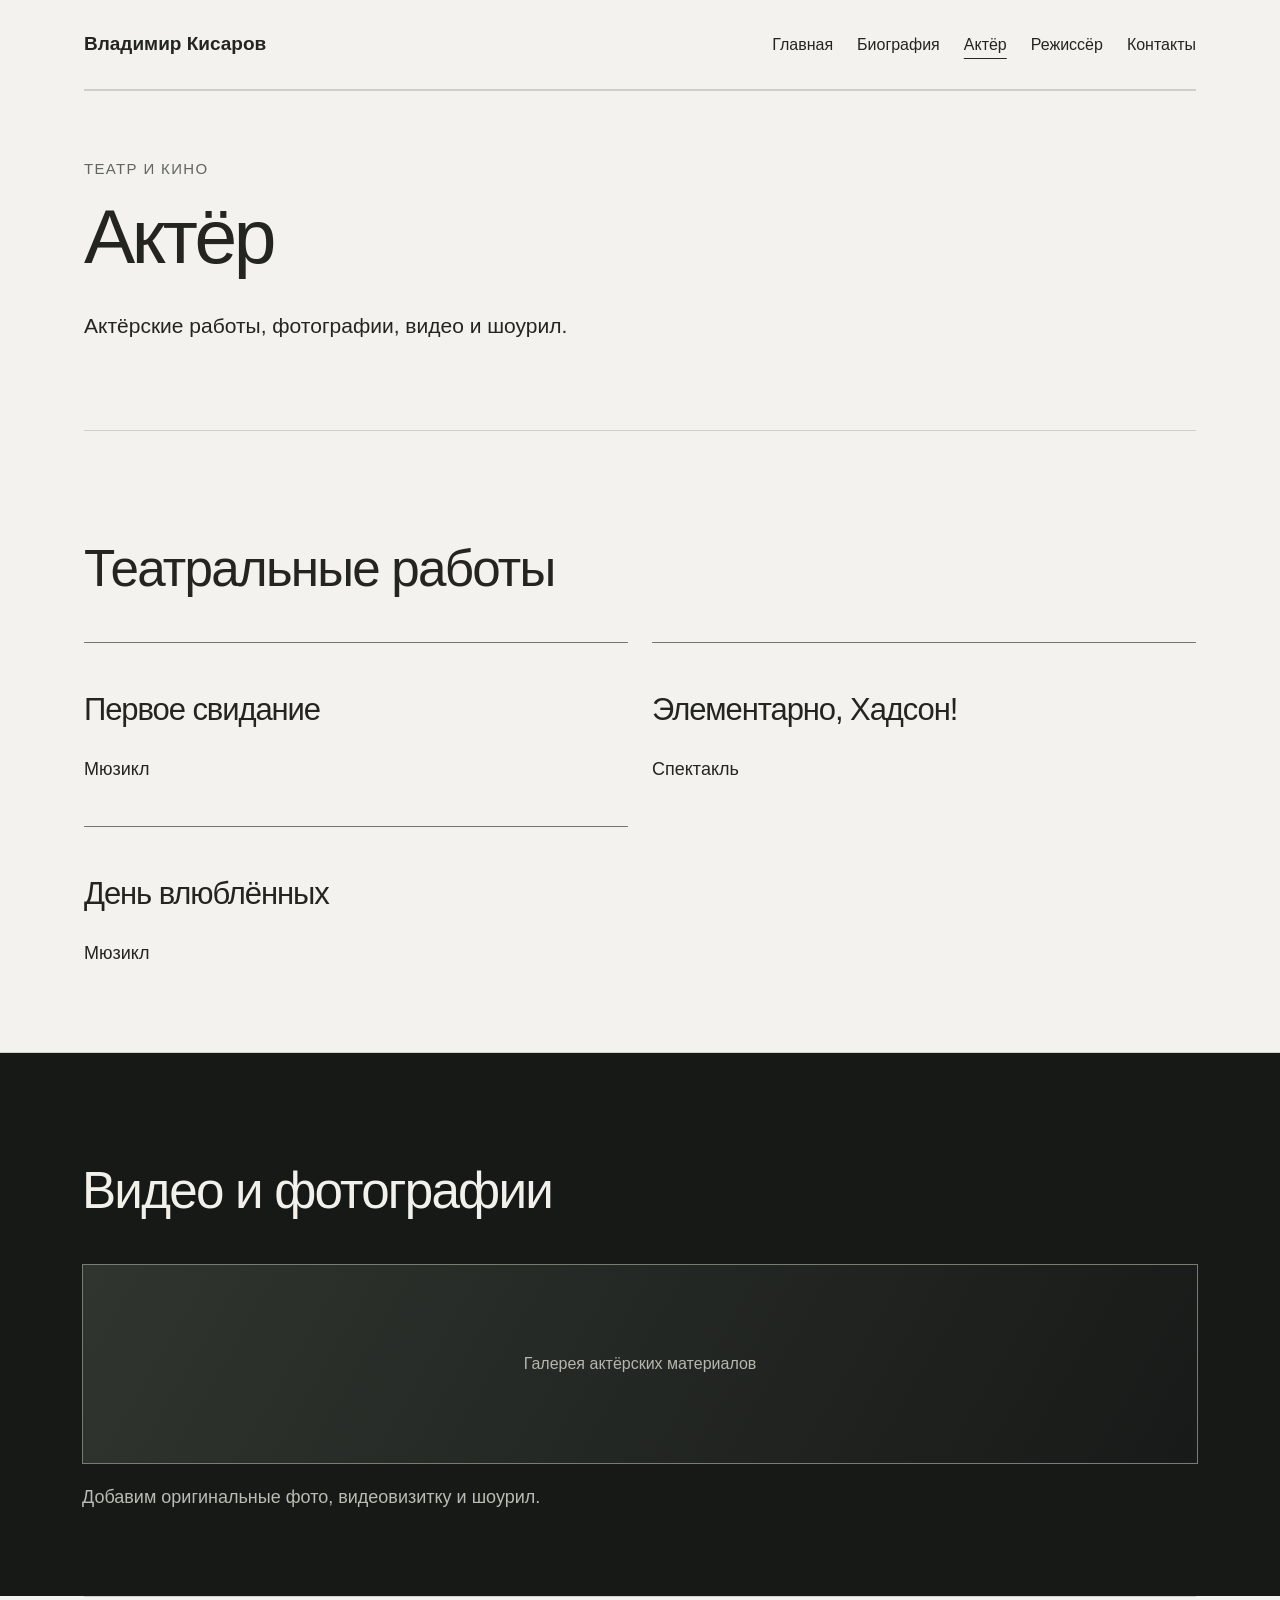
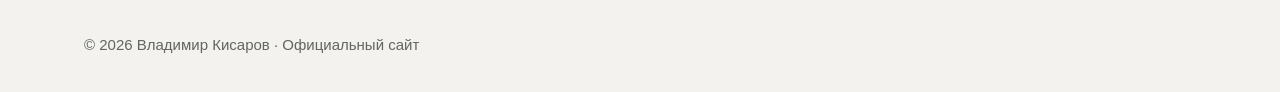
==== actor.html @ 6f6526f9 "Add actor.html portfolio page" ====
<!doctype html><html lang="ru"><head><meta charset="UTF-8"><meta name="viewport" content="width=device-width, initial-scale=1"><meta name="description" content="Владимир Кисаров — актёр, режиссёр, сценарист. Актёр."><title>Актёр | Владимир Кисаров</title><style>:root{--paper:#f3f2ee;--ink:#242521;--muted:#62665f;--dark:#171916}*{box-sizing:border-box}html{scroll-behavior:smooth}body{margin:0;background:var(--paper);color:var(--ink);font:18px/1.7 Arial,sans-serif}a{color:inherit;text-decoration:none}a:hover{text-decoration:underline}.wrap{max-width:1240px;margin:auto;padding:0 5%}header{display:flex;justify-content:space-between;align-items:center;gap:24px;min-height:90px;border-bottom:1px solid #cbcfc7}.logo{font-size:19px;font-weight:700}.nav{display:flex;gap:24px;flex-wrap:wrap}.nav a{font-size:16px}.nav a[aria-current=page]{text-decoration:underline;text-underline-offset:8px}h1{font-size:clamp(52px,6vw,85px);font-weight:400;letter-spacing:-.045em;line-height:1.1;margin:12px 0 30px}h2{font-size:clamp(34px,4vw,52px);font-weight:400;letter-spacing:-.035em;line-height:1.2}.eyebrow{font-size:15px;text-transform:uppercase;letter-spacing:.09em;color:var(--muted)}.hero{display:grid;grid-template-columns:1fr 1fr;gap:6%;align-items:center;padding:60px 0 75px}.portrait{min-height:520px;background:#42463d url('https://90f1661d-2ff4-4f29-b07c-0e47453ca691.selstorage.ru/site778767/6f8d5abe-eb7f-4a89-b956-8c31d4e5184a/6f8d5abe-eb7f-4a89-b956-8c31d4e5184a-15685845.jpeg') center 25%/cover no-repeat;filter:grayscale(80%)}p{max-width:760px}section{padding:65px 0;border-top:1px solid #cfd1c9}.intro{font-size:21px;max-width:720px}.cards{display:grid;grid-template-columns:repeat(2,1fr);gap:22px}.card{padding:35px;border:1px solid #c8cac2;min-height:190px}.card h2{margin:0 0 15px}.card p{color:var(--muted);margin:0}.film{background:var(--dark);color:#f1f0eb;padding:65px 5%;margin:0 calc(50% - 50vw)}.film-inner{max-width:1116px;margin:auto}.film p{color:#b8bcb3}.items{display:grid;grid-template-columns:repeat(2,1fr);gap:24px}.item{border-top:1px solid #74776e;padding-top:22px}.item h2{font-size:31px}.placeholder{height:200px;border:1px solid #777d70;background:linear-gradient(120deg,#30352f,#171a18);display:grid;place-items:center;color:#b5b6ae;font-size:16px}.action{display:inline-block;margin-top:25px;border-bottom:1px solid;padding-bottom:6px}.note{font-size:16px;color:var(--muted)}.socials{display:grid;gap:0;max-width:730px}.socials a{display:flex;justify-content:space-between;align-items:center;padding:19px 0;border-bottom:1px solid #bfc2b9;font-size:21px}footer{padding:35px 0;border-top:1px solid #cfd1c9;color:var(--muted);font-size:15px}a:focus-visible{outline:2px solid;outline-offset:4px}@media(max-width:800px){header{align-items:flex-start;flex-direction:column;padding:20px 0;gap:15px}.nav{gap:10px 18px}.nav a{font-size:15px}.hero{grid-template-columns:1fr;padding:38px 0}.portrait{min-height:350px;order:-1}.cards,.items{grid-template-columns:1fr}.card{min-height:0}.film{padding:50px 5%}section{padding:45px 0}}@media(prefers-reduced-motion:reduce){html{scroll-behavior:auto}}</style></head><body><div class="wrap"><header><a class="logo" href="index.html">Владимир Кисаров</a><nav class="nav" aria-label="Основное меню"><a href="index.html">Главная</a><a href="biography.html">Биография</a><a href="actor.html" aria-current="page">Актёр</a><a href="director.html">Режиссёр</a><a href="contacts.html">Контакты</a></nav></header><main><section><div class="eyebrow">Театр и кино</div><h1>Актёр</h1><p class="intro">Актёрские работы, фотографии, видео и шоурил.</p></section><section><h2>Театральные работы</h2><div class="items"><article class="item"><h2>Первое свидание</h2><p>Мюзикл</p></article><article class="item"><h2>Элементарно, Хадсон!</h2><p>Спектакль</p></article><article class="item"><h2>День влюблённых</h2><p>Мюзикл</p></article></div></section><section class="film"><div class="film-inner"><h2>Видео и фотографии</h2><div class="placeholder">Галерея актёрских материалов</div><p>Добавим оригинальные фото, видеовизитку и шоурил.</p></div></section></main><footer>© 2026 Владимир Кисаров · Официальный сайт</footer></div></body></html>
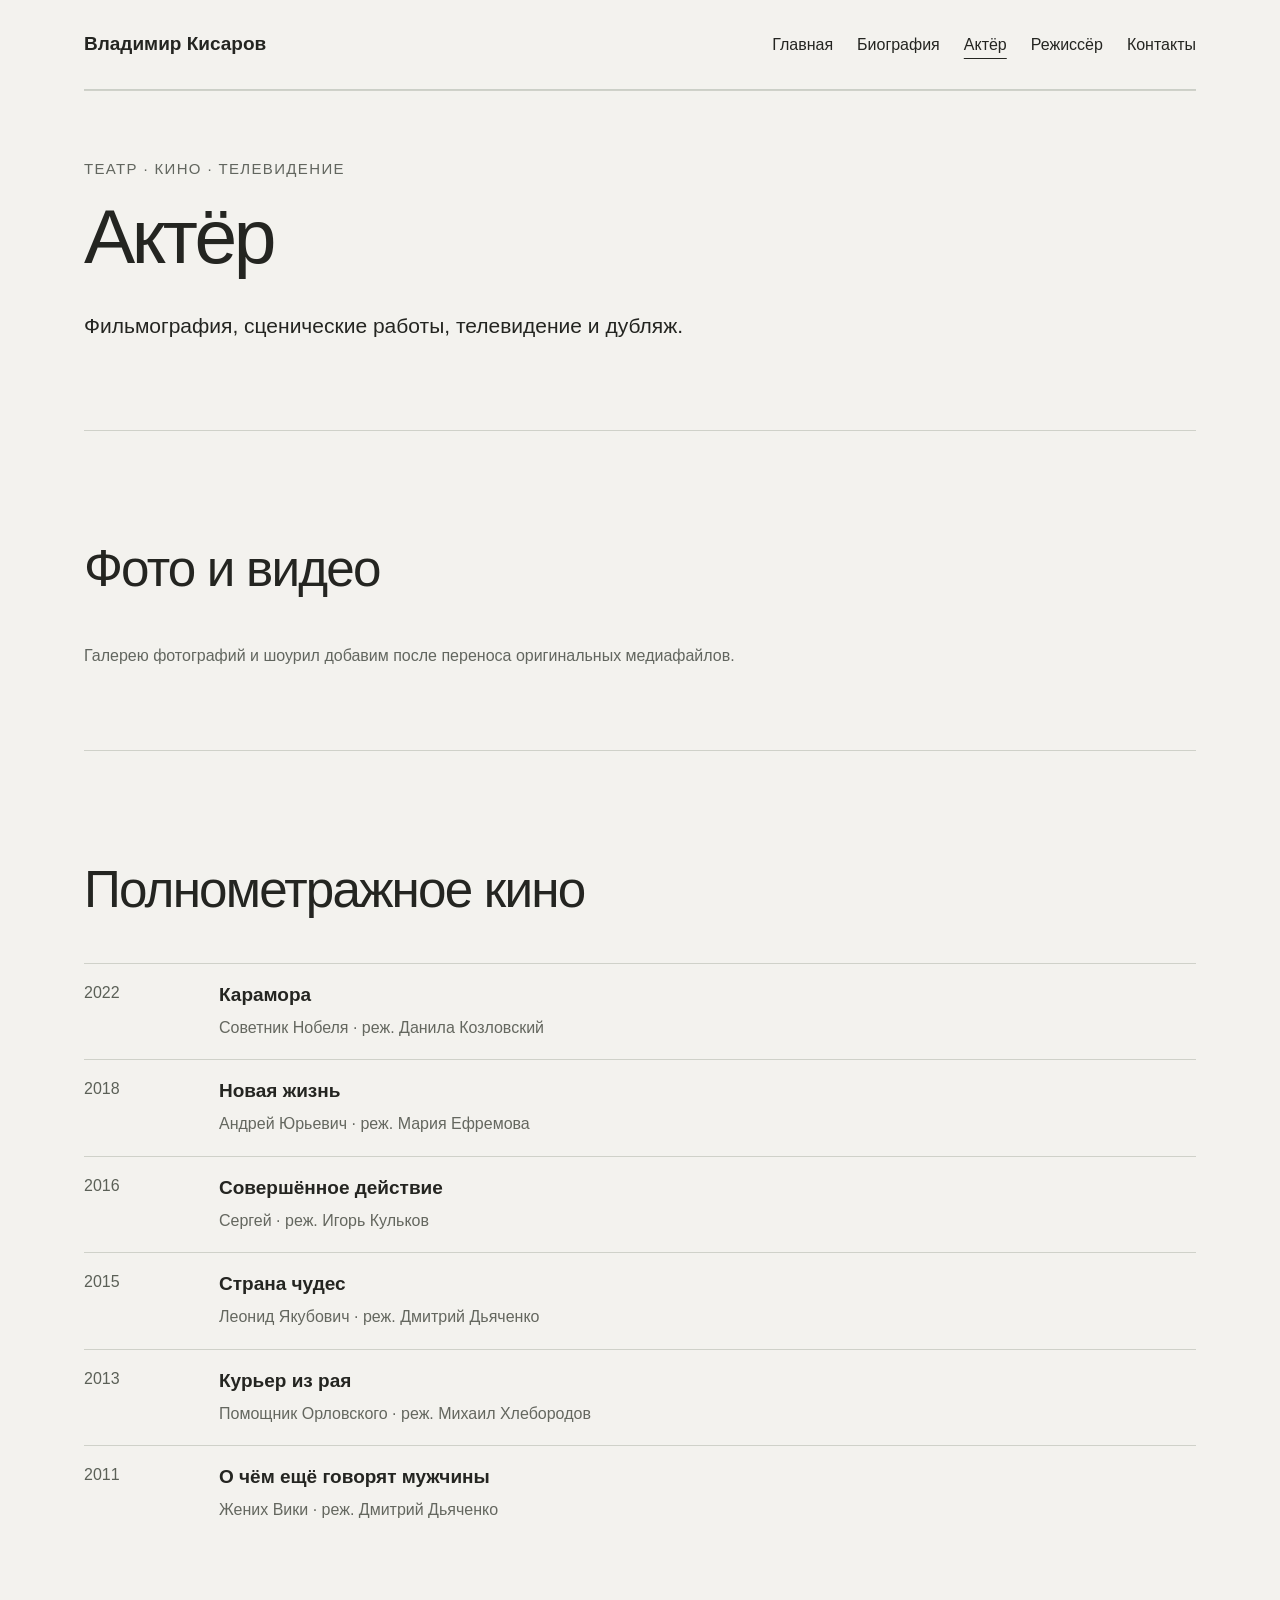
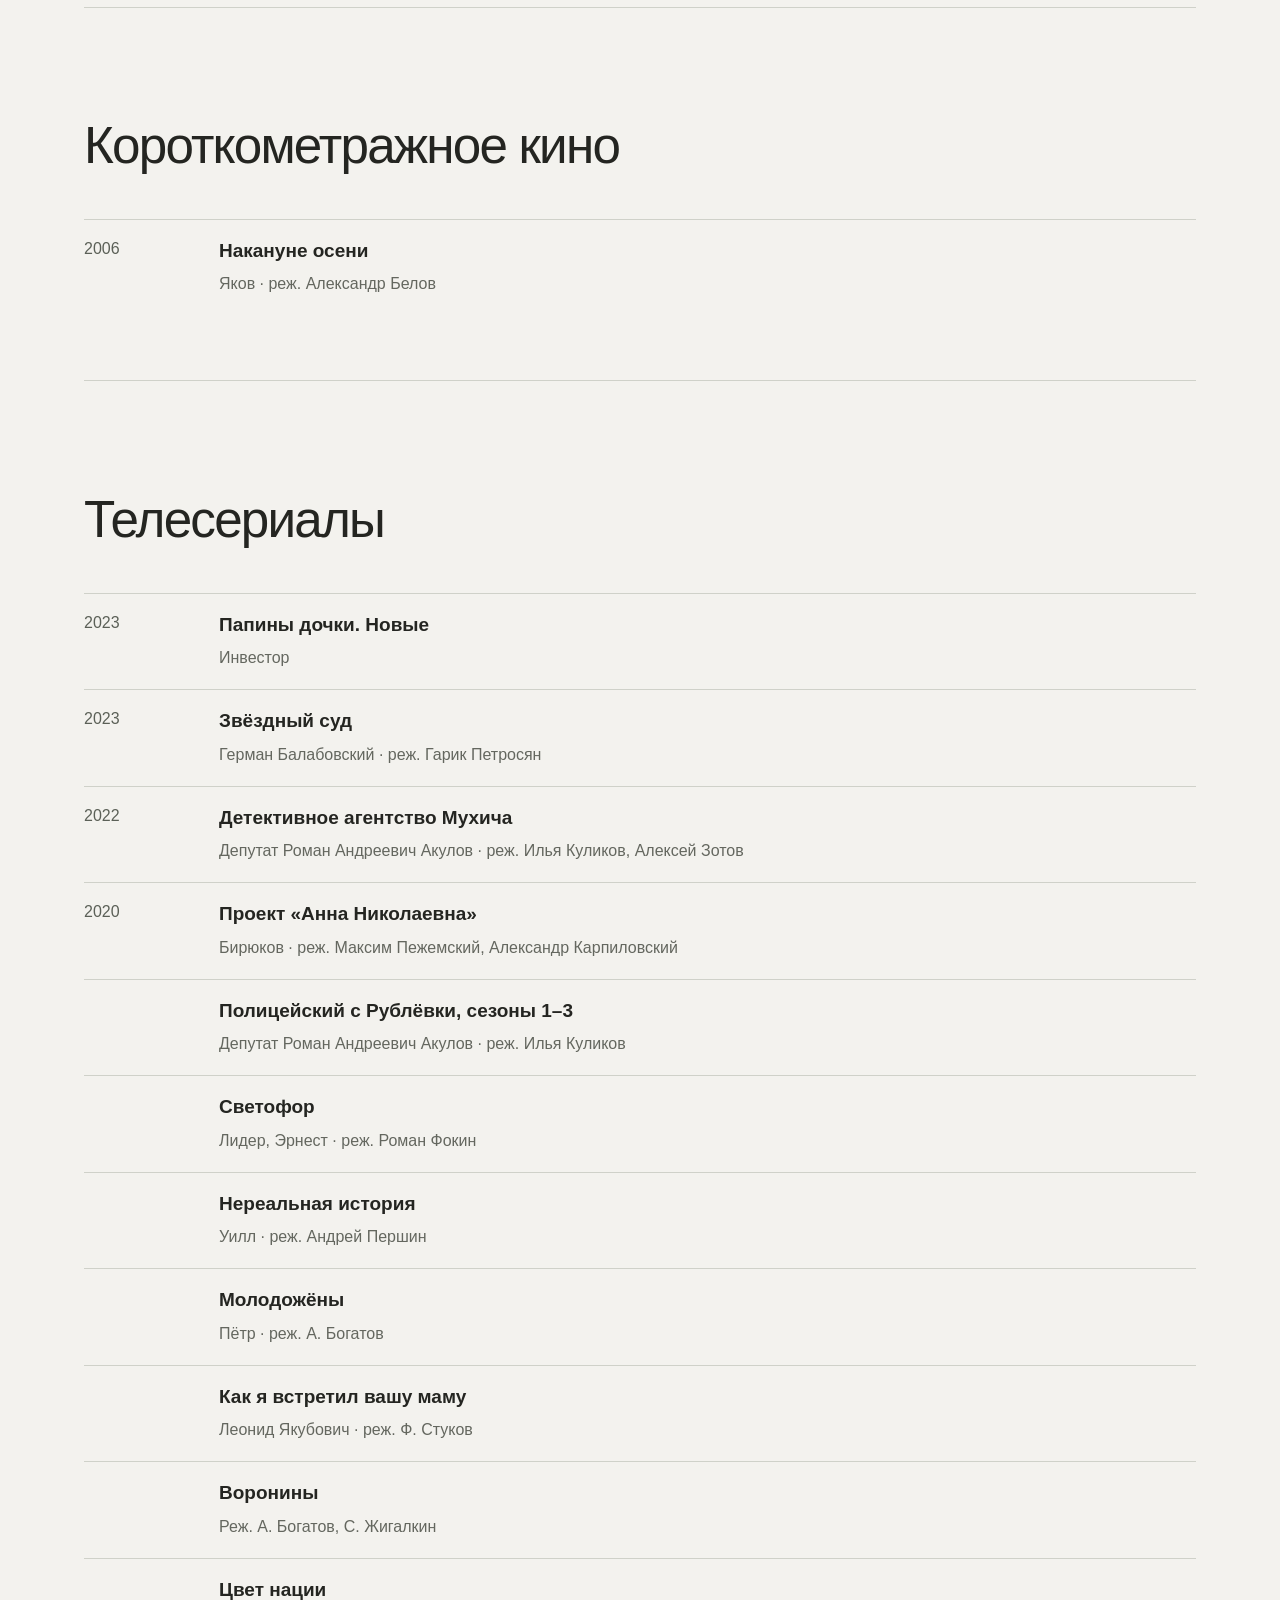
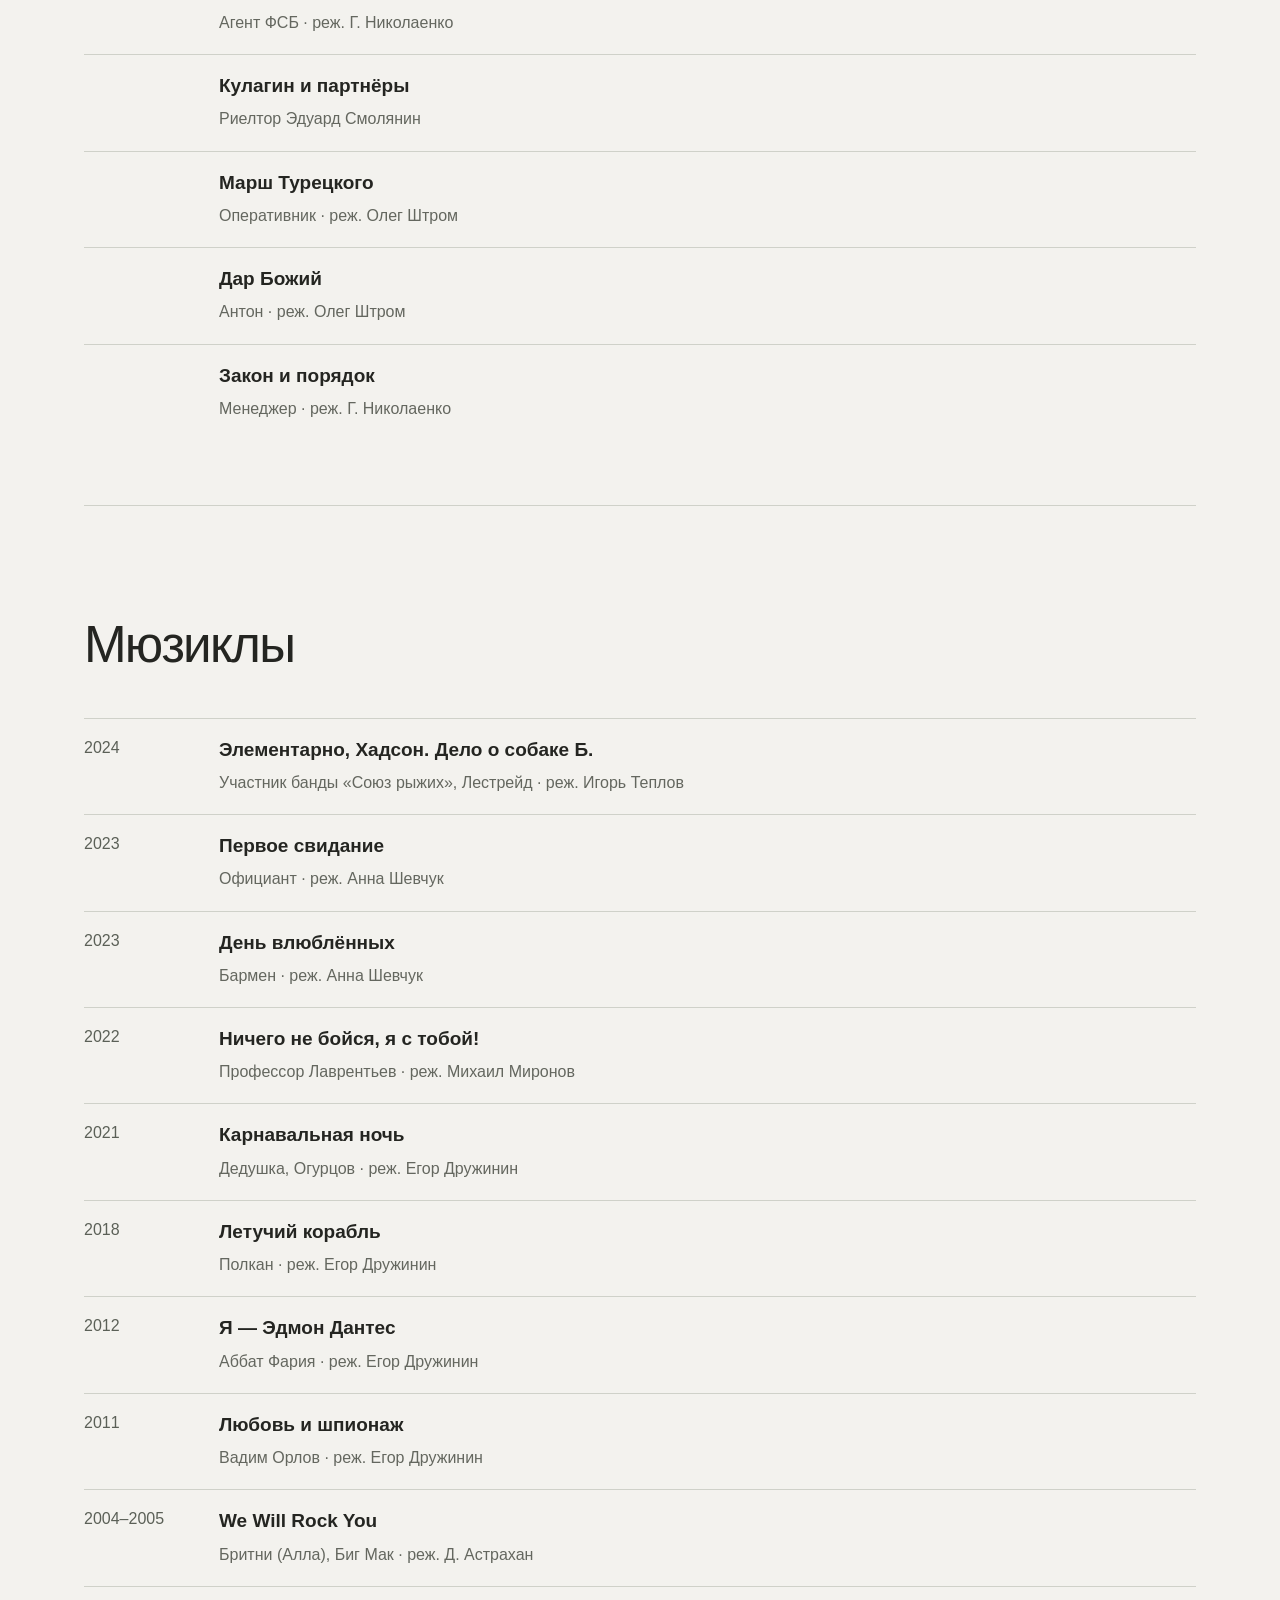
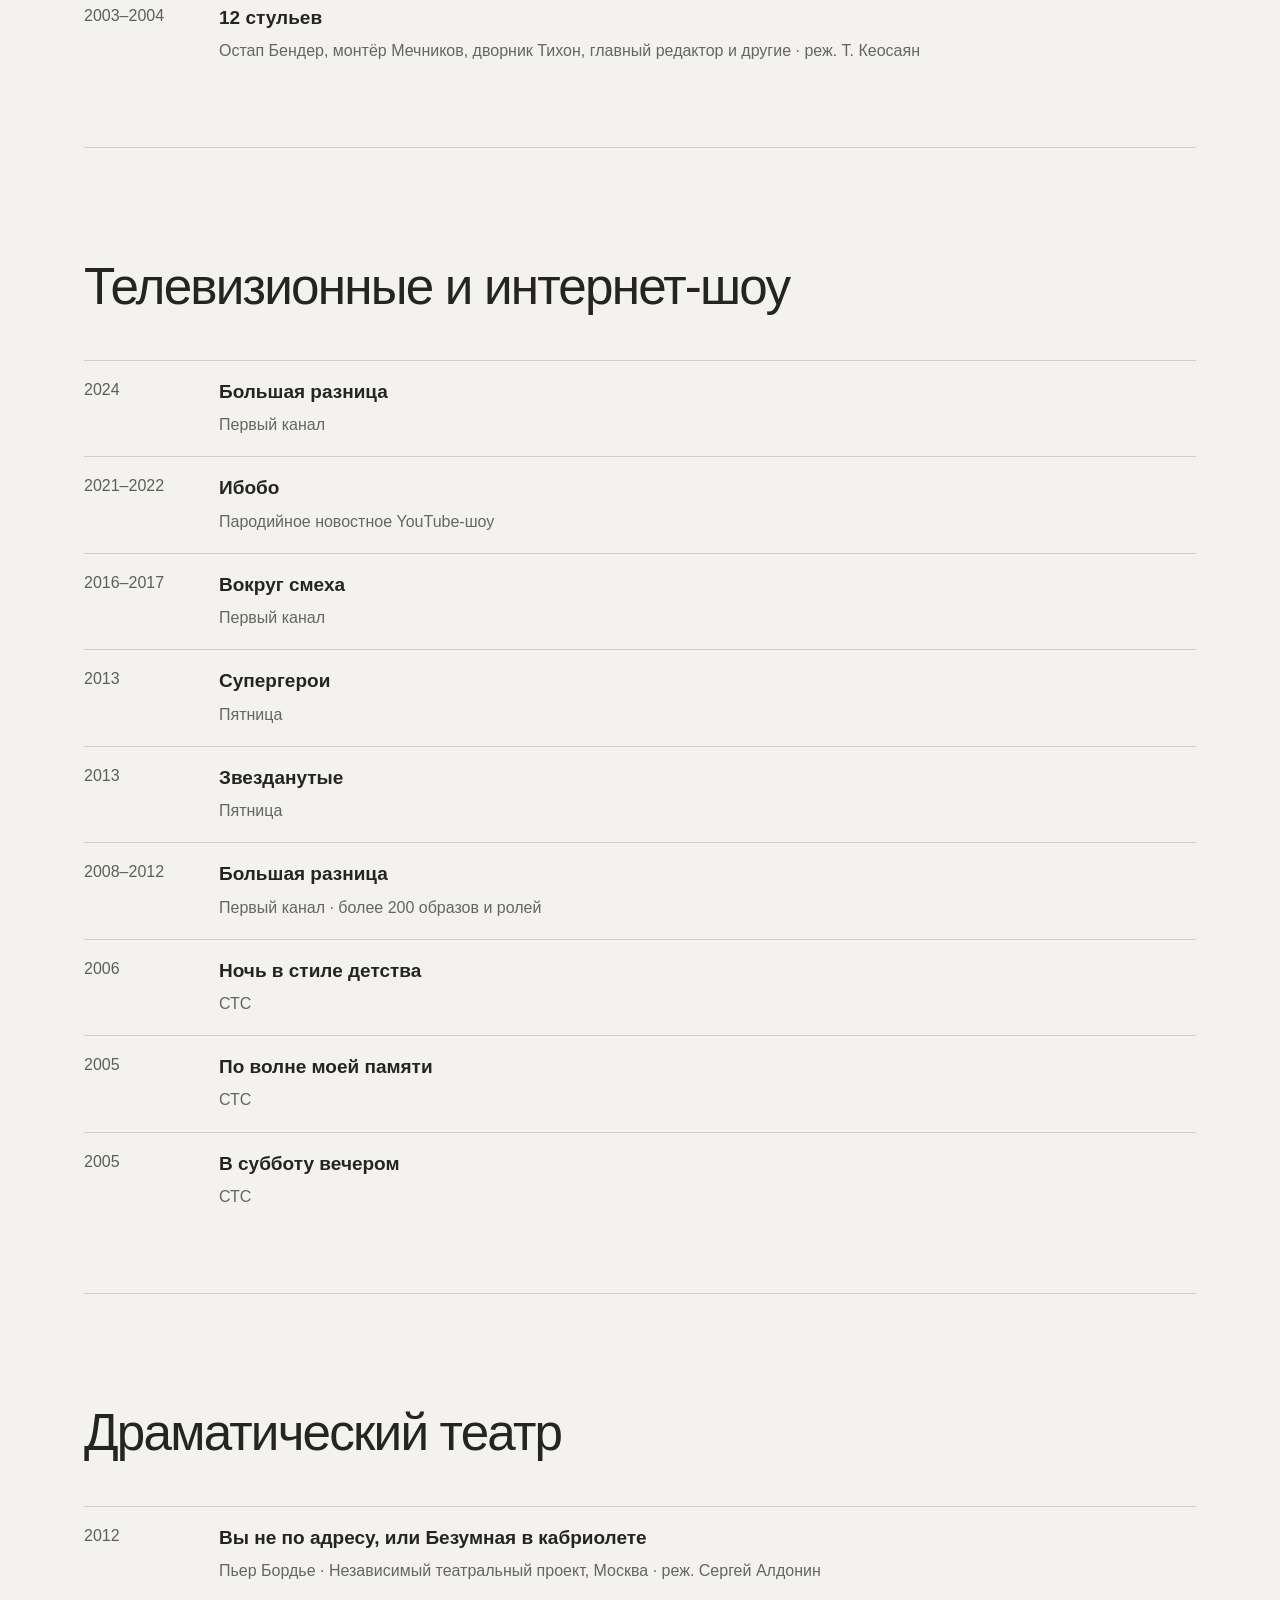
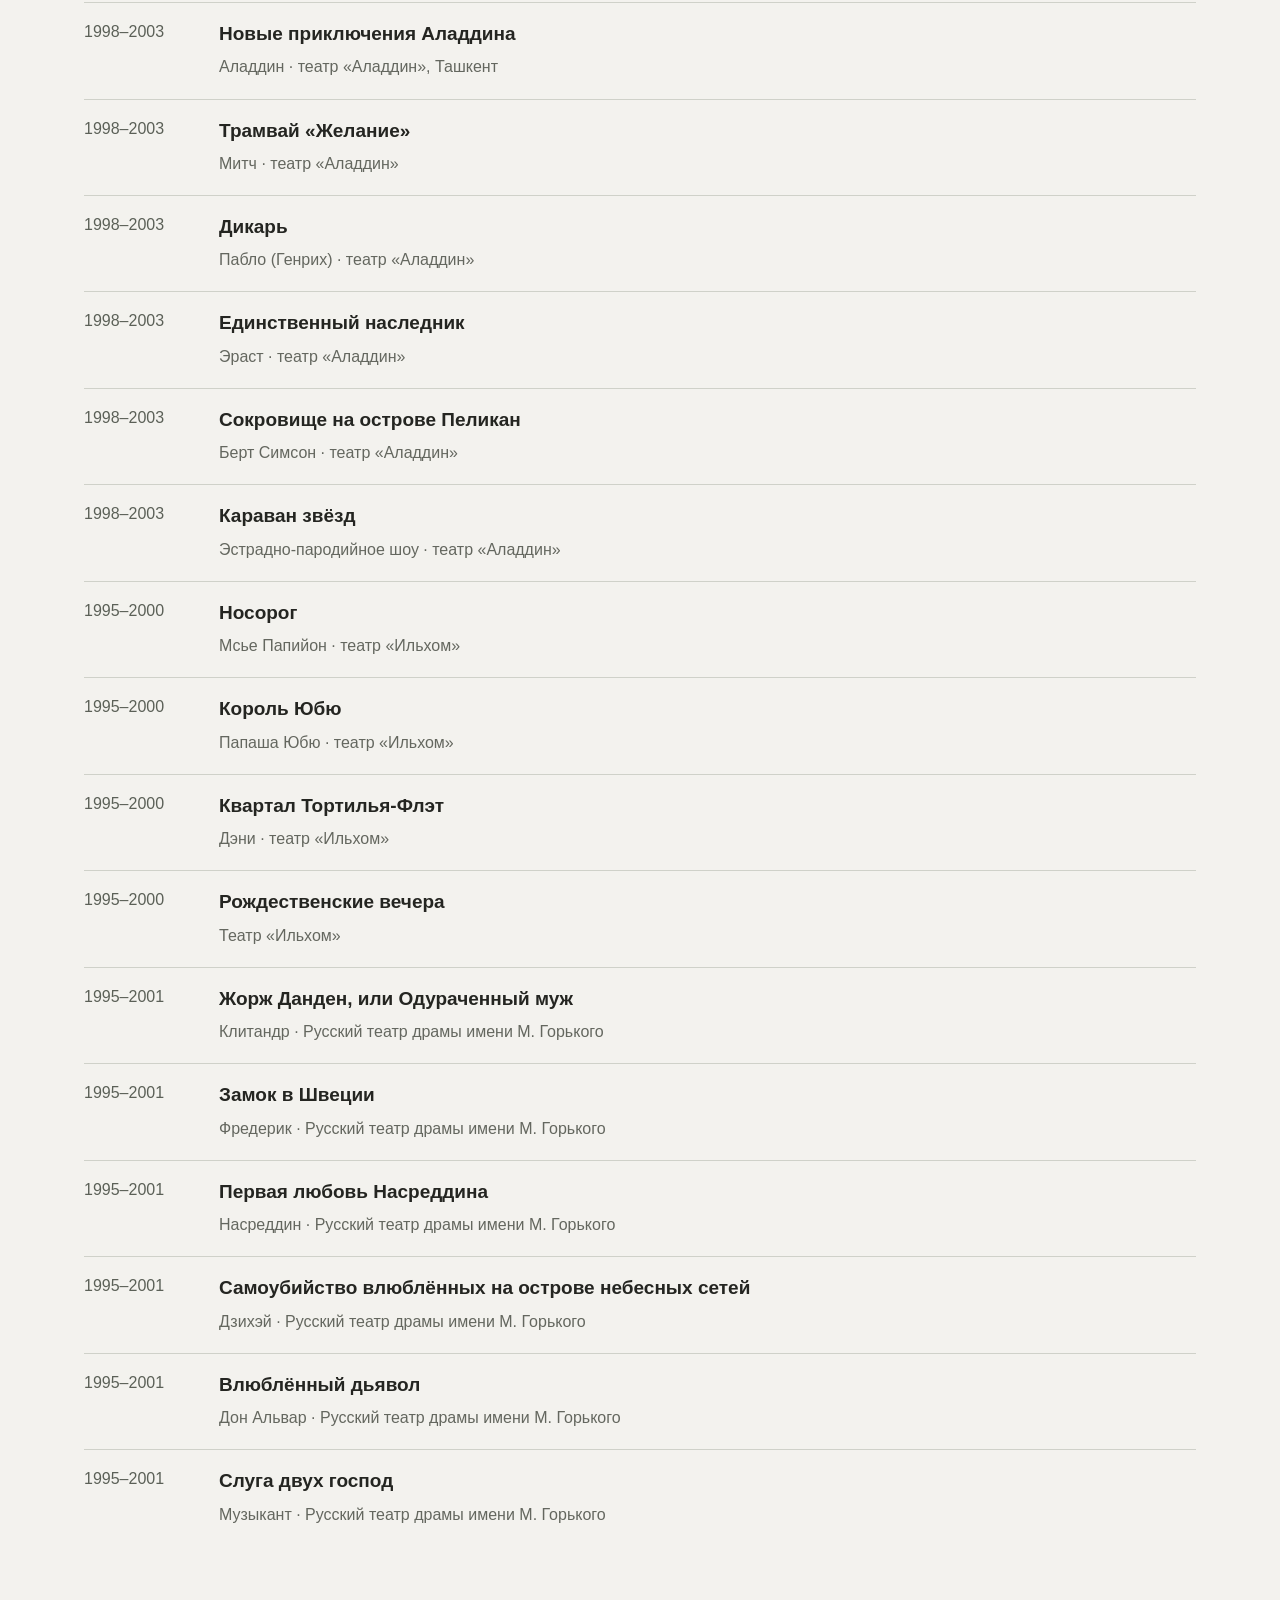
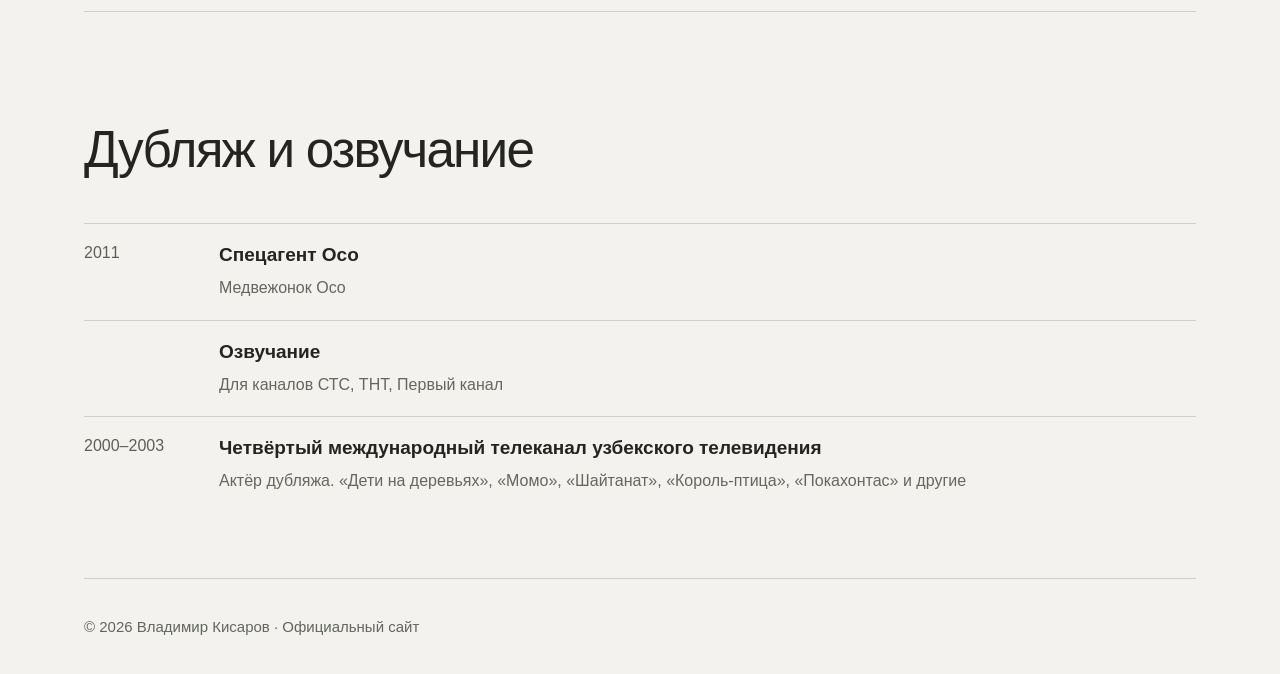
==== commit 82447dba: "Populate actor.html with supplied professional biography and credits" ====
--- a/actor.html
+++ b/actor.html
@@ -1 +1 @@
-<!doctype html><html lang="ru"><head><meta charset="UTF-8"><meta name="viewport" content="width=device-width, initial-scale=1"><meta name="description" content="Владимир Кисаров — актёр, режиссёр, сценарист. Актёр."><title>Актёр | Владимир Кисаров</title><style>:root{--paper:#f3f2ee;--ink:#242521;--muted:#62665f;--dark:#171916}*{box-sizing:border-box}html{scroll-behavior:smooth}body{margin:0;background:var(--paper);color:var(--ink);font:18px/1.7 Arial,sans-serif}a{color:inherit;text-decoration:none}a:hover{text-decoration:underline}.wrap{max-width:1240px;margin:auto;padding:0 5%}header{display:flex;justify-content:space-between;align-items:center;gap:24px;min-height:90px;border-bottom:1px solid #cbcfc7}.logo{font-size:19px;font-weight:700}.nav{display:flex;gap:24px;flex-wrap:wrap}.nav a{font-size:16px}.nav a[aria-current=page]{text-decoration:underline;text-underline-offset:8px}h1{font-size:clamp(52px,6vw,85px);font-weight:400;letter-spacing:-.045em;line-height:1.1;margin:12px 0 30px}h2{font-size:clamp(34px,4vw,52px);font-weight:400;letter-spacing:-.035em;line-height:1.2}.eyebrow{font-size:15px;text-transform:uppercase;letter-spacing:.09em;color:var(--muted)}.hero{display:grid;grid-template-columns:1fr 1fr;gap:6%;align-items:center;padding:60px 0 75px}.portrait{min-height:520px;background:#42463d url('https://90f1661d-2ff4-4f29-b07c-0e47453ca691.selstorage.ru/site778767/6f8d5abe-eb7f-4a89-b956-8c31d4e5184a/6f8d5abe-eb7f-4a89-b956-8c31d4e5184a-15685845.jpeg') center 25%/cover no-repeat;filter:grayscale(80%)}p{max-width:760px}section{padding:65px 0;border-top:1px solid #cfd1c9}.intro{font-size:21px;max-width:720px}.cards{display:grid;grid-template-columns:repeat(2,1fr);gap:22px}.card{padding:35px;border:1px solid #c8cac2;min-height:190px}.card h2{margin:0 0 15px}.card p{color:var(--muted);margin:0}.film{background:var(--dark);color:#f1f0eb;padding:65px 5%;margin:0 calc(50% - 50vw)}.film-inner{max-width:1116px;margin:auto}.film p{color:#b8bcb3}.items{display:grid;grid-template-columns:repeat(2,1fr);gap:24px}.item{border-top:1px solid #74776e;padding-top:22px}.item h2{font-size:31px}.placeholder{height:200px;border:1px solid #777d70;background:linear-gradient(120deg,#30352f,#171a18);display:grid;place-items:center;color:#b5b6ae;font-size:16px}.action{display:inline-block;margin-top:25px;border-bottom:1px solid;padding-bottom:6px}.note{font-size:16px;color:var(--muted)}.socials{display:grid;gap:0;max-width:730px}.socials a{display:flex;justify-content:space-between;align-items:center;padding:19px 0;border-bottom:1px solid #bfc2b9;font-size:21px}footer{padding:35px 0;border-top:1px solid #cfd1c9;color:var(--muted);font-size:15px}a:focus-visible{outline:2px solid;outline-offset:4px}@media(max-width:800px){header{align-items:flex-start;flex-direction:column;padding:20px 0;gap:15px}.nav{gap:10px 18px}.nav a{font-size:15px}.hero{grid-template-columns:1fr;padding:38px 0}.portrait{min-height:350px;order:-1}.cards,.items{grid-template-columns:1fr}.card{min-height:0}.film{padding:50px 5%}section{padding:45px 0}}@media(prefers-reduced-motion:reduce){html{scroll-behavior:auto}}</style></head><body><div class="wrap"><header><a class="logo" href="index.html">Владимир Кисаров</a><nav class="nav" aria-label="Основное меню"><a href="index.html">Главная</a><a href="biography.html">Биография</a><a href="actor.html" aria-current="page">Актёр</a><a href="director.html">Режиссёр</a><a href="contacts.html">Контакты</a></nav></header><main><section><div class="eyebrow">Театр и кино</div><h1>Актёр</h1><p class="intro">Актёрские работы, фотографии, видео и шоурил.</p></section><section><h2>Театральные работы</h2><div class="items"><article class="item"><h2>Первое свидание</h2><p>Мюзикл</p></article><article class="item"><h2>Элементарно, Хадсон!</h2><p>Спектакль</p></article><article class="item"><h2>День влюблённых</h2><p>Мюзикл</p></article></div></section><section class="film"><div class="film-inner"><h2>Видео и фотографии</h2><div class="placeholder">Галерея актёрских материалов</div><p>Добавим оригинальные фото, видеовизитку и шоурил.</p></div></section></main><footer>© 2026 Владимир Кисаров · Официальный сайт</footer></div></body></html>+<!doctype html><html lang="ru"><head><meta charset="UTF-8"><meta name="viewport" content="width=device-width, initial-scale=1"><meta name="description" content="Владимир Кисаров — актёр, режиссёр, сценарист. Актёр."><title>Актёр | Владимир Кисаров</title><style>:root{--paper:#f3f2ee;--ink:#242521;--muted:#62665f;--dark:#171916}*{box-sizing:border-box}html{scroll-behavior:smooth}body{margin:0;background:var(--paper);color:var(--ink);font:18px/1.7 Arial,sans-serif}a{color:inherit;text-decoration:none}a:hover{text-decoration:underline}.wrap{max-width:1240px;margin:auto;padding:0 5%}header{display:flex;justify-content:space-between;align-items:center;gap:24px;min-height:90px;border-bottom:1px solid #cbcfc7}.logo{font-size:19px;font-weight:700}.nav{display:flex;gap:24px;flex-wrap:wrap}.nav a{font-size:16px}.nav a[aria-current=page]{text-decoration:underline;text-underline-offset:8px}h1{font-size:clamp(52px,6vw,85px);font-weight:400;letter-spacing:-.045em;line-height:1.1;margin:12px 0 30px}h2{font-size:clamp(34px,4vw,52px);font-weight:400;letter-spacing:-.035em;line-height:1.2}.eyebrow{font-size:15px;text-transform:uppercase;letter-spacing:.09em;color:var(--muted)}.hero{display:grid;grid-template-columns:1fr 1fr;gap:6%;align-items:center;padding:60px 0 75px}.portrait{min-height:520px;background:#42463d url('https://90f1661d-2ff4-4f29-b07c-0e47453ca691.selstorage.ru/site778767/6f8d5abe-eb7f-4a89-b956-8c31d4e5184a/6f8d5abe-eb7f-4a89-b956-8c31d4e5184a-15685845.jpeg') center 25%/cover no-repeat;filter:grayscale(80%)}p{max-width:760px}section{padding:65px 0;border-top:1px solid #cfd1c9}.intro{font-size:21px;max-width:720px}.cards{display:grid;grid-template-columns:repeat(2,1fr);gap:22px}.card{padding:35px;border:1px solid #c8cac2;min-height:190px}.card h2{margin:0 0 15px}.card p{color:var(--muted);margin:0}.film{background:var(--dark);color:#f1f0eb;padding:65px 5%;margin:0 calc(50% - 50vw)}.film-inner{max-width:1116px;margin:auto}.film p{color:#b8bcb3}.items{display:grid;grid-template-columns:repeat(2,1fr);gap:24px}.item{border-top:1px solid #74776e;padding-top:22px}.item h2{font-size:31px}.placeholder{height:200px;border:1px solid #777d70;background:linear-gradient(120deg,#30352f,#171a18);display:grid;place-items:center;color:#b5b6ae;font-size:16px}.action{display:inline-block;margin-top:25px;border-bottom:1px solid;padding-bottom:6px}.note{font-size:16px;color:var(--muted)}.socials{display:grid;gap:0;max-width:730px}.socials a{display:flex;justify-content:space-between;align-items:center;padding:19px 0;border-bottom:1px solid #bfc2b9;font-size:21px}footer{padding:35px 0;border-top:1px solid #cfd1c9;color:var(--muted);font-size:15px}a:focus-visible{outline:2px solid;outline-offset:4px}@media(max-width:800px){header{align-items:flex-start;flex-direction:column;padding:20px 0;gap:15px}.nav{gap:10px 18px}.nav a{font-size:15px}.hero{grid-template-columns:1fr;padding:38px 0}.portrait{min-height:350px;order:-1}.cards,.items{grid-template-columns:1fr}.card{min-height:0}.film{padding:50px 5%}section{padding:45px 0}}@media(prefers-reduced-motion:reduce){html{scroll-behavior:auto}}</style><style>.credits{margin-top:20px}.credit{display:grid;grid-template-columns:115px 1fr;gap:20px;border-top:1px solid #cfd1c9;padding:15px 0}.credit strong{font-weight:600;font-size:19px}.credit p{margin:3px 0;color:#64675f;font-size:16px}.year{color:#5b6057;font-size:16px}@media(max-width:600px){.credit{grid-template-columns:85px 1fr;gap:12px}.credit strong{font-size:17px}}</style></head><body><div class="wrap"><header><a class="logo" href="index.html">Владимир Кисаров</a><nav class="nav" aria-label="Основное меню"><a href="index.html">Главная</a><a href="biography.html">Биография</a><a href="actor.html" aria-current="page">Актёр</a><a href="director.html">Режиссёр</a><a href="contacts.html">Контакты</a></nav></header><main><section><div class="eyebrow">Театр · Кино · Телевидение</div><h1>Актёр</h1><p class="intro">Фильмография, сценические работы, телевидение и дубляж.</p></section><section><h2>Фото и видео</h2><p class="note">Галерею фотографий и шоурил добавим после переноса оригинальных медиафайлов.</p></section><section><h2>Полнометражное кино</h2><div class="credits"><div class="credit"><div class="year">2022</div><div><strong>Карамора</strong><p>Советник Нобеля · реж. Данила Козловский</p></div></div><div class="credit"><div class="year">2018</div><div><strong>Новая жизнь</strong><p>Андрей Юрьевич · реж. Мария Ефремова</p></div></div><div class="credit"><div class="year">2016</div><div><strong>Совершённое действие</strong><p>Сергей · реж. Игорь Кульков</p></div></div><div class="credit"><div class="year">2015</div><div><strong>Страна чудес</strong><p>Леонид Якубович · реж. Дмитрий Дьяченко</p></div></div><div class="credit"><div class="year">2013</div><div><strong>Курьер из рая</strong><p>Помощник Орловского · реж. Михаил Хлебородов</p></div></div><div class="credit"><div class="year">2011</div><div><strong>О чём ещё говорят мужчины</strong><p>Жених Вики · реж. Дмитрий Дьяченко</p></div></div></div></section><section><h2>Короткометражное кино</h2><div class="credits"><div class="credit"><div class="year">2006</div><div><strong>Накануне осени</strong><p>Яков · реж. Александр Белов</p></div></div></div></section><section><h2>Телесериалы</h2><div class="credits"><div class="credit"><div class="year">2023</div><div><strong>Папины дочки. Новые</strong><p>Инвестор</p></div></div><div class="credit"><div class="year">2023</div><div><strong>Звёздный суд</strong><p>Герман Балабовский · реж. Гарик Петросян</p></div></div><div class="credit"><div class="year">2022</div><div><strong>Детективное агентство Мухича</strong><p>Депутат Роман Андреевич Акулов · реж. Илья Куликов, Алексей Зотов</p></div></div><div class="credit"><div class="year">2020</div><div><strong>Проект «Анна Николаевна»</strong><p>Бирюков · реж. Максим Пежемский, Александр Карпиловский</p></div></div><div class="credit"><div class="year"></div><div><strong>Полицейский с Рублёвки, сезоны 1–3</strong><p>Депутат Роман Андреевич Акулов · реж. Илья Куликов</p></div></div><div class="credit"><div class="year"></div><div><strong>Светофор</strong><p>Лидер, Эрнест · реж. Роман Фокин</p></div></div><div class="credit"><div class="year"></div><div><strong>Нереальная история</strong><p>Уилл · реж. Андрей Першин</p></div></div><div class="credit"><div class="year"></div><div><strong>Молодожёны</strong><p>Пётр · реж. А. Богатов</p></div></div><div class="credit"><div class="year"></div><div><strong>Как я встретил вашу маму</strong><p>Леонид Якубович · реж. Ф. Стуков</p></div></div><div class="credit"><div class="year"></div><div><strong>Воронины</strong><p>Реж. А. Богатов, С. Жигалкин</p></div></div><div class="credit"><div class="year"></div><div><strong>Цвет нации</strong><p>Агент ФСБ · реж. Г. Николаенко</p></div></div><div class="credit"><div class="year"></div><div><strong>Кулагин и партнёры</strong><p>Риелтор Эдуард Смолянин</p></div></div><div class="credit"><div class="year"></div><div><strong>Марш Турецкого</strong><p>Оперативник · реж. Олег Штром</p></div></div><div class="credit"><div class="year"></div><div><strong>Дар Божий</strong><p>Антон · реж. Олег Штром</p></div></div><div class="credit"><div class="year"></div><div><strong>Закон и порядок</strong><p>Менеджер · реж. Г. Николаенко</p></div></div></div></section><section><h2>Мюзиклы</h2><div class="credits"><div class="credit"><div class="year">2024</div><div><strong>Элементарно, Хадсон. Дело о собаке Б.</strong><p>Участник банды «Союз рыжих», Лестрейд · реж. Игорь Теплов</p></div></div><div class="credit"><div class="year">2023</div><div><strong>Первое свидание</strong><p>Официант · реж. Анна Шевчук</p></div></div><div class="credit"><div class="year">2023</div><div><strong>День влюблённых</strong><p>Бармен · реж. Анна Шевчук</p></div></div><div class="credit"><div class="year">2022</div><div><strong>Ничего не бойся, я с тобой!</strong><p>Профессор Лаврентьев · реж. Михаил Миронов</p></div></div><div class="credit"><div class="year">2021</div><div><strong>Карнавальная ночь</strong><p>Дедушка, Огурцов · реж. Егор Дружинин</p></div></div><div class="credit"><div class="year">2018</div><div><strong>Летучий корабль</strong><p>Полкан · реж. Егор Дружинин</p></div></div><div class="credit"><div class="year">2012</div><div><strong>Я — Эдмон Дантес</strong><p>Аббат Фария · реж. Егор Дружинин</p></div></div><div class="credit"><div class="year">2011</div><div><strong>Любовь и шпионаж</strong><p>Вадим Орлов · реж. Егор Дружинин</p></div></div><div class="credit"><div class="year">2004–2005</div><div><strong>We Will Rock You</strong><p>Бритни (Алла), Биг Мак · реж. Д. Астрахан</p></div></div><div class="credit"><div class="year">2003–2004</div><div><strong>12 стульев</strong><p>Остап Бендер, монтёр Мечников, дворник Тихон, главный редактор и другие · реж. Т. Кеосаян</p></div></div></div></section><section><h2>Телевизионные и интернет-шоу</h2><div class="credits"><div class="credit"><div class="year">2024</div><div><strong>Большая разница</strong><p>Первый канал</p></div></div><div class="credit"><div class="year">2021–2022</div><div><strong>Ибобо</strong><p>Пародийное новостное YouTube-шоу</p></div></div><div class="credit"><div class="year">2016–2017</div><div><strong>Вокруг смеха</strong><p>Первый канал</p></div></div><div class="credit"><div class="year">2013</div><div><strong>Супергерои</strong><p>Пятница</p></div></div><div class="credit"><div class="year">2013</div><div><strong>Звезданутые</strong><p>Пятница</p></div></div><div class="credit"><div class="year">2008–2012</div><div><strong>Большая разница</strong><p>Первый канал · более 200 образов и ролей</p></div></div><div class="credit"><div class="year">2006</div><div><strong>Ночь в стиле детства</strong><p>СТС</p></div></div><div class="credit"><div class="year">2005</div><div><strong>По волне моей памяти</strong><p>СТС</p></div></div><div class="credit"><div class="year">2005</div><div><strong>В субботу вечером</strong><p>СТС</p></div></div></div></section><section><h2>Драматический театр</h2><div class="credits"><div class="credit"><div class="year">2012</div><div><strong>Вы не по адресу, или Безумная в кабриолете</strong><p>Пьер Бордье · Независимый театральный проект, Москва · реж. Сергей Алдонин</p></div></div><div class="credit"><div class="year">1998–2003</div><div><strong>Новые приключения Аладдина</strong><p>Аладдин · театр «Аладдин», Ташкент</p></div></div><div class="credit"><div class="year">1998–2003</div><div><strong>Трамвай «Желание»</strong><p>Митч · театр «Аладдин»</p></div></div><div class="credit"><div class="year">1998–2003</div><div><strong>Дикарь</strong><p>Пабло (Генрих) · театр «Аладдин»</p></div></div><div class="credit"><div class="year">1998–2003</div><div><strong>Единственный наследник</strong><p>Эраст · театр «Аладдин»</p></div></div><div class="credit"><div class="year">1998–2003</div><div><strong>Сокровище на острове Пеликан</strong><p>Берт Симсон · театр «Аладдин»</p></div></div><div class="credit"><div class="year">1998–2003</div><div><strong>Караван звёзд</strong><p>Эстрадно-пародийное шоу · театр «Аладдин»</p></div></div><div class="credit"><div class="year">1995–2000</div><div><strong>Носорог</strong><p>Мсье Папийон · театр «Ильхом»</p></div></div><div class="credit"><div class="year">1995–2000</div><div><strong>Король Юбю</strong><p>Папаша Юбю · театр «Ильхом»</p></div></div><div class="credit"><div class="year">1995–2000</div><div><strong>Квартал Тортилья-Флэт</strong><p>Дэни · театр «Ильхом»</p></div></div><div class="credit"><div class="year">1995–2000</div><div><strong>Рождественские вечера</strong><p>Театр «Ильхом»</p></div></div><div class="credit"><div class="year">1995–2001</div><div><strong>Жорж Данден, или Одураченный муж</strong><p>Клитандр · Русский театр драмы имени М. Горького</p></div></div><div class="credit"><div class="year">1995–2001</div><div><strong>Замок в Швеции</strong><p>Фредерик · Русский театр драмы имени М. Горького</p></div></div><div class="credit"><div class="year">1995–2001</div><div><strong>Первая любовь Насреддина</strong><p>Насреддин · Русский театр драмы имени М. Горького</p></div></div><div class="credit"><div class="year">1995–2001</div><div><strong>Самоубийство влюблённых на острове небесных сетей</strong><p>Дзихэй · Русский театр драмы имени М. Горького</p></div></div><div class="credit"><div class="year">1995–2001</div><div><strong>Влюблённый дьявол</strong><p>Дон Альвар · Русский театр драмы имени М. Горького</p></div></div><div class="credit"><div class="year">1995–2001</div><div><strong>Слуга двух господ</strong><p>Музыкант · Русский театр драмы имени М. Горького</p></div></div></div></section><section><h2>Дубляж и озвучание</h2><div class="credits"><div class="credit"><div class="year">2011</div><div><strong>Спецагент Осо</strong><p>Медвежонок Осо</p></div></div><div class="credit"><div class="year"></div><div><strong>Озвучание</strong><p>Для каналов СТС, ТНТ, Первый канал</p></div></div><div class="credit"><div class="year">2000–2003</div><div><strong>Четвёртый международный телеканал узбекского телевидения</strong><p>Актёр дубляжа. «Дети на деревьях», «Момо», «Шайтанат», «Король-птица», «Покахонтас» и другие</p></div></div></div></section></main><footer>© 2026 Владимир Кисаров · Официальный сайт</footer></div></body></html>
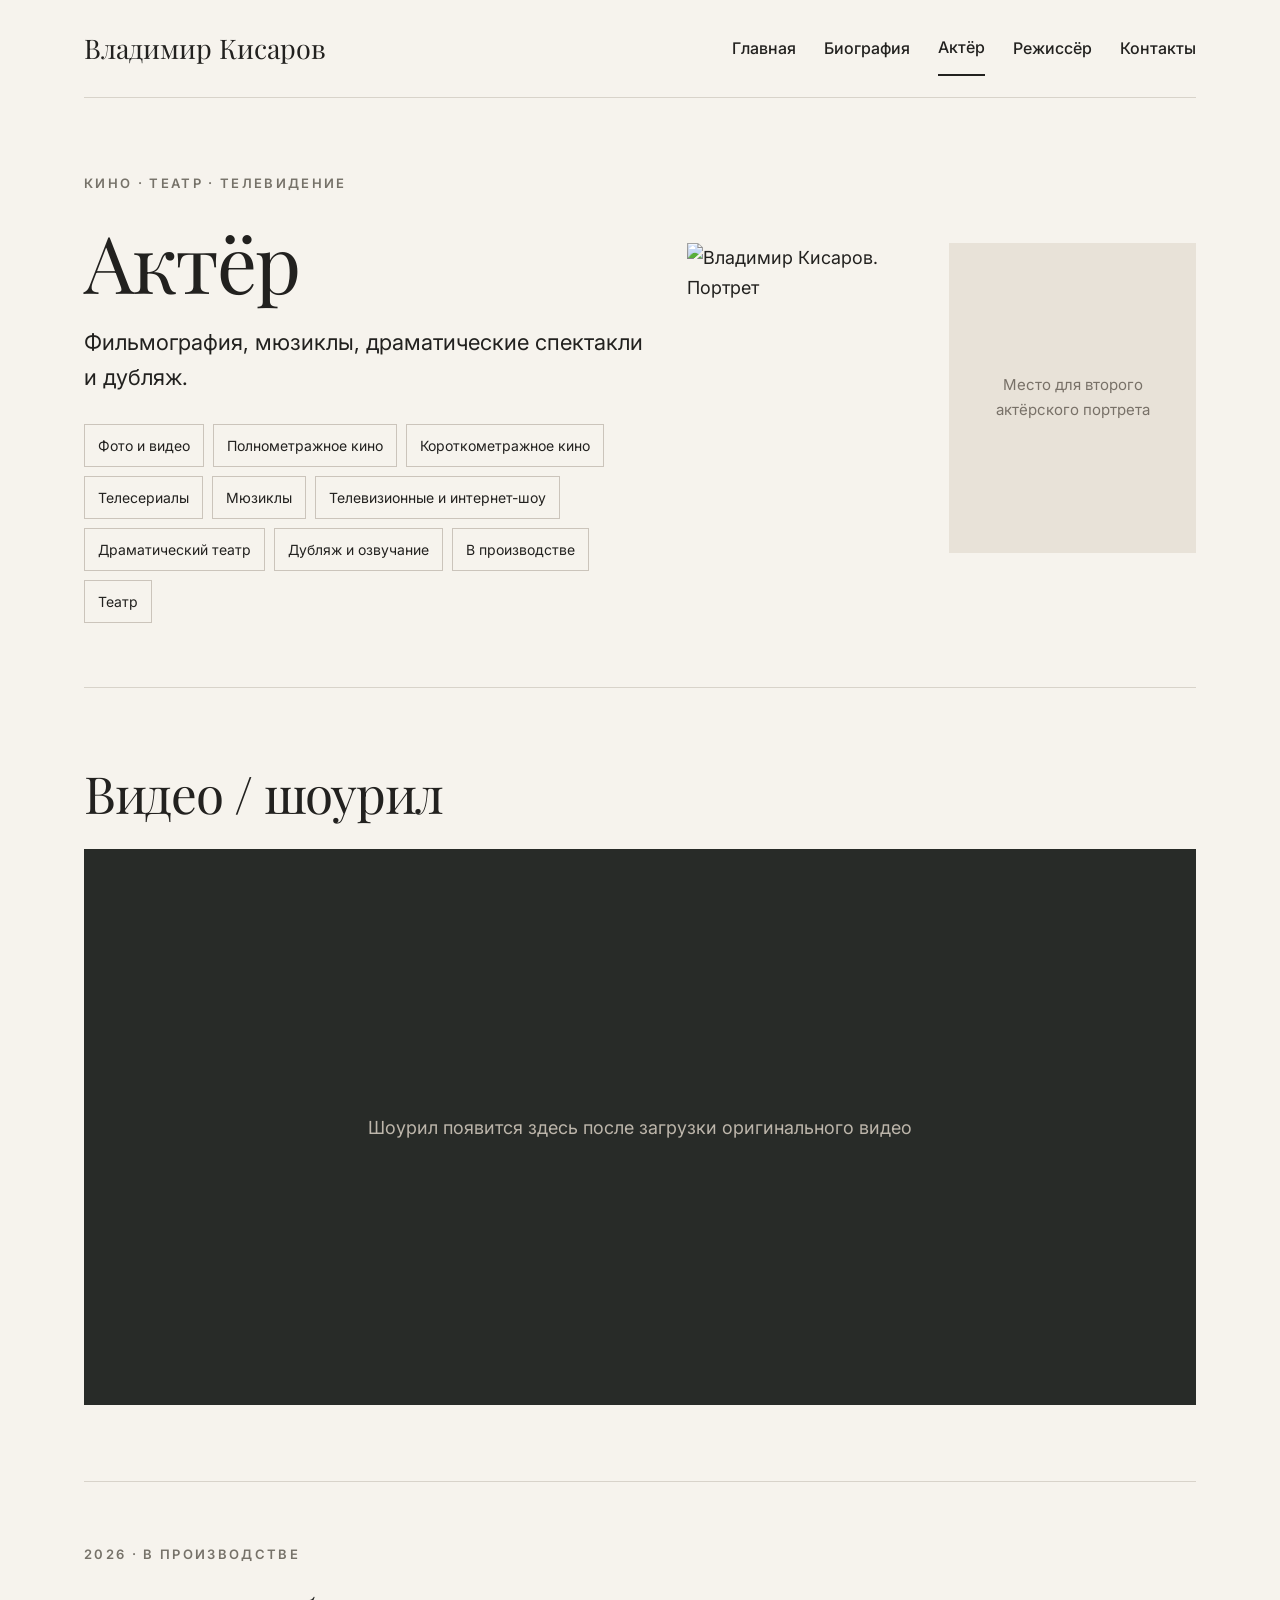
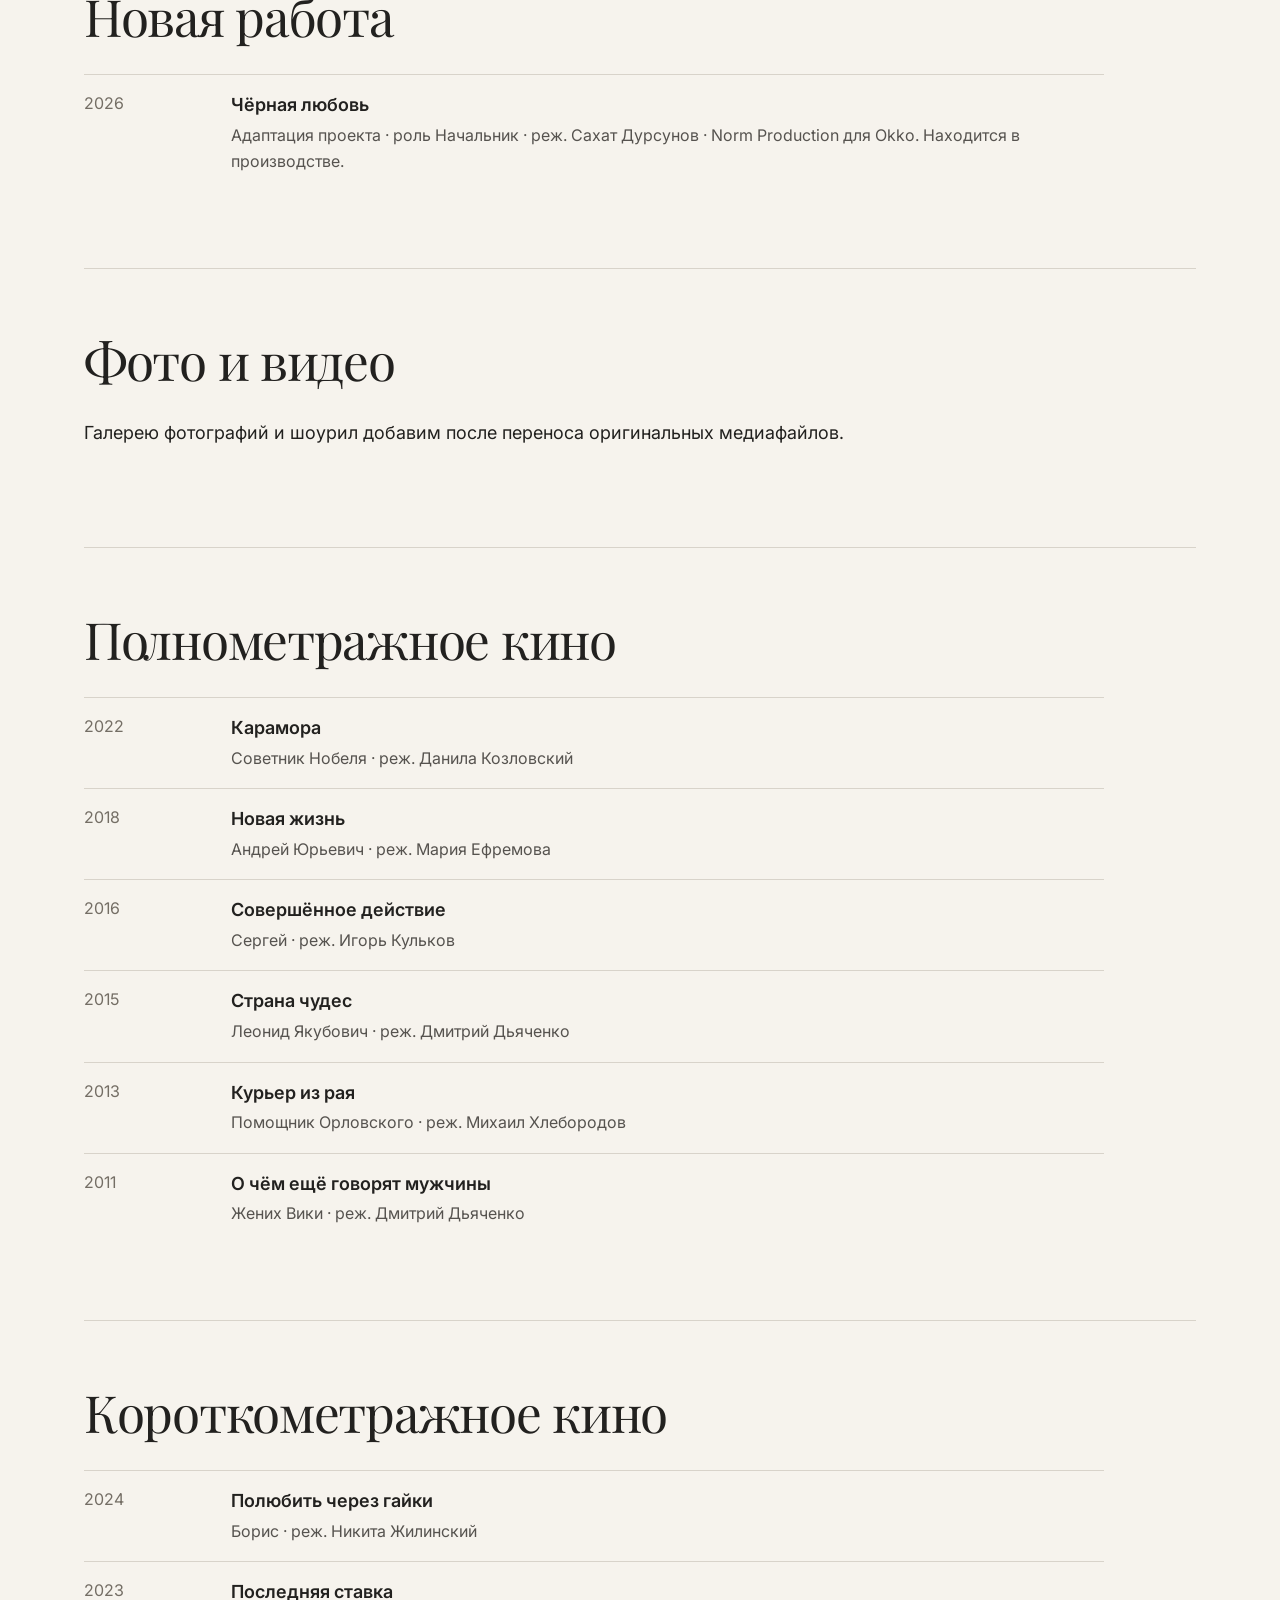
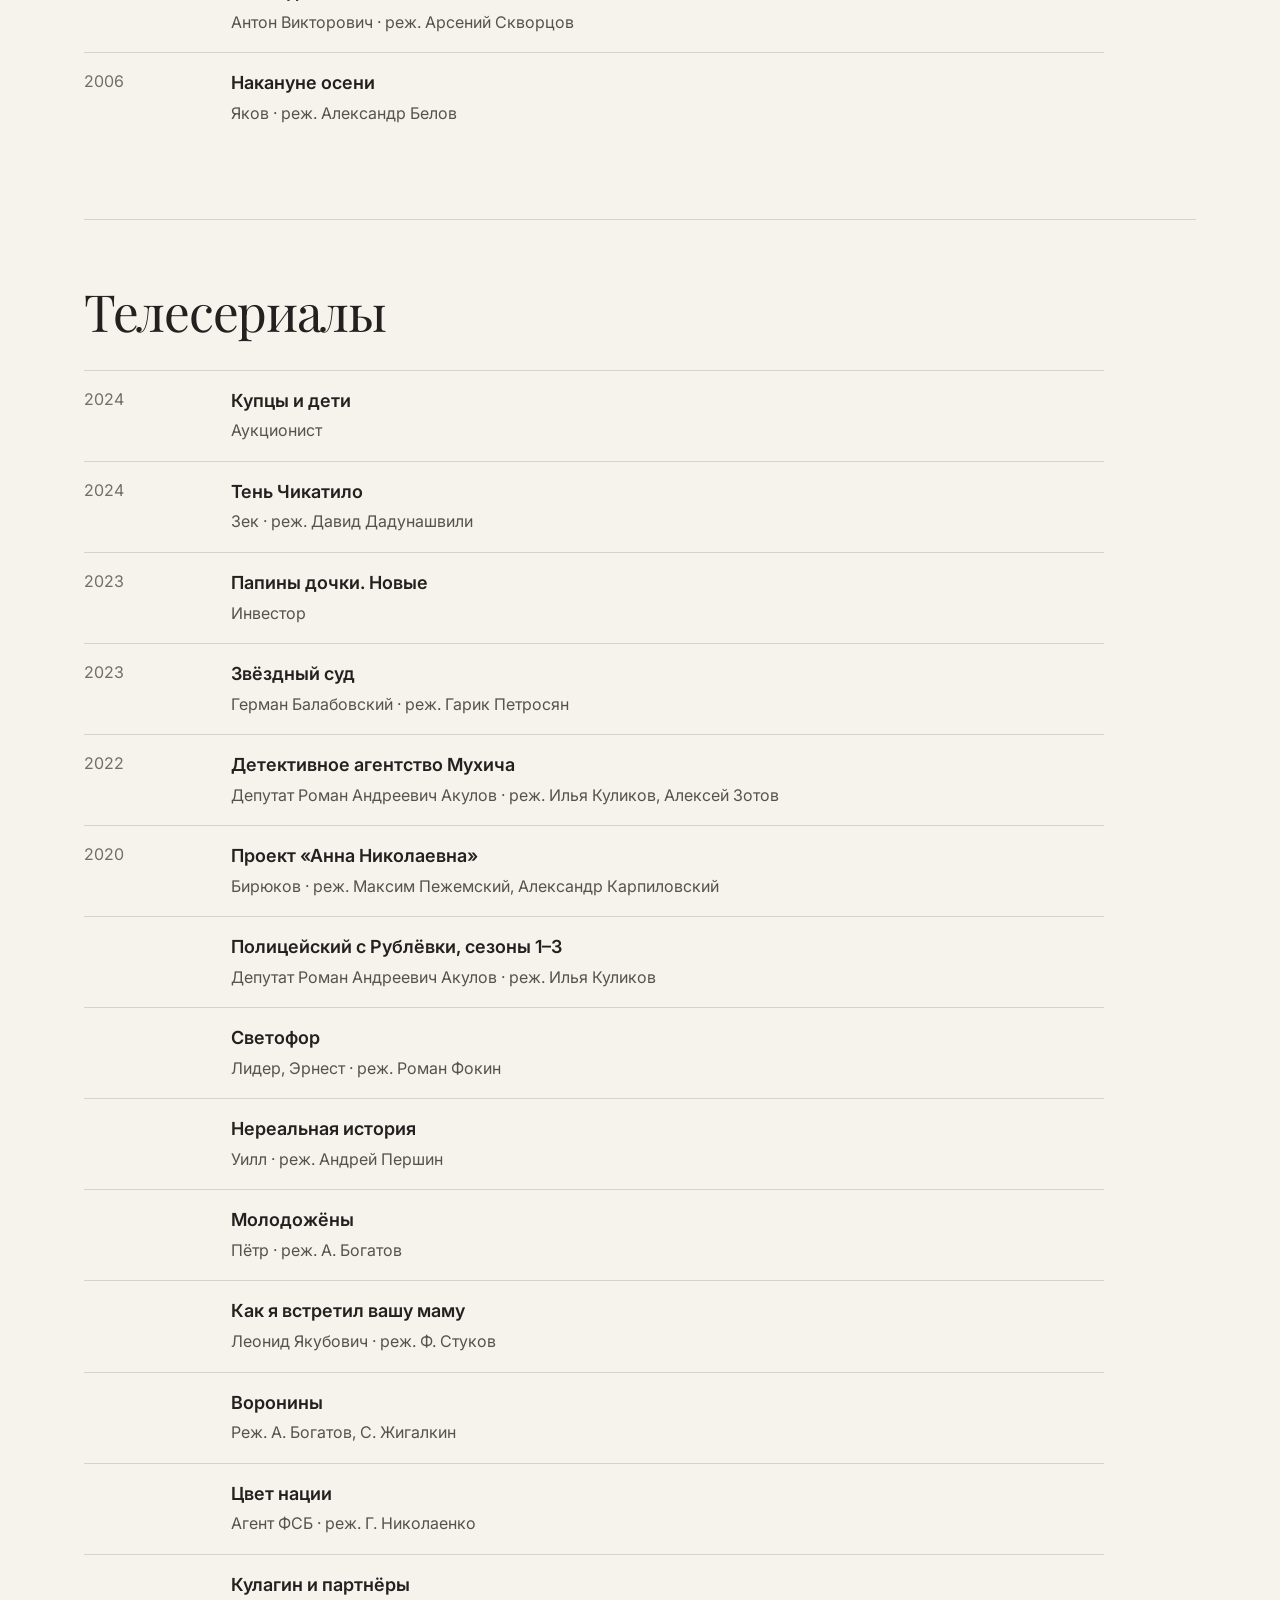
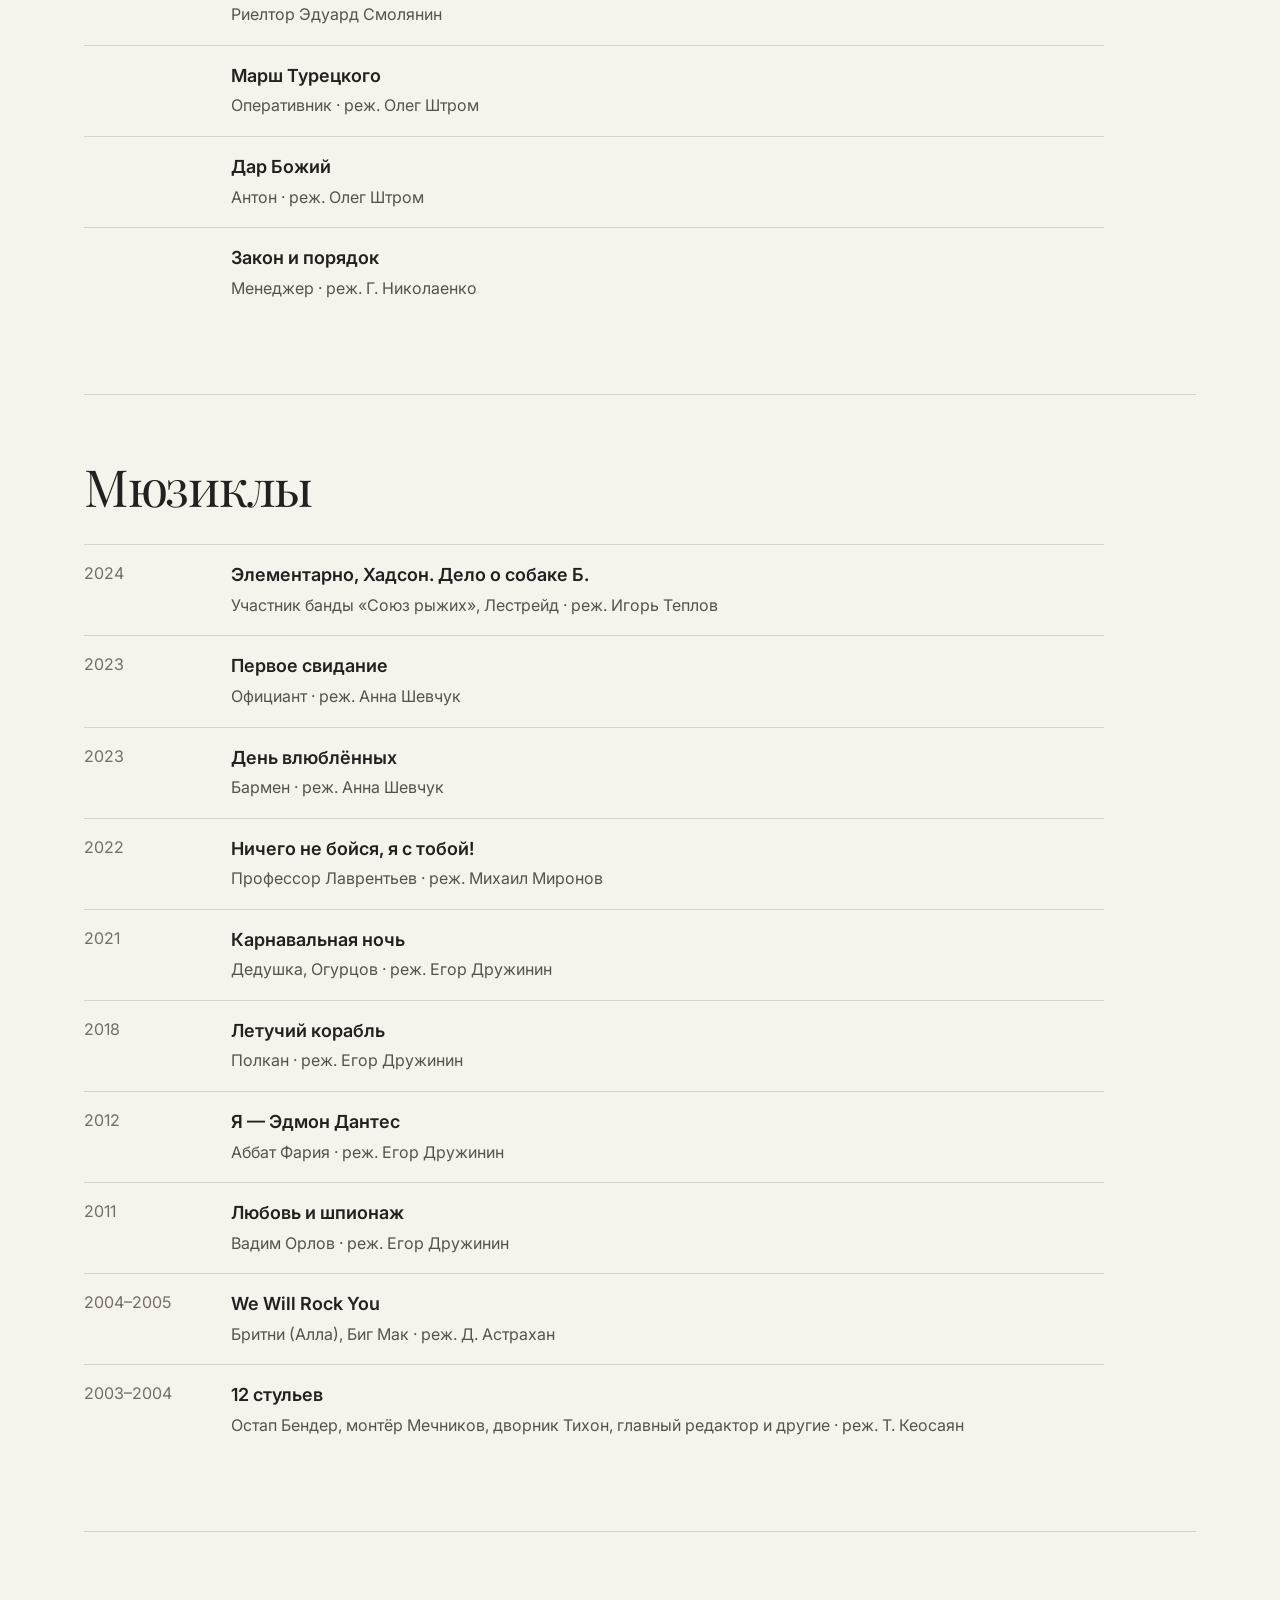
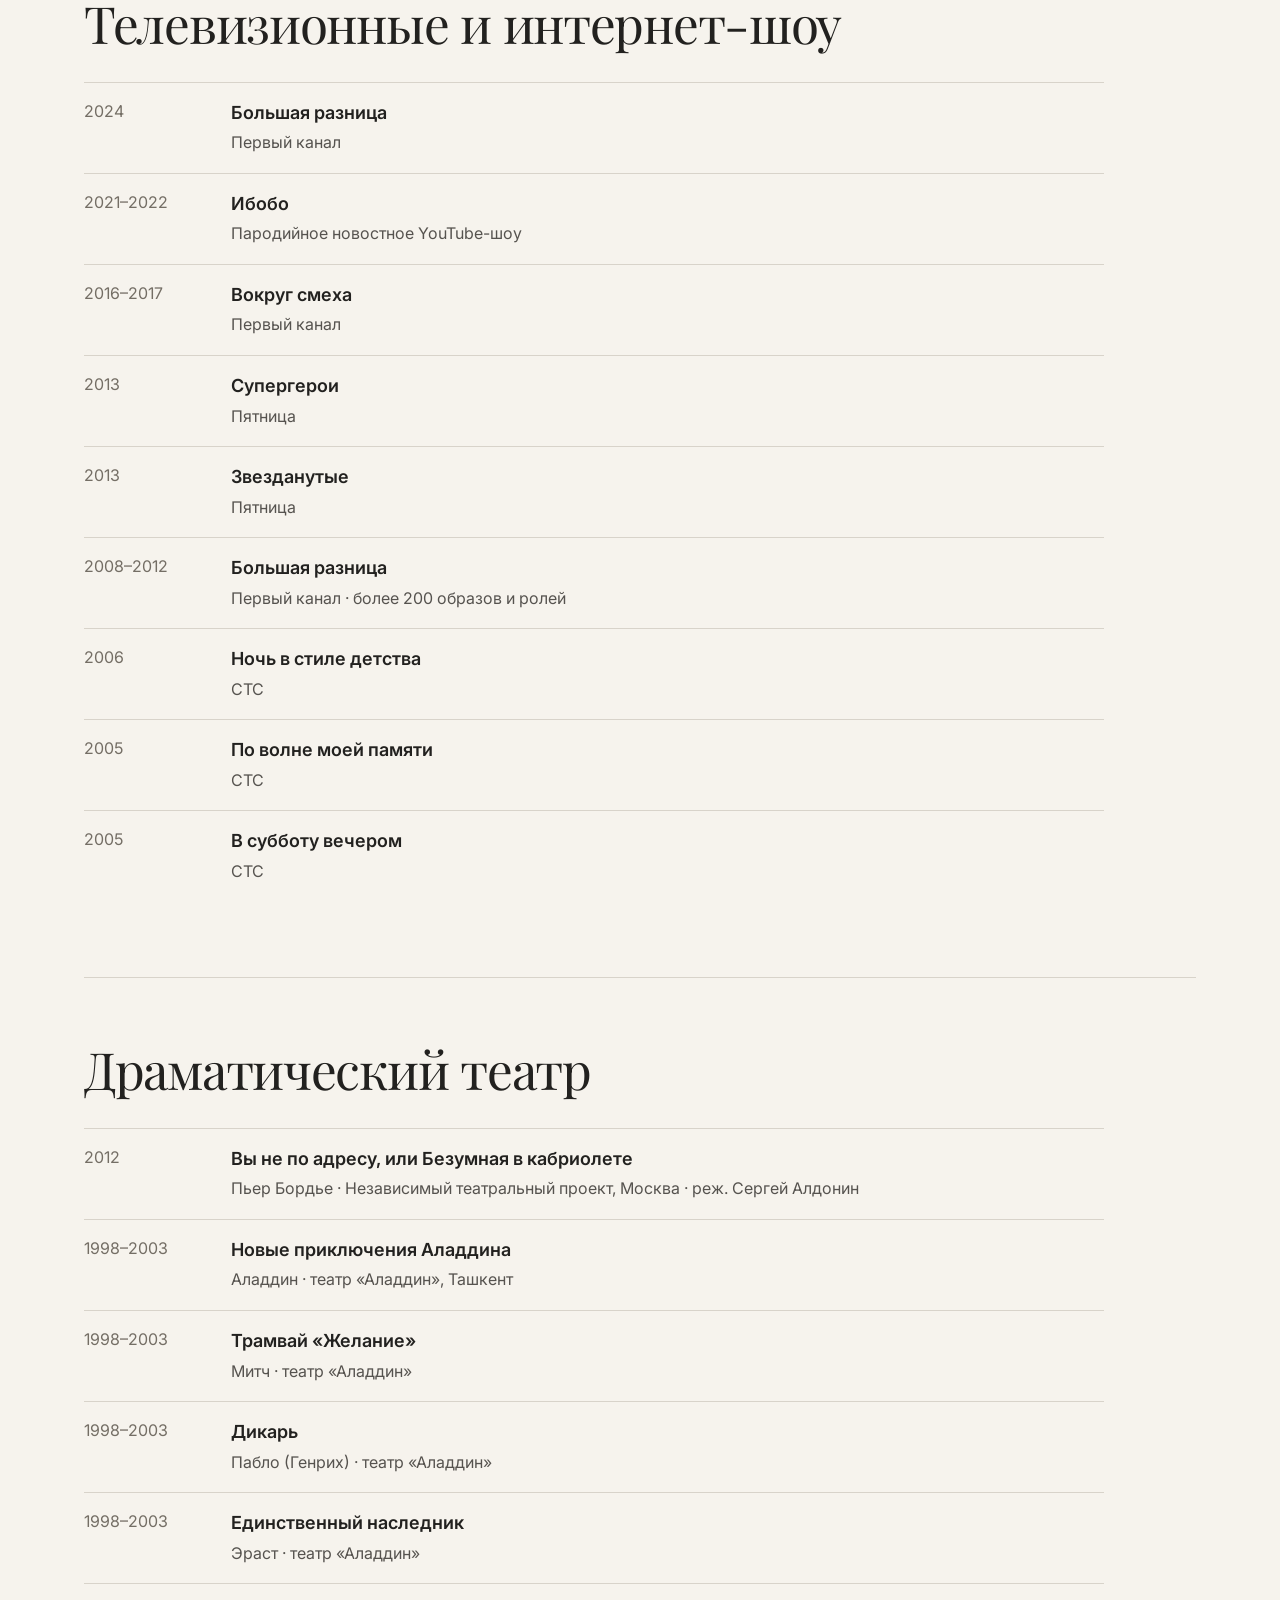
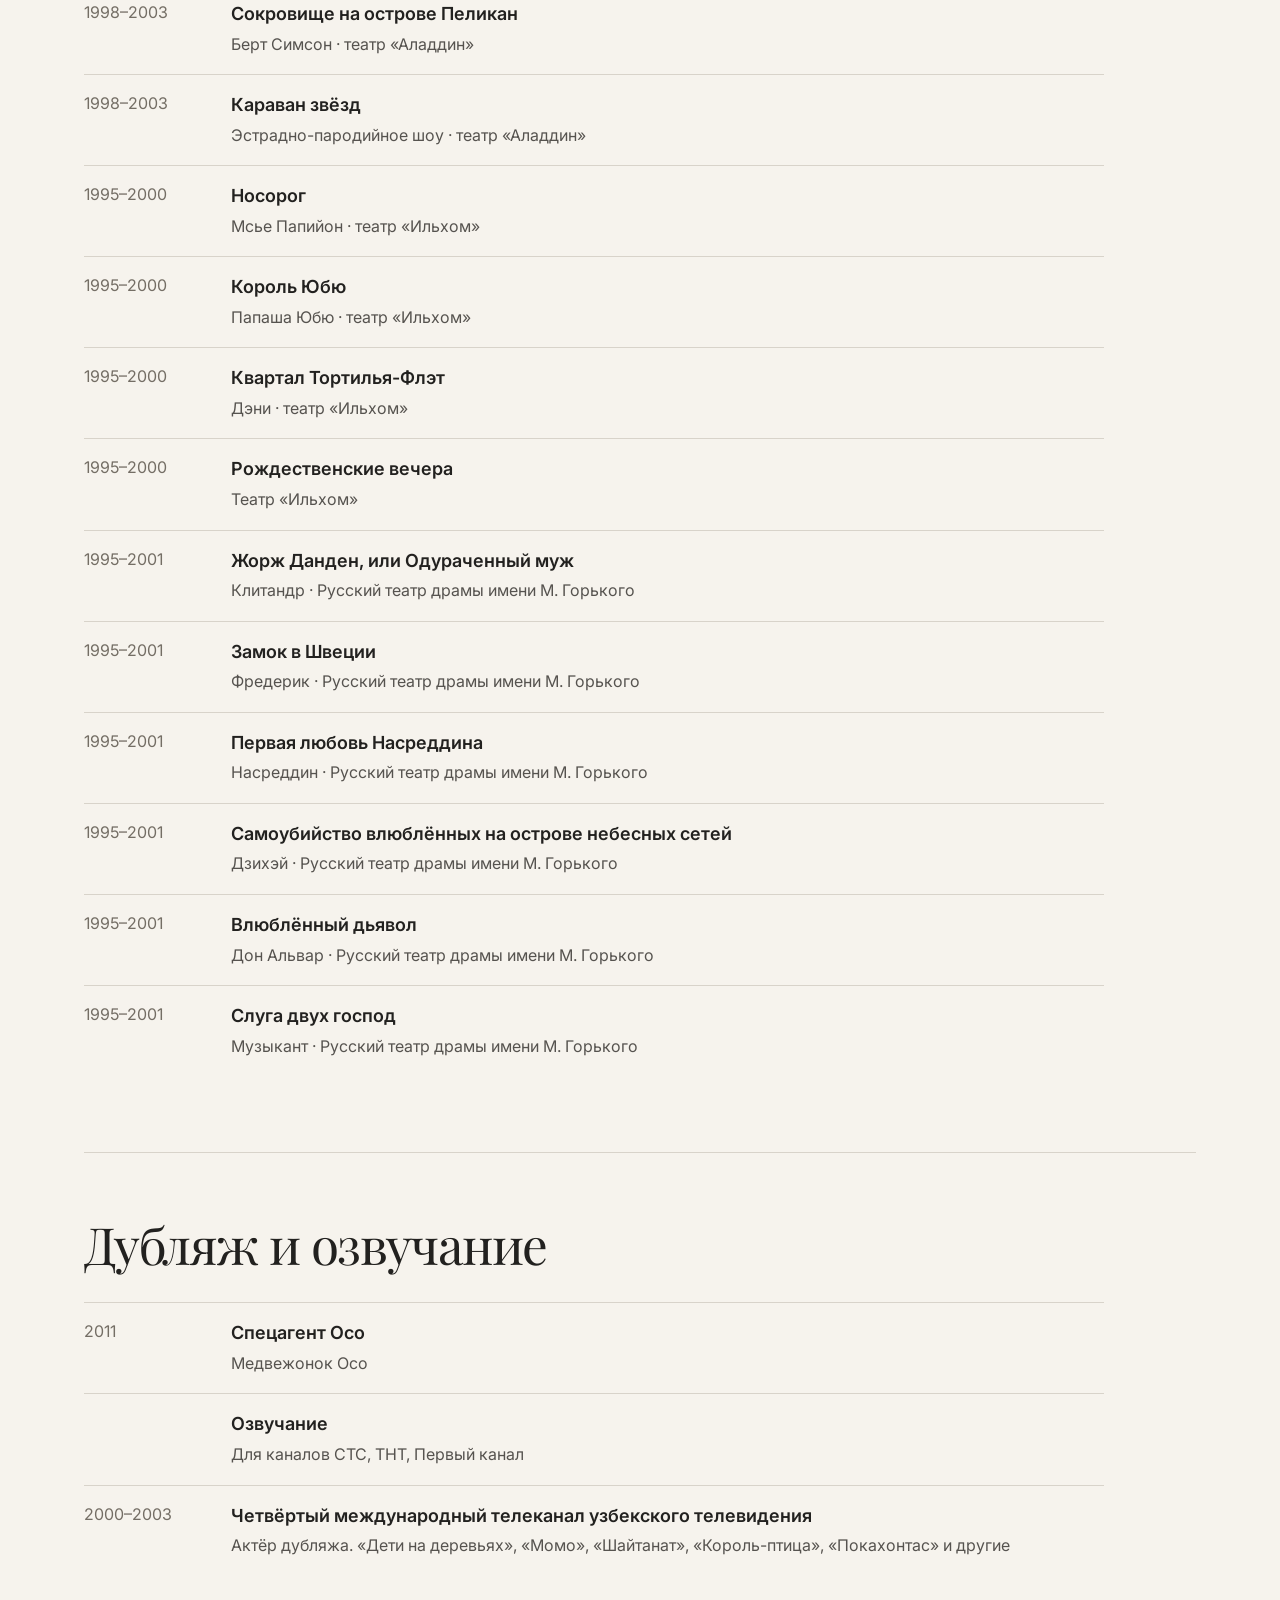
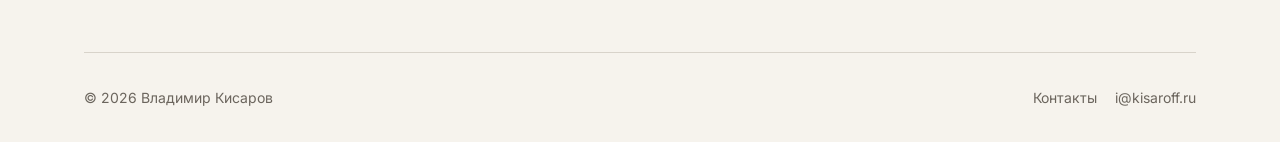
==== commit 4b75764f: "Apply approved editorial website template to actor.html" ====
--- a/actor.html
+++ b/actor.html
@@ -1 +1 @@
-<!doctype html><html lang="ru"><head><meta charset="UTF-8"><meta name="viewport" content="width=device-width, initial-scale=1"><meta name="description" content="Владимир Кисаров — актёр, режиссёр, сценарист. Актёр."><title>Актёр | Владимир Кисаров</title><style>:root{--paper:#f3f2ee;--ink:#242521;--muted:#62665f;--dark:#171916}*{box-sizing:border-box}html{scroll-behavior:smooth}body{margin:0;background:var(--paper);color:var(--ink);font:18px/1.7 Arial,sans-serif}a{color:inherit;text-decoration:none}a:hover{text-decoration:underline}.wrap{max-width:1240px;margin:auto;padding:0 5%}header{display:flex;justify-content:space-between;align-items:center;gap:24px;min-height:90px;border-bottom:1px solid #cbcfc7}.logo{font-size:19px;font-weight:700}.nav{display:flex;gap:24px;flex-wrap:wrap}.nav a{font-size:16px}.nav a[aria-current=page]{text-decoration:underline;text-underline-offset:8px}h1{font-size:clamp(52px,6vw,85px);font-weight:400;letter-spacing:-.045em;line-height:1.1;margin:12px 0 30px}h2{font-size:clamp(34px,4vw,52px);font-weight:400;letter-spacing:-.035em;line-height:1.2}.eyebrow{font-size:15px;text-transform:uppercase;letter-spacing:.09em;color:var(--muted)}.hero{display:grid;grid-template-columns:1fr 1fr;gap:6%;align-items:center;padding:60px 0 75px}.portrait{min-height:520px;background:#42463d url('https://90f1661d-2ff4-4f29-b07c-0e47453ca691.selstorage.ru/site778767/6f8d5abe-eb7f-4a89-b956-8c31d4e5184a/6f8d5abe-eb7f-4a89-b956-8c31d4e5184a-15685845.jpeg') center 25%/cover no-repeat;filter:grayscale(80%)}p{max-width:760px}section{padding:65px 0;border-top:1px solid #cfd1c9}.intro{font-size:21px;max-width:720px}.cards{display:grid;grid-template-columns:repeat(2,1fr);gap:22px}.card{padding:35px;border:1px solid #c8cac2;min-height:190px}.card h2{margin:0 0 15px}.card p{color:var(--muted);margin:0}.film{background:var(--dark);color:#f1f0eb;padding:65px 5%;margin:0 calc(50% - 50vw)}.film-inner{max-width:1116px;margin:auto}.film p{color:#b8bcb3}.items{display:grid;grid-template-columns:repeat(2,1fr);gap:24px}.item{border-top:1px solid #74776e;padding-top:22px}.item h2{font-size:31px}.placeholder{height:200px;border:1px solid #777d70;background:linear-gradient(120deg,#30352f,#171a18);display:grid;place-items:center;color:#b5b6ae;font-size:16px}.action{display:inline-block;margin-top:25px;border-bottom:1px solid;padding-bottom:6px}.note{font-size:16px;color:var(--muted)}.socials{display:grid;gap:0;max-width:730px}.socials a{display:flex;justify-content:space-between;align-items:center;padding:19px 0;border-bottom:1px solid #bfc2b9;font-size:21px}footer{padding:35px 0;border-top:1px solid #cfd1c9;color:var(--muted);font-size:15px}a:focus-visible{outline:2px solid;outline-offset:4px}@media(max-width:800px){header{align-items:flex-start;flex-direction:column;padding:20px 0;gap:15px}.nav{gap:10px 18px}.nav a{font-size:15px}.hero{grid-template-columns:1fr;padding:38px 0}.portrait{min-height:350px;order:-1}.cards,.items{grid-template-columns:1fr}.card{min-height:0}.film{padding:50px 5%}section{padding:45px 0}}@media(prefers-reduced-motion:reduce){html{scroll-behavior:auto}}</style><style>.credits{margin-top:20px}.credit{display:grid;grid-template-columns:115px 1fr;gap:20px;border-top:1px solid #cfd1c9;padding:15px 0}.credit strong{font-weight:600;font-size:19px}.credit p{margin:3px 0;color:#64675f;font-size:16px}.year{color:#5b6057;font-size:16px}@media(max-width:600px){.credit{grid-template-columns:85px 1fr;gap:12px}.credit strong{font-size:17px}}</style></head><body><div class="wrap"><header><a class="logo" href="index.html">Владимир Кисаров</a><nav class="nav" aria-label="Основное меню"><a href="index.html">Главная</a><a href="biography.html">Биография</a><a href="actor.html" aria-current="page">Актёр</a><a href="director.html">Режиссёр</a><a href="contacts.html">Контакты</a></nav></header><main><section><div class="eyebrow">Театр · Кино · Телевидение</div><h1>Актёр</h1><p class="intro">Фильмография, сценические работы, телевидение и дубляж.</p></section><section><h2>Фото и видео</h2><p class="note">Галерею фотографий и шоурил добавим после переноса оригинальных медиафайлов.</p></section><section><h2>Полнометражное кино</h2><div class="credits"><div class="credit"><div class="year">2022</div><div><strong>Карамора</strong><p>Советник Нобеля · реж. Данила Козловский</p></div></div><div class="credit"><div class="year">2018</div><div><strong>Новая жизнь</strong><p>Андрей Юрьевич · реж. Мария Ефремова</p></div></div><div class="credit"><div class="year">2016</div><div><strong>Совершённое действие</strong><p>Сергей · реж. Игорь Кульков</p></div></div><div class="credit"><div class="year">2015</div><div><strong>Страна чудес</strong><p>Леонид Якубович · реж. Дмитрий Дьяченко</p></div></div><div class="credit"><div class="year">2013</div><div><strong>Курьер из рая</strong><p>Помощник Орловского · реж. Михаил Хлебородов</p></div></div><div class="credit"><div class="year">2011</div><div><strong>О чём ещё говорят мужчины</strong><p>Жених Вики · реж. Дмитрий Дьяченко</p></div></div></div></section><section><h2>Короткометражное кино</h2><div class="credits"><div class="credit"><div class="year">2006</div><div><strong>Накануне осени</strong><p>Яков · реж. Александр Белов</p></div></div></div></section><section><h2>Телесериалы</h2><div class="credits"><div class="credit"><div class="year">2023</div><div><strong>Папины дочки. Новые</strong><p>Инвестор</p></div></div><div class="credit"><div class="year">2023</div><div><strong>Звёздный суд</strong><p>Герман Балабовский · реж. Гарик Петросян</p></div></div><div class="credit"><div class="year">2022</div><div><strong>Детективное агентство Мухича</strong><p>Депутат Роман Андреевич Акулов · реж. Илья Куликов, Алексей Зотов</p></div></div><div class="credit"><div class="year">2020</div><div><strong>Проект «Анна Николаевна»</strong><p>Бирюков · реж. Максим Пежемский, Александр Карпиловский</p></div></div><div class="credit"><div class="year"></div><div><strong>Полицейский с Рублёвки, сезоны 1–3</strong><p>Депутат Роман Андреевич Акулов · реж. Илья Куликов</p></div></div><div class="credit"><div class="year"></div><div><strong>Светофор</strong><p>Лидер, Эрнест · реж. Роман Фокин</p></div></div><div class="credit"><div class="year"></div><div><strong>Нереальная история</strong><p>Уилл · реж. Андрей Першин</p></div></div><div class="credit"><div class="year"></div><div><strong>Молодожёны</strong><p>Пётр · реж. А. Богатов</p></div></div><div class="credit"><div class="year"></div><div><strong>Как я встретил вашу маму</strong><p>Леонид Якубович · реж. Ф. Стуков</p></div></div><div class="credit"><div class="year"></div><div><strong>Воронины</strong><p>Реж. А. Богатов, С. Жигалкин</p></div></div><div class="credit"><div class="year"></div><div><strong>Цвет нации</strong><p>Агент ФСБ · реж. Г. Николаенко</p></div></div><div class="credit"><div class="year"></div><div><strong>Кулагин и партнёры</strong><p>Риелтор Эдуард Смолянин</p></div></div><div class="credit"><div class="year"></div><div><strong>Марш Турецкого</strong><p>Оперативник · реж. Олег Штром</p></div></div><div class="credit"><div class="year"></div><div><strong>Дар Божий</strong><p>Антон · реж. Олег Штром</p></div></div><div class="credit"><div class="year"></div><div><strong>Закон и порядок</strong><p>Менеджер · реж. Г. Николаенко</p></div></div></div></section><section><h2>Мюзиклы</h2><div class="credits"><div class="credit"><div class="year">2024</div><div><strong>Элементарно, Хадсон. Дело о собаке Б.</strong><p>Участник банды «Союз рыжих», Лестрейд · реж. Игорь Теплов</p></div></div><div class="credit"><div class="year">2023</div><div><strong>Первое свидание</strong><p>Официант · реж. Анна Шевчук</p></div></div><div class="credit"><div class="year">2023</div><div><strong>День влюблённых</strong><p>Бармен · реж. Анна Шевчук</p></div></div><div class="credit"><div class="year">2022</div><div><strong>Ничего не бойся, я с тобой!</strong><p>Профессор Лаврентьев · реж. Михаил Миронов</p></div></div><div class="credit"><div class="year">2021</div><div><strong>Карнавальная ночь</strong><p>Дедушка, Огурцов · реж. Егор Дружинин</p></div></div><div class="credit"><div class="year">2018</div><div><strong>Летучий корабль</strong><p>Полкан · реж. Егор Дружинин</p></div></div><div class="credit"><div class="year">2012</div><div><strong>Я — Эдмон Дантес</strong><p>Аббат Фария · реж. Егор Дружинин</p></div></div><div class="credit"><div class="year">2011</div><div><strong>Любовь и шпионаж</strong><p>Вадим Орлов · реж. Егор Дружинин</p></div></div><div class="credit"><div class="year">2004–2005</div><div><strong>We Will Rock You</strong><p>Бритни (Алла), Биг Мак · реж. Д. Астрахан</p></div></div><div class="credit"><div class="year">2003–2004</div><div><strong>12 стульев</strong><p>Остап Бендер, монтёр Мечников, дворник Тихон, главный редактор и другие · реж. Т. Кеосаян</p></div></div></div></section><section><h2>Телевизионные и интернет-шоу</h2><div class="credits"><div class="credit"><div class="year">2024</div><div><strong>Большая разница</strong><p>Первый канал</p></div></div><div class="credit"><div class="year">2021–2022</div><div><strong>Ибобо</strong><p>Пародийное новостное YouTube-шоу</p></div></div><div class="credit"><div class="year">2016–2017</div><div><strong>Вокруг смеха</strong><p>Первый канал</p></div></div><div class="credit"><div class="year">2013</div><div><strong>Супергерои</strong><p>Пятница</p></div></div><div class="credit"><div class="year">2013</div><div><strong>Звезданутые</strong><p>Пятница</p></div></div><div class="credit"><div class="year">2008–2012</div><div><strong>Большая разница</strong><p>Первый канал · более 200 образов и ролей</p></div></div><div class="credit"><div class="year">2006</div><div><strong>Ночь в стиле детства</strong><p>СТС</p></div></div><div class="credit"><div class="year">2005</div><div><strong>По волне моей памяти</strong><p>СТС</p></div></div><div class="credit"><div class="year">2005</div><div><strong>В субботу вечером</strong><p>СТС</p></div></div></div></section><section><h2>Драматический театр</h2><div class="credits"><div class="credit"><div class="year">2012</div><div><strong>Вы не по адресу, или Безумная в кабриолете</strong><p>Пьер Бордье · Независимый театральный проект, Москва · реж. Сергей Алдонин</p></div></div><div class="credit"><div class="year">1998–2003</div><div><strong>Новые приключения Аладдина</strong><p>Аладдин · театр «Аладдин», Ташкент</p></div></div><div class="credit"><div class="year">1998–2003</div><div><strong>Трамвай «Желание»</strong><p>Митч · театр «Аладдин»</p></div></div><div class="credit"><div class="year">1998–2003</div><div><strong>Дикарь</strong><p>Пабло (Генрих) · театр «Аладдин»</p></div></div><div class="credit"><div class="year">1998–2003</div><div><strong>Единственный наследник</strong><p>Эраст · театр «Аладдин»</p></div></div><div class="credit"><div class="year">1998–2003</div><div><strong>Сокровище на острове Пеликан</strong><p>Берт Симсон · театр «Аладдин»</p></div></div><div class="credit"><div class="year">1998–2003</div><div><strong>Караван звёзд</strong><p>Эстрадно-пародийное шоу · театр «Аладдин»</p></div></div><div class="credit"><div class="year">1995–2000</div><div><strong>Носорог</strong><p>Мсье Папийон · театр «Ильхом»</p></div></div><div class="credit"><div class="year">1995–2000</div><div><strong>Король Юбю</strong><p>Папаша Юбю · театр «Ильхом»</p></div></div><div class="credit"><div class="year">1995–2000</div><div><strong>Квартал Тортилья-Флэт</strong><p>Дэни · театр «Ильхом»</p></div></div><div class="credit"><div class="year">1995–2000</div><div><strong>Рождественские вечера</strong><p>Театр «Ильхом»</p></div></div><div class="credit"><div class="year">1995–2001</div><div><strong>Жорж Данден, или Одураченный муж</strong><p>Клитандр · Русский театр драмы имени М. Горького</p></div></div><div class="credit"><div class="year">1995–2001</div><div><strong>Замок в Швеции</strong><p>Фредерик · Русский театр драмы имени М. Горького</p></div></div><div class="credit"><div class="year">1995–2001</div><div><strong>Первая любовь Насреддина</strong><p>Насреддин · Русский театр драмы имени М. Горького</p></div></div><div class="credit"><div class="year">1995–2001</div><div><strong>Самоубийство влюблённых на острове небесных сетей</strong><p>Дзихэй · Русский театр драмы имени М. Горького</p></div></div><div class="credit"><div class="year">1995–2001</div><div><strong>Влюблённый дьявол</strong><p>Дон Альвар · Русский театр драмы имени М. Горького</p></div></div><div class="credit"><div class="year">1995–2001</div><div><strong>Слуга двух господ</strong><p>Музыкант · Русский театр драмы имени М. Горького</p></div></div></div></section><section><h2>Дубляж и озвучание</h2><div class="credits"><div class="credit"><div class="year">2011</div><div><strong>Спецагент Осо</strong><p>Медвежонок Осо</p></div></div><div class="credit"><div class="year"></div><div><strong>Озвучание</strong><p>Для каналов СТС, ТНТ, Первый канал</p></div></div><div class="credit"><div class="year">2000–2003</div><div><strong>Четвёртый международный телеканал узбекского телевидения</strong><p>Актёр дубляжа. «Дети на деревьях», «Момо», «Шайтанат», «Король-птица», «Покахонтас» и другие</p></div></div></div></section></main><footer>© 2026 Владимир Кисаров · Официальный сайт</footer></div></body></html>+<!doctype html><html lang="ru"><head><meta charset="utf-8"><meta name="viewport" content="width=device-width,initial-scale=1"><meta name="theme-color" content="#f6f3ed"><meta name="description" content="Актёрское резюме Владимира Кисарова: кино, телесериалы, театр, мюзиклы, телевидение, дубляж и шоурил."><title>Актёр — Владимир Кисаров</title><link rel="stylesheet" href="styles.css"></head><body><div class="site-shell"><header class="site-header"><a class="wordmark" href="index.html">Владимир Кисаров</a><nav class="navigation" aria-label="Основное меню"><a href="index.html">Главная</a><a href="biography.html">Биография</a><a href="actor.html" aria-current="page">Актёр</a><a href="director.html">Режиссёр</a><a href="contacts.html">Контакты</a></nav></header><main id="content"><section class="page-heading actor-top"><div><div class="kicker">Кино · Театр · Телевидение</div><h1>Актёр</h1><p class="lead">Фильмография, мюзиклы, драматические спектакли и дубляж.</p><nav class="filmography-nav" aria-label="Разделы резюме"><a href="#credits-0">Фото и видео</a><a href="#credits-1">Полнометражное кино</a><a href="#credits-2">Короткометражное кино</a><a href="#credits-3">Телесериалы</a><a href="#credits-4">Мюзиклы</a><a href="#credits-5">Телевизионные и интернет-шоу</a><a href="#credits-6">Драматический театр</a><a href="#credits-7">Дубляж и озвучание</a><a href="#production">В производстве</a><a href="#theatre">Театр</a></nav></div><div class="portrait-grid"><div><img src="https://90f1661d-2ff4-4f29-b07c-0e47453ca691.selstorage.ru/site778767/6f8d5abe-eb7f-4a89-b956-8c31d4e5184a/6f8d5abe-eb7f-4a89-b956-8c31d4e5184a-15685845.jpeg" alt="Владимир Кисаров. Портрет" loading="eager"></div><div class="image-slot">Место для второго актёрского портрета</div></div></section><section class="section"><div class="section-heading"><h2>Видео / шоурил</h2></div><div class="video-empty">Шоурил появится здесь после загрузки оригинального видео</div></section><section class="section credit-section" id="production"><div class="kicker">2026 · В производстве</div><h2>Новая работа</h2><div class="credits"><div class="credit"><div class="year">2026</div><div><strong>Чёрная любовь</strong><p>Адаптация проекта · роль Начальник · реж. Сахат Дурсунов · Norm Production для Okko. Находится в производстве.</p></div></div></div></section><section class="section credit-section" id="credits-0"><h2>Фото и видео</h2><p class="note">Галерею фотографий и шоурил добавим после переноса оригинальных медиафайлов.</p></section><section class="section credit-section" id="credits-1"><h2>Полнометражное кино</h2><div class="credits"><div class="credit"><div class="year">2022</div><div><strong>Карамора</strong><p>Советник Нобеля · реж. Данила Козловский</p></div></div><div class="credit"><div class="year">2018</div><div><strong>Новая жизнь</strong><p>Андрей Юрьевич · реж. Мария Ефремова</p></div></div><div class="credit"><div class="year">2016</div><div><strong>Совершённое действие</strong><p>Сергей · реж. Игорь Кульков</p></div></div><div class="credit"><div class="year">2015</div><div><strong>Страна чудес</strong><p>Леонид Якубович · реж. Дмитрий Дьяченко</p></div></div><div class="credit"><div class="year">2013</div><div><strong>Курьер из рая</strong><p>Помощник Орловского · реж. Михаил Хлебородов</p></div></div><div class="credit"><div class="year">2011</div><div><strong>О чём ещё говорят мужчины</strong><p>Жених Вики · реж. Дмитрий Дьяченко</p></div></div></div></section><section class="section credit-section" id="credits-2"><h2>Короткометражное кино</h2><div class="credits"><div class="credit"><div class="year">2024</div><div><strong>Полюбить через гайки</strong><p>Борис · реж. Никита Жилинский</p></div></div><div class="credit"><div class="year">2023</div><div><strong>Последняя ставка</strong><p>Антон Викторович · реж. Арсений Скворцов</p></div></div><div class="credit"><div class="year">2006</div><div><strong>Накануне осени</strong><p>Яков · реж. Александр Белов</p></div></div></div></section><section class="section credit-section" id="credits-3"><h2>Телесериалы</h2><div class="credits"><div class="credit"><div class="year">2024</div><div><strong>Купцы и дети</strong><p>Аукционист</p></div></div><div class="credit"><div class="year">2024</div><div><strong>Тень Чикатило</strong><p>Зек · реж. Давид Дадунашвили</p></div></div><div class="credit"><div class="year">2023</div><div><strong>Папины дочки. Новые</strong><p>Инвестор</p></div></div><div class="credit"><div class="year">2023</div><div><strong>Звёздный суд</strong><p>Герман Балабовский · реж. Гарик Петросян</p></div></div><div class="credit"><div class="year">2022</div><div><strong>Детективное агентство Мухича</strong><p>Депутат Роман Андреевич Акулов · реж. Илья Куликов, Алексей Зотов</p></div></div><div class="credit"><div class="year">2020</div><div><strong>Проект «Анна Николаевна»</strong><p>Бирюков · реж. Максим Пежемский, Александр Карпиловский</p></div></div><div class="credit"><div class="year"></div><div><strong>Полицейский с Рублёвки, сезоны 1–3</strong><p>Депутат Роман Андреевич Акулов · реж. Илья Куликов</p></div></div><div class="credit"><div class="year"></div><div><strong>Светофор</strong><p>Лидер, Эрнест · реж. Роман Фокин</p></div></div><div class="credit"><div class="year"></div><div><strong>Нереальная история</strong><p>Уилл · реж. Андрей Першин</p></div></div><div class="credit"><div class="year"></div><div><strong>Молодожёны</strong><p>Пётр · реж. А. Богатов</p></div></div><div class="credit"><div class="year"></div><div><strong>Как я встретил вашу маму</strong><p>Леонид Якубович · реж. Ф. Стуков</p></div></div><div class="credit"><div class="year"></div><div><strong>Воронины</strong><p>Реж. А. Богатов, С. Жигалкин</p></div></div><div class="credit"><div class="year"></div><div><strong>Цвет нации</strong><p>Агент ФСБ · реж. Г. Николаенко</p></div></div><div class="credit"><div class="year"></div><div><strong>Кулагин и партнёры</strong><p>Риелтор Эдуард Смолянин</p></div></div><div class="credit"><div class="year"></div><div><strong>Марш Турецкого</strong><p>Оперативник · реж. Олег Штром</p></div></div><div class="credit"><div class="year"></div><div><strong>Дар Божий</strong><p>Антон · реж. Олег Штром</p></div></div><div class="credit"><div class="year"></div><div><strong>Закон и порядок</strong><p>Менеджер · реж. Г. Николаенко</p></div></div></div></section><section class="section credit-section" id="credits-4"><h2>Мюзиклы</h2><div class="credits"><div class="credit"><div class="year">2024</div><div><strong>Элементарно, Хадсон. Дело о собаке Б.</strong><p>Участник банды «Союз рыжих», Лестрейд · реж. Игорь Теплов</p></div></div><div class="credit"><div class="year">2023</div><div><strong>Первое свидание</strong><p>Официант · реж. Анна Шевчук</p></div></div><div class="credit"><div class="year">2023</div><div><strong>День влюблённых</strong><p>Бармен · реж. Анна Шевчук</p></div></div><div class="credit"><div class="year">2022</div><div><strong>Ничего не бойся, я с тобой!</strong><p>Профессор Лаврентьев · реж. Михаил Миронов</p></div></div><div class="credit"><div class="year">2021</div><div><strong>Карнавальная ночь</strong><p>Дедушка, Огурцов · реж. Егор Дружинин</p></div></div><div class="credit"><div class="year">2018</div><div><strong>Летучий корабль</strong><p>Полкан · реж. Егор Дружинин</p></div></div><div class="credit"><div class="year">2012</div><div><strong>Я — Эдмон Дантес</strong><p>Аббат Фария · реж. Егор Дружинин</p></div></div><div class="credit"><div class="year">2011</div><div><strong>Любовь и шпионаж</strong><p>Вадим Орлов · реж. Егор Дружинин</p></div></div><div class="credit"><div class="year">2004–2005</div><div><strong>We Will Rock You</strong><p>Бритни (Алла), Биг Мак · реж. Д. Астрахан</p></div></div><div class="credit"><div class="year">2003–2004</div><div><strong>12 стульев</strong><p>Остап Бендер, монтёр Мечников, дворник Тихон, главный редактор и другие · реж. Т. Кеосаян</p></div></div></div></section><section class="section credit-section" id="credits-5"><h2>Телевизионные и интернет-шоу</h2><div class="credits"><div class="credit"><div class="year">2024</div><div><strong>Большая разница</strong><p>Первый канал</p></div></div><div class="credit"><div class="year">2021–2022</div><div><strong>Ибобо</strong><p>Пародийное новостное YouTube-шоу</p></div></div><div class="credit"><div class="year">2016–2017</div><div><strong>Вокруг смеха</strong><p>Первый канал</p></div></div><div class="credit"><div class="year">2013</div><div><strong>Супергерои</strong><p>Пятница</p></div></div><div class="credit"><div class="year">2013</div><div><strong>Звезданутые</strong><p>Пятница</p></div></div><div class="credit"><div class="year">2008–2012</div><div><strong>Большая разница</strong><p>Первый канал · более 200 образов и ролей</p></div></div><div class="credit"><div class="year">2006</div><div><strong>Ночь в стиле детства</strong><p>СТС</p></div></div><div class="credit"><div class="year">2005</div><div><strong>По волне моей памяти</strong><p>СТС</p></div></div><div class="credit"><div class="year">2005</div><div><strong>В субботу вечером</strong><p>СТС</p></div></div></div></section><section class="section credit-section" id="credits-6"><h2>Драматический театр</h2><div class="credits"><div class="credit"><div class="year">2012</div><div><strong>Вы не по адресу, или Безумная в кабриолете</strong><p>Пьер Бордье · Независимый театральный проект, Москва · реж. Сергей Алдонин</p></div></div><div class="credit"><div class="year">1998–2003</div><div><strong>Новые приключения Аладдина</strong><p>Аладдин · театр «Аладдин», Ташкент</p></div></div><div class="credit"><div class="year">1998–2003</div><div><strong>Трамвай «Желание»</strong><p>Митч · театр «Аладдин»</p></div></div><div class="credit"><div class="year">1998–2003</div><div><strong>Дикарь</strong><p>Пабло (Генрих) · театр «Аладдин»</p></div></div><div class="credit"><div class="year">1998–2003</div><div><strong>Единственный наследник</strong><p>Эраст · театр «Аладдин»</p></div></div><div class="credit"><div class="year">1998–2003</div><div><strong>Сокровище на острове Пеликан</strong><p>Берт Симсон · театр «Аладдин»</p></div></div><div class="credit"><div class="year">1998–2003</div><div><strong>Караван звёзд</strong><p>Эстрадно-пародийное шоу · театр «Аладдин»</p></div></div><div class="credit"><div class="year">1995–2000</div><div><strong>Носорог</strong><p>Мсье Папийон · театр «Ильхом»</p></div></div><div class="credit"><div class="year">1995–2000</div><div><strong>Король Юбю</strong><p>Папаша Юбю · театр «Ильхом»</p></div></div><div class="credit"><div class="year">1995–2000</div><div><strong>Квартал Тортилья-Флэт</strong><p>Дэни · театр «Ильхом»</p></div></div><div class="credit"><div class="year">1995–2000</div><div><strong>Рождественские вечера</strong><p>Театр «Ильхом»</p></div></div><div class="credit"><div class="year">1995–2001</div><div><strong>Жорж Данден, или Одураченный муж</strong><p>Клитандр · Русский театр драмы имени М. Горького</p></div></div><div class="credit"><div class="year">1995–2001</div><div><strong>Замок в Швеции</strong><p>Фредерик · Русский театр драмы имени М. Горького</p></div></div><div class="credit"><div class="year">1995–2001</div><div><strong>Первая любовь Насреддина</strong><p>Насреддин · Русский театр драмы имени М. Горького</p></div></div><div class="credit"><div class="year">1995–2001</div><div><strong>Самоубийство влюблённых на острове небесных сетей</strong><p>Дзихэй · Русский театр драмы имени М. Горького</p></div></div><div class="credit"><div class="year">1995–2001</div><div><strong>Влюблённый дьявол</strong><p>Дон Альвар · Русский театр драмы имени М. Горького</p></div></div><div class="credit"><div class="year">1995–2001</div><div><strong>Слуга двух господ</strong><p>Музыкант · Русский театр драмы имени М. Горького</p></div></div></div></section><section class="section credit-section" id="credits-7"><h2>Дубляж и озвучание</h2><div class="credits"><div class="credit"><div class="year">2011</div><div><strong>Спецагент Осо</strong><p>Медвежонок Осо</p></div></div><div class="credit"><div class="year"></div><div><strong>Озвучание</strong><p>Для каналов СТС, ТНТ, Первый канал</p></div></div><div class="credit"><div class="year">2000–2003</div><div><strong>Четвёртый международный телеканал узбекского телевидения</strong><p>Актёр дубляжа. «Дети на деревьях», «Момо», «Шайтанат», «Король-птица», «Покахонтас» и другие</p></div></div></div></section></main><footer class="site-footer"><span>© 2026 Владимир Кисаров</span><nav aria-label="Ссылки внизу страницы"><a href="contacts.html">Контакты</a><a href="mailto:i@kisaroff.ru">i@kisaroff.ru</a></nav></footer></div></body></html>
--- a/styles.css
+++ b/styles.css
@@ -0,0 +1,3 @@
+@import url('https://fonts.googleapis.com/css2?family=Inter:wght@400;500;600;700&family=Playfair+Display:wght@400;500;600&display=swap');
+:root{--bg:#f6f3ed;--ink:#22211f;--ink2:#56534f;--line:#d8d3ca;--sand:#ece6dc;--dark:#20211e;--light:#fffdfa;--max:1180px}
+*{box-sizing:border-box}html{scroll-behavior:smooth}body{background:var(--bg);color:var(--ink);margin:0;font-family:Inter,Arial,sans-serif;font-size:18px;line-height:1.65;-webkit-font-smoothing:antialiased}a{color:inherit;text-decoration:none}button{font:inherit}a:hover{text-decoration:none;color:#84715d}a:focus-visible,button:focus-visible,summary:focus-visible{outline:3px solid #8e775d;outline-offset:5px}img{display:block;max-width:100%;height:auto}h1,h2,h3{font-family:'Playfair Display',Georgia,serif;font-weight:400;line-height:1.16;letter-spacing:-.025em}h1{font-size:clamp(54px,6.2vw,92px);margin:0 0 26px}h2{font-size:clamp(34px,4vw,54px);margin:0 0 26px}h3{font-size:clamp(25px,2.5vw,35px);margin:0 0 13px}p{margin:0 0 23px}strong{font-weight:600}.site-shell{max-width:var(--max);margin:0 auto;padding:0 34px}.site-header{display:flex;align-items:center;justify-content:space-between;gap:30px;min-height:98px;border-bottom:1px solid var(--line)}.wordmark{font-family:'Playfair Display',Georgia,serif;font-size:27px;white-space:nowrap;line-height:1.2}.navigation{display:flex;align-items:center;gap:28px;flex-wrap:wrap}.navigation a{font-size:16px;font-weight:500;white-space:nowrap;padding:13px 0}.navigation a[aria-current="page"]{border-bottom:2px solid var(--ink)}.section{padding:76px 0;border-top:1px solid var(--line)}.kicker{font-size:13px;letter-spacing:.18em;text-transform:uppercase;font-weight:600;color:#767269;margin-bottom:21px}.lead{font-size:clamp(20px,2.2vw,25px);line-height:1.55;max-width:760px}.muted{color:var(--ink2)}.home-hero{display:grid;grid-template-columns:.89fr 1.11fr;gap:0;min-height:585px;align-items:stretch}.hero-text{display:flex;flex-direction:column;justify-content:center;padding:68px 28px 68px 0}.hero-text h1{letter-spacing:-.055em}.hero-text .lead{font-size:23px;max-width:410px}.hero-portrait{position:relative;min-height:570px;overflow:hidden;background:#c3bdb2}.hero-portrait img{width:100%;height:100%;object-fit:cover;object-position:center 19%;filter:grayscale(.2)}.portrait-caption{position:absolute;bottom:16px;right:17px;background:rgba(29,29,27,.72);color:#fff;font-size:12px;padding:6px 10px;letter-spacing:.06em}.buttons{display:flex;gap:13px;flex-wrap:wrap;margin-top:19px}.btn{display:inline-flex;align-items:center;justify-content:center;gap:18px;background:var(--dark);color:#fff;min-width:164px;padding:13px 23px;font-size:16px;border:1px solid var(--dark);transition:background .2s}.btn:hover{color:#fff;background:#514d46}.btn.ghost{background:transparent;color:var(--ink)}.btn.ghost:hover{color:var(--ink);background:var(--sand)}.section-heading{display:flex;justify-content:space-between;align-items:baseline;gap:20px}.section-heading .small-link{font-size:15px;border-bottom:1px solid var(--ink);padding-bottom:4px;white-space:nowrap}.split-copy{display:grid;grid-template-columns:.35fr .65fr;gap:32px}.split-copy p{max-width:710px}.projects{display:grid;grid-template-columns:repeat(3,1fr);gap:22px}.project .cover{aspect-ratio:1.42;background:var(--sand);display:flex;align-items:center;justify-content:center;overflow:hidden}.cover img{width:100%;height:100%;object-fit:cover}.cover-note{padding:20px;color:#777069;font-size:15px;text-align:center}.project h3{font-size:25px;margin-top:15px;margin-bottom:5px}.project p{font-size:15px;color:var(--ink2)}.dark-band{background:var(--dark);color:#f6f2e9;margin:0 -34px;padding:75px 34px}.dark-band .kicker{color:#b7ac9e}.dark-band .muted,.dark-band p{color:#c6c2b8}.dark-grid{display:grid;grid-template-columns:1fr 1fr;gap:34px;align-items:center}.dark-grid h2{font-size:clamp(40px,4.3vw,65px)}.dark-image{min-height:300px;background:linear-gradient(115deg,#343832,#161715);display:flex;align-items:center;justify-content:center;text-align:center;padding:30px;color:#aaa79f;font-size:15px}.page-heading{padding:75px 0 64px}.page-heading h1{margin:0 0 23px}.page-heading .lead{margin:0}.bio-layout{display:grid;grid-template-columns:1fr 1.9fr;gap:65px}.bio-layout aside{font-size:16px;color:var(--ink2)}.timeline{position:relative;list-style:none;margin:0;padding:0 0 0 28px}.timeline:before{content:"";position:absolute;left:7px;top:12px;bottom:20px;border-left:1px solid #a69d91}.timeline li{position:relative;display:grid;grid-template-columns:130px 1fr;gap:24px;padding:0 0 31px}.timeline li:before{content:"";width:11px;height:11px;background:var(--ink);border-radius:50%;position:absolute;left:-26px;top:9px}.timeline .date{font-size:17px;font-weight:600}.timeline .detail{font-size:18px}.bio-note{max-width:770px}.portrait-grid{display:grid;grid-template-columns:1fr 1fr;gap:16px}.portrait-grid img{width:100%;aspect-ratio:3/3.6;object-fit:cover;object-position:center 20%}.portrait-grid .image-slot{background:#e8e2d8;min-height:310px;display:flex;align-items:center;justify-content:center;color:#787168;font-size:15px;text-align:center;padding:25px}.actor-top{display:grid;grid-template-columns:1.05fr .95fr;gap:40px;align-items:center}.actor-top h1{margin-bottom:18px}.actor-top .lead{font-size:22px}.filmography-nav{display:flex;flex-wrap:wrap;gap:9px;margin-top:30px}.filmography-nav a{font-size:14px;border:1px solid #cbc4bb;padding:9px 13px}.filmography-nav a:hover{background:var(--sand)}.credits{max-width:1020px}.credit{display:grid;grid-template-columns:122px 1fr;gap:25px;padding:15px 0;border-top:1px solid var(--line)}.credit .year{font-size:16px;color:#746e65}.credit strong{font-size:18px;font-weight:600}.credit p{font-size:16px;color:var(--ink2);margin:2px 0}.credit-section{padding-top:62px}.credit-section h2{margin-bottom:28px}.video-empty{background:#282b28;color:#bdb6ab;aspect-ratio:16/8;display:grid;place-items:center;text-align:center;padding:22px}.dark-page{background:var(--dark);color:#f4f0e8;margin:0 -34px;padding:0 34px 95px}.dark-page .page-heading{border-bottom:1px solid #4b4b44}.dark-page .kicker{color:#b6ac9c}.dark-page .lead{color:#ded8cb}.directing-project{display:grid;grid-template-columns:.9fr 1.1fr;gap:34px;padding:45px 0;border-bottom:1px solid #4b4b44;align-items:center}.directing-project .visual{min-height:265px;background:linear-gradient(140deg,#484941,#242723 60%,#191b19);display:flex;align-items:center;justify-content:center;color:#bcb5a7;font-size:15px;text-align:center;padding:24px}.directing-project .kicker{margin-bottom:10px}.directing-project h2{font-size:clamp(32px,3.6vw,52px)}.directing-project p{color:#c6c0b7}.directing-project .btn{border-color:#c9c1b5;background:transparent;color:#f5f0e9}.contact-layout{display:grid;grid-template-columns:1fr 1.2fr;gap:70px}.contact-email{font-family:'Playfair Display',Georgia,serif;font-size:clamp(27px,3vw,43px);overflow-wrap:anywhere;display:inline-block;border-bottom:1px solid}.contact-link{display:flex;justify-content:space-between;align-items:center;border-top:1px solid var(--line);padding:18px 0;font-size:23px}.contact-link:last-child{border-bottom:1px solid var(--line)}.site-footer{display:flex;justify-content:space-between;gap:25px;border-top:1px solid var(--line);padding:33px 0;color:#6b655d;font-size:14px}.site-footer nav{display:flex;gap:18px;flex-wrap:wrap}@media(max-width:1000px){.site-header{flex-direction:column;align-items:flex-start;justify-content:center;padding:24px 0;gap:13px}.navigation{gap:19px}.home-hero{min-height:480px}.hero-portrait{min-height:480px}.projects{gap:14px}.bio-layout{gap:35px}}@media(max-width:700px){body{font-size:17px}.site-shell{padding:0 20px}.wordmark{font-size:24px}.navigation{gap:8px 19px}.navigation a{font-size:15px;padding:6px 0}.section{padding:48px 0}.home-hero{grid-template-columns:1fr}.hero-text{padding:46px 0 40px}.hero-text h1{font-size:63px}.hero-portrait{min-height:440px;max-height:580px}.projects{grid-template-columns:1fr 1fr}.projects .project:last-child{grid-column:1/-1}.split-copy,.bio-layout,.actor-top,.contact-layout,.dark-grid,.directing-project{grid-template-columns:1fr;gap:24px}.dark-band{margin:0 -20px;padding:55px 20px}.dark-page{margin:0 -20px;padding:0 20px 55px}.page-heading{padding:55px 0 45px}.timeline li{grid-template-columns:90px 1fr;gap:15px}.timeline .detail{font-size:16px}.credit{grid-template-columns:80px 1fr;gap:12px}.credit strong{font-size:16px}.credit p{font-size:15px}.section-heading{align-items:start}.site-footer{flex-direction:column}.portrait-grid .image-slot{min-height:225px}}@media(max-width:410px){.projects{grid-template-columns:1fr}.projects .project:last-child{grid-column:auto}.hero-text h1{font-size:53px}.navigation{gap:7px 13px}.navigation a{font-size:14px}}@media(prefers-reduced-motion:reduce){html{scroll-behavior:auto}*{transition:none!important}}
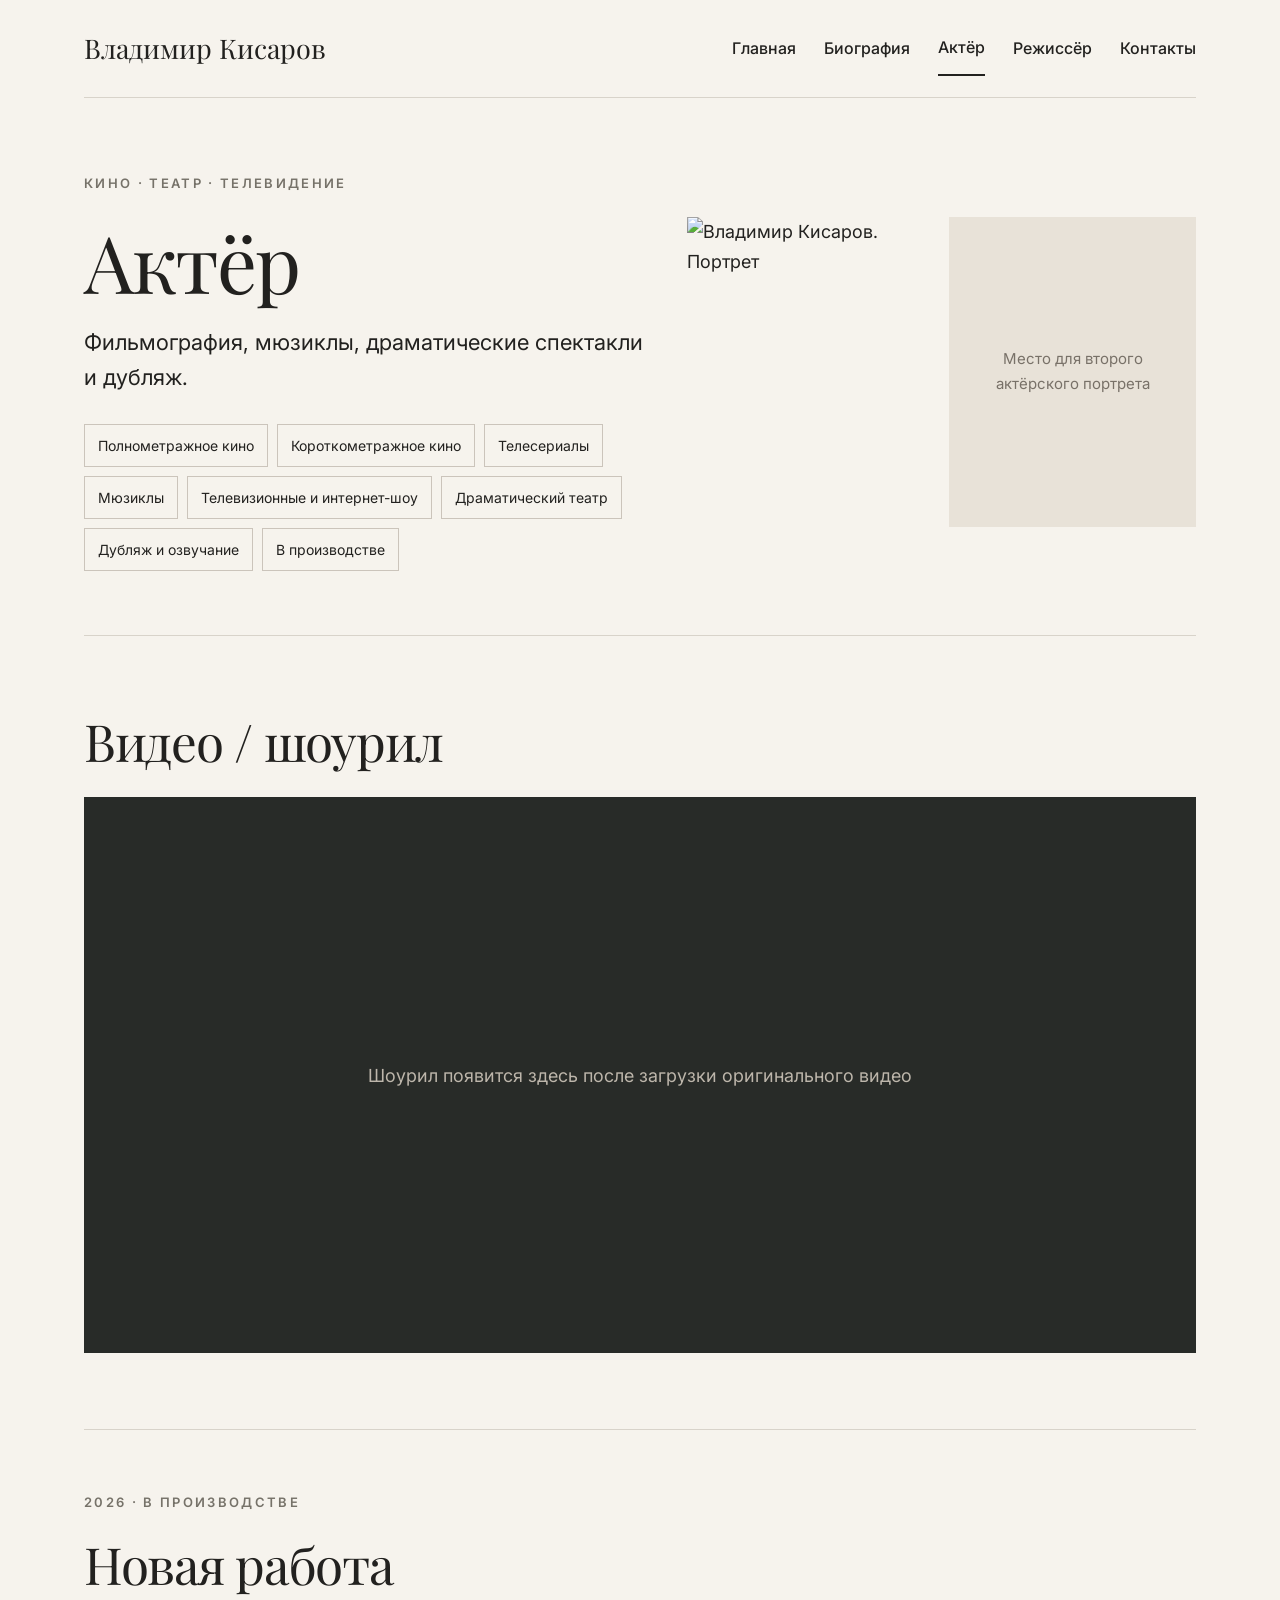
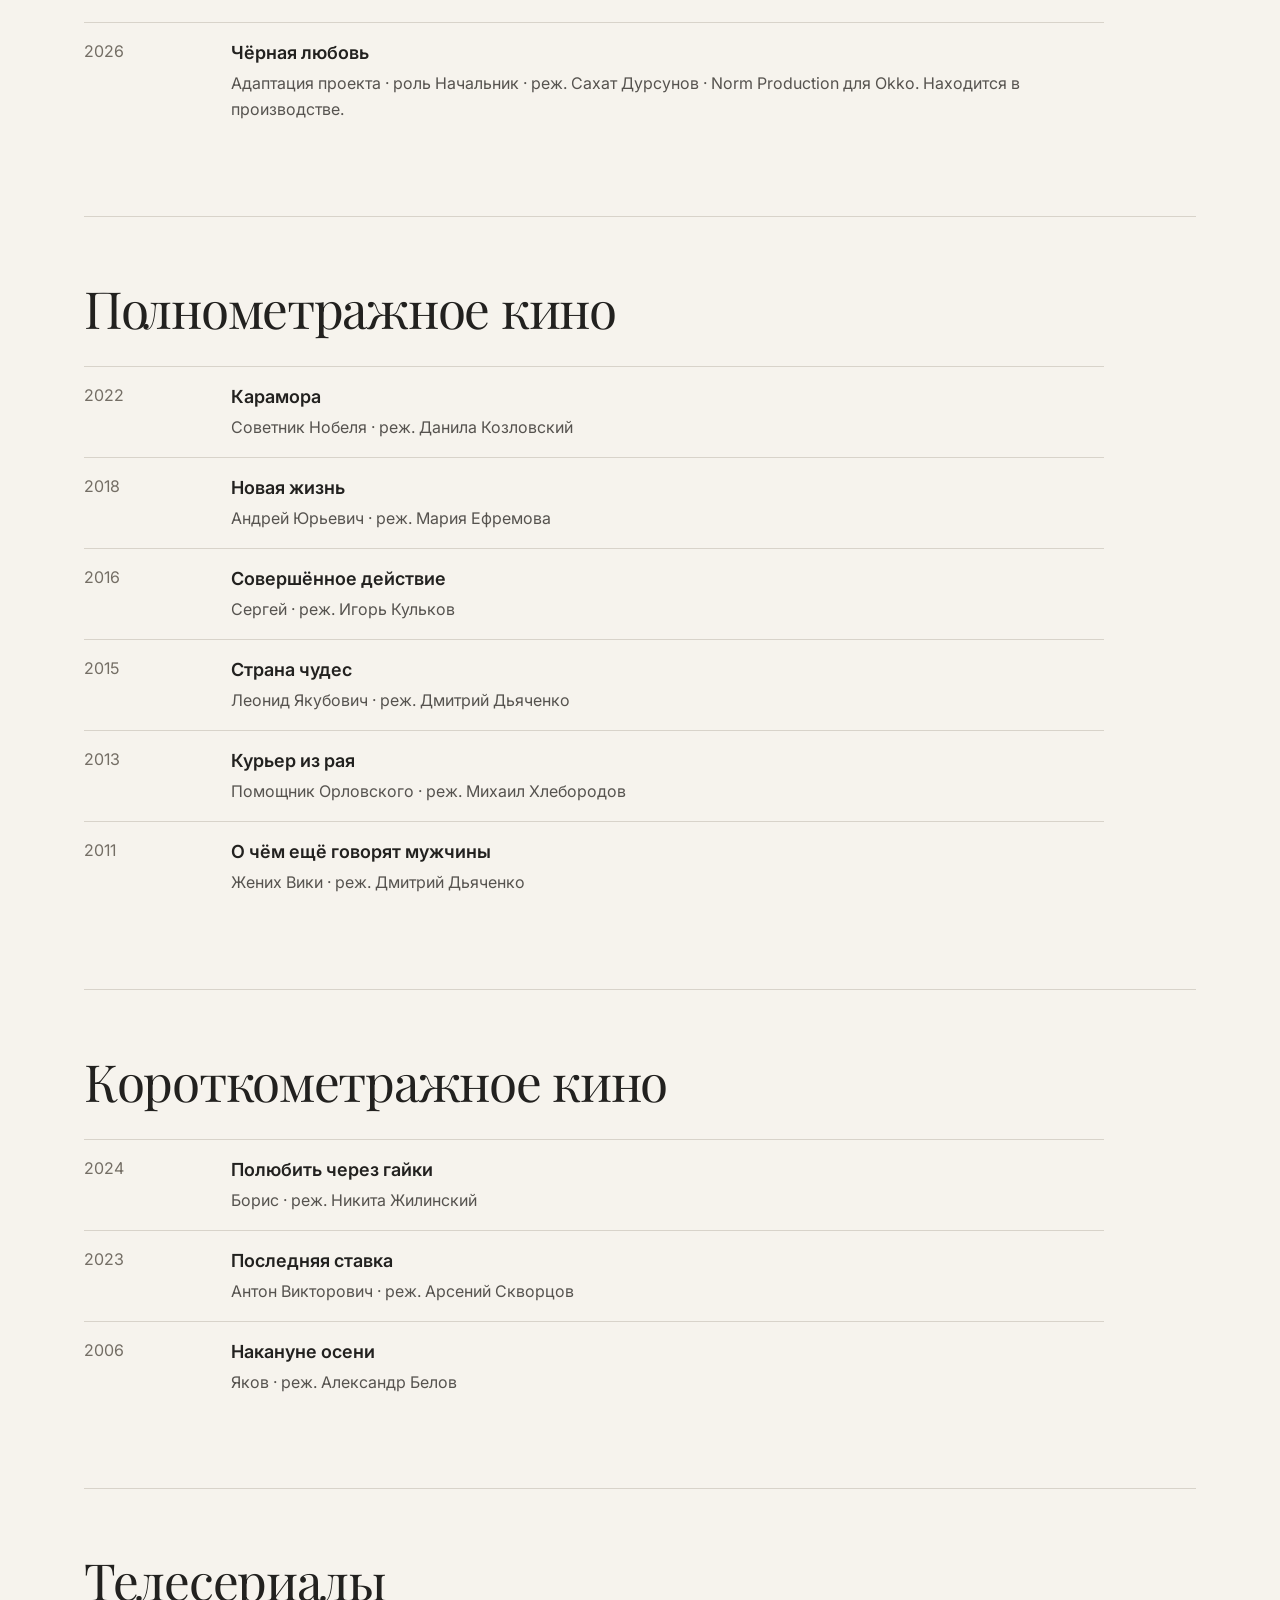
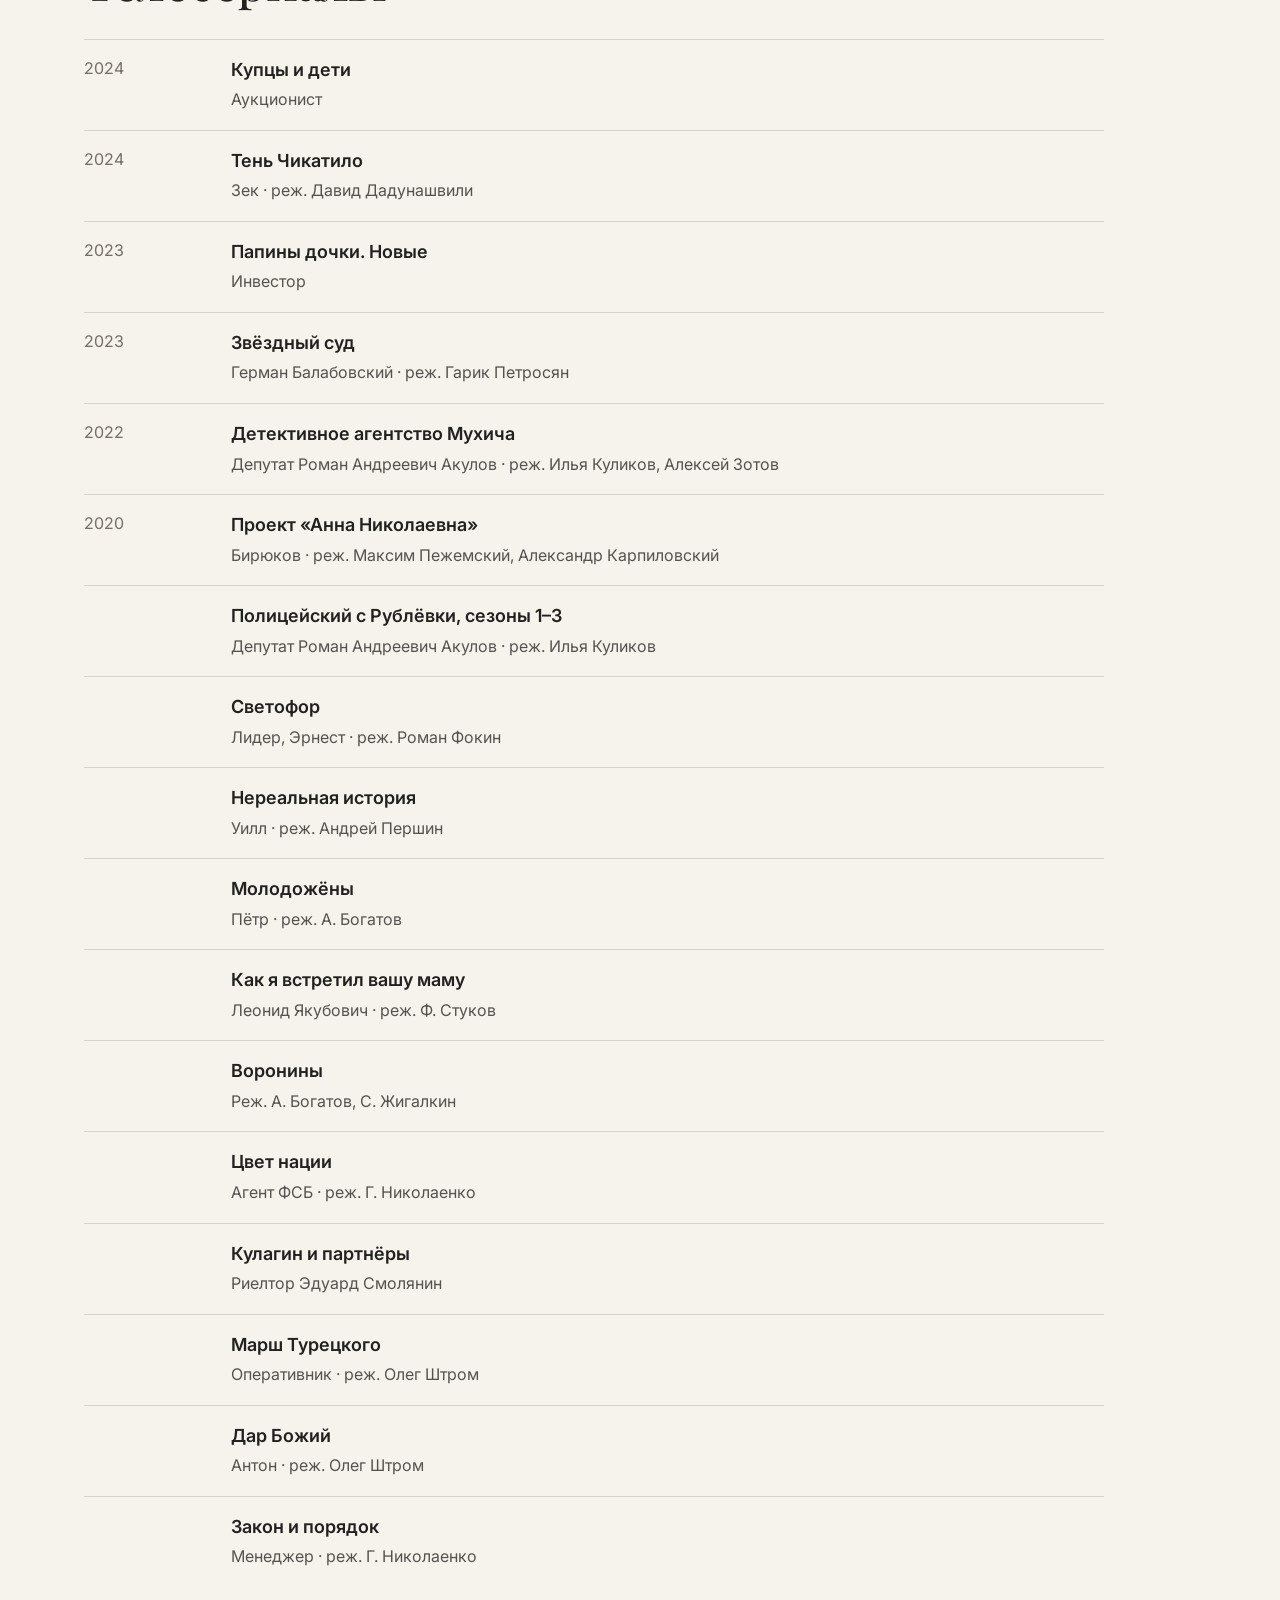
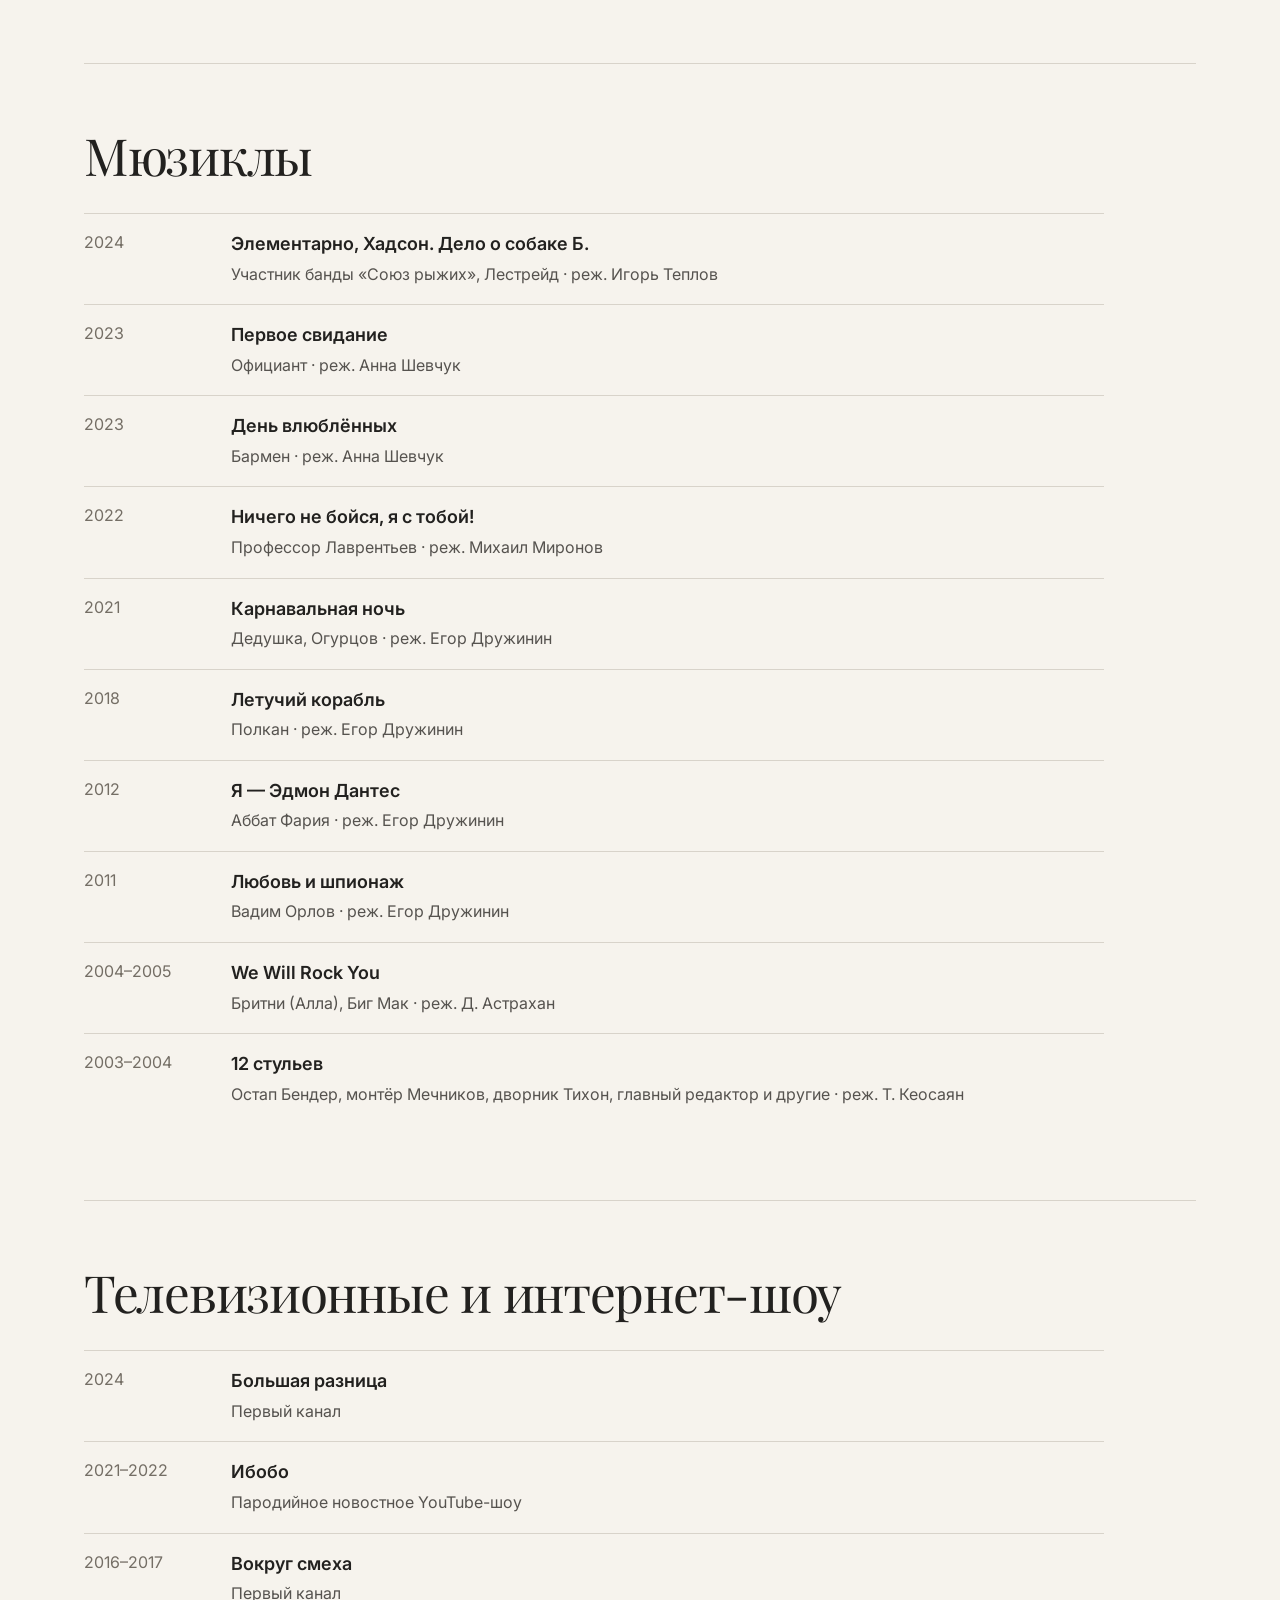
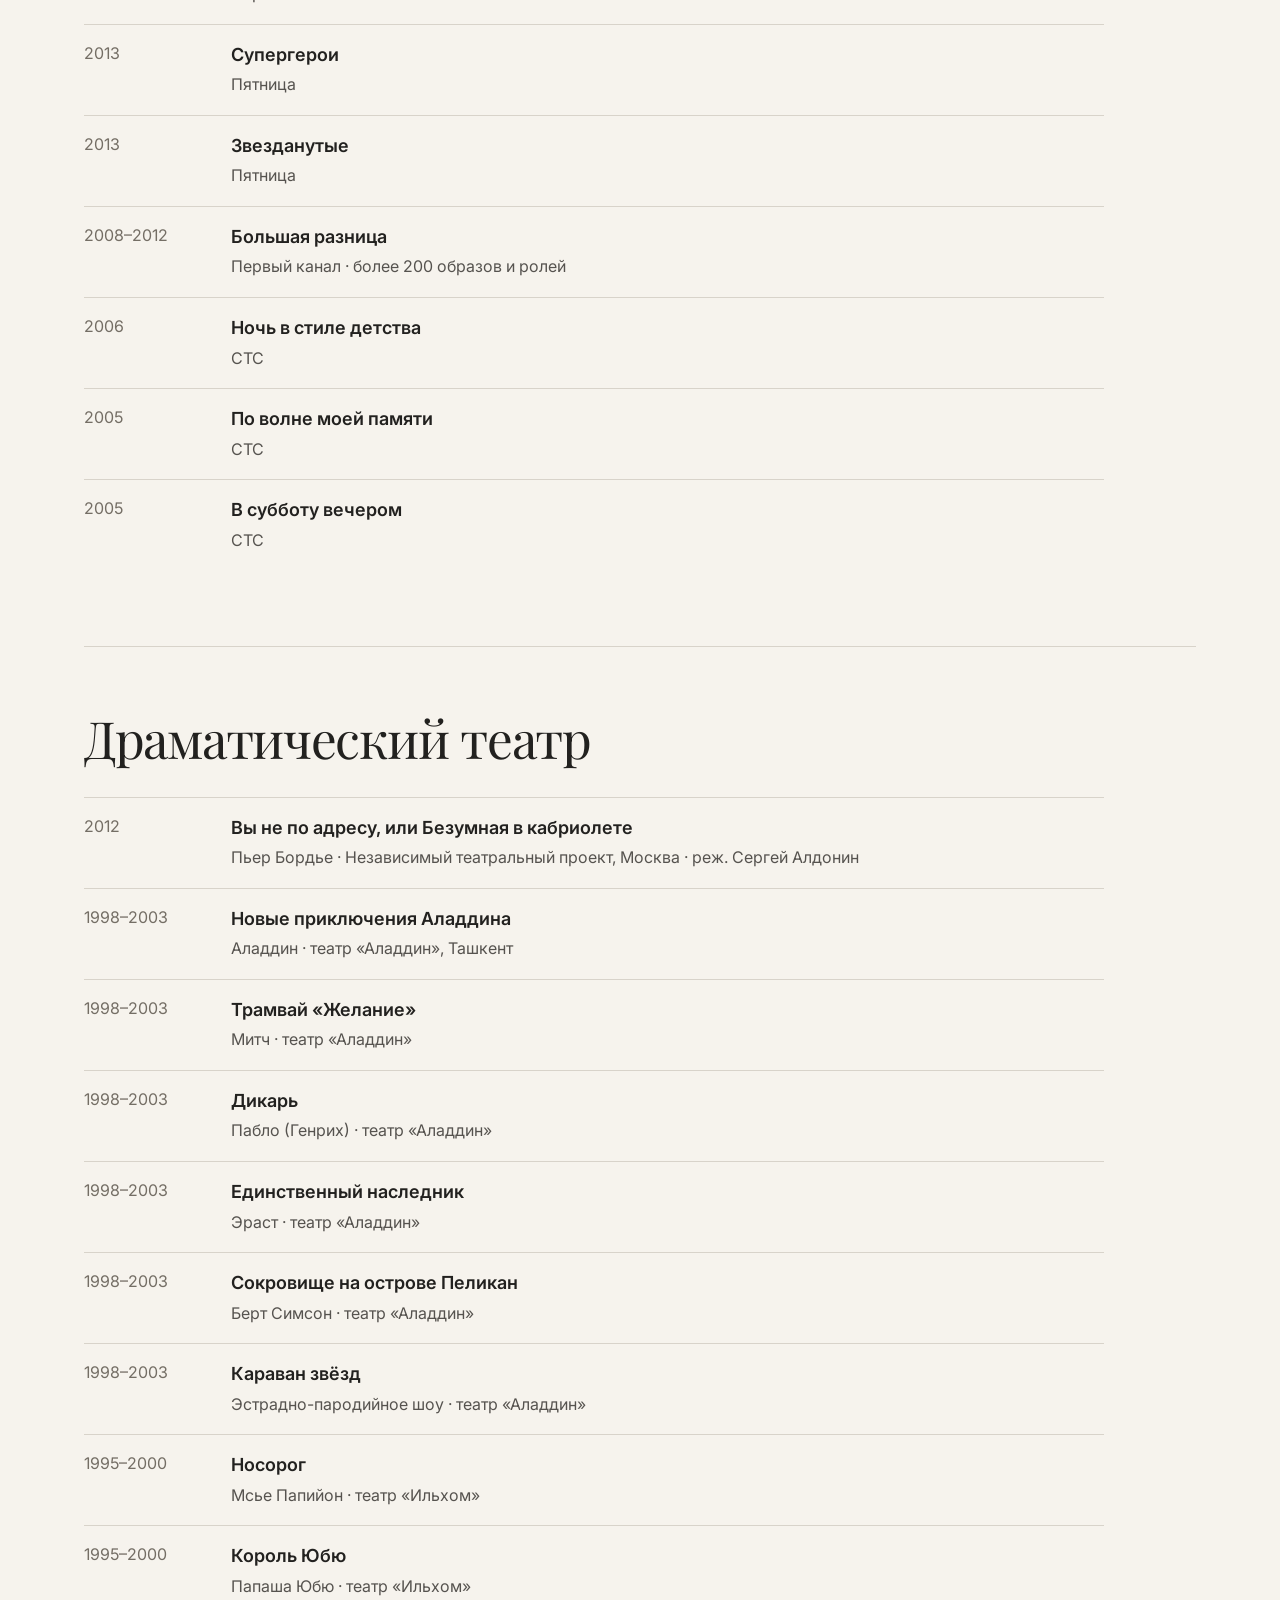
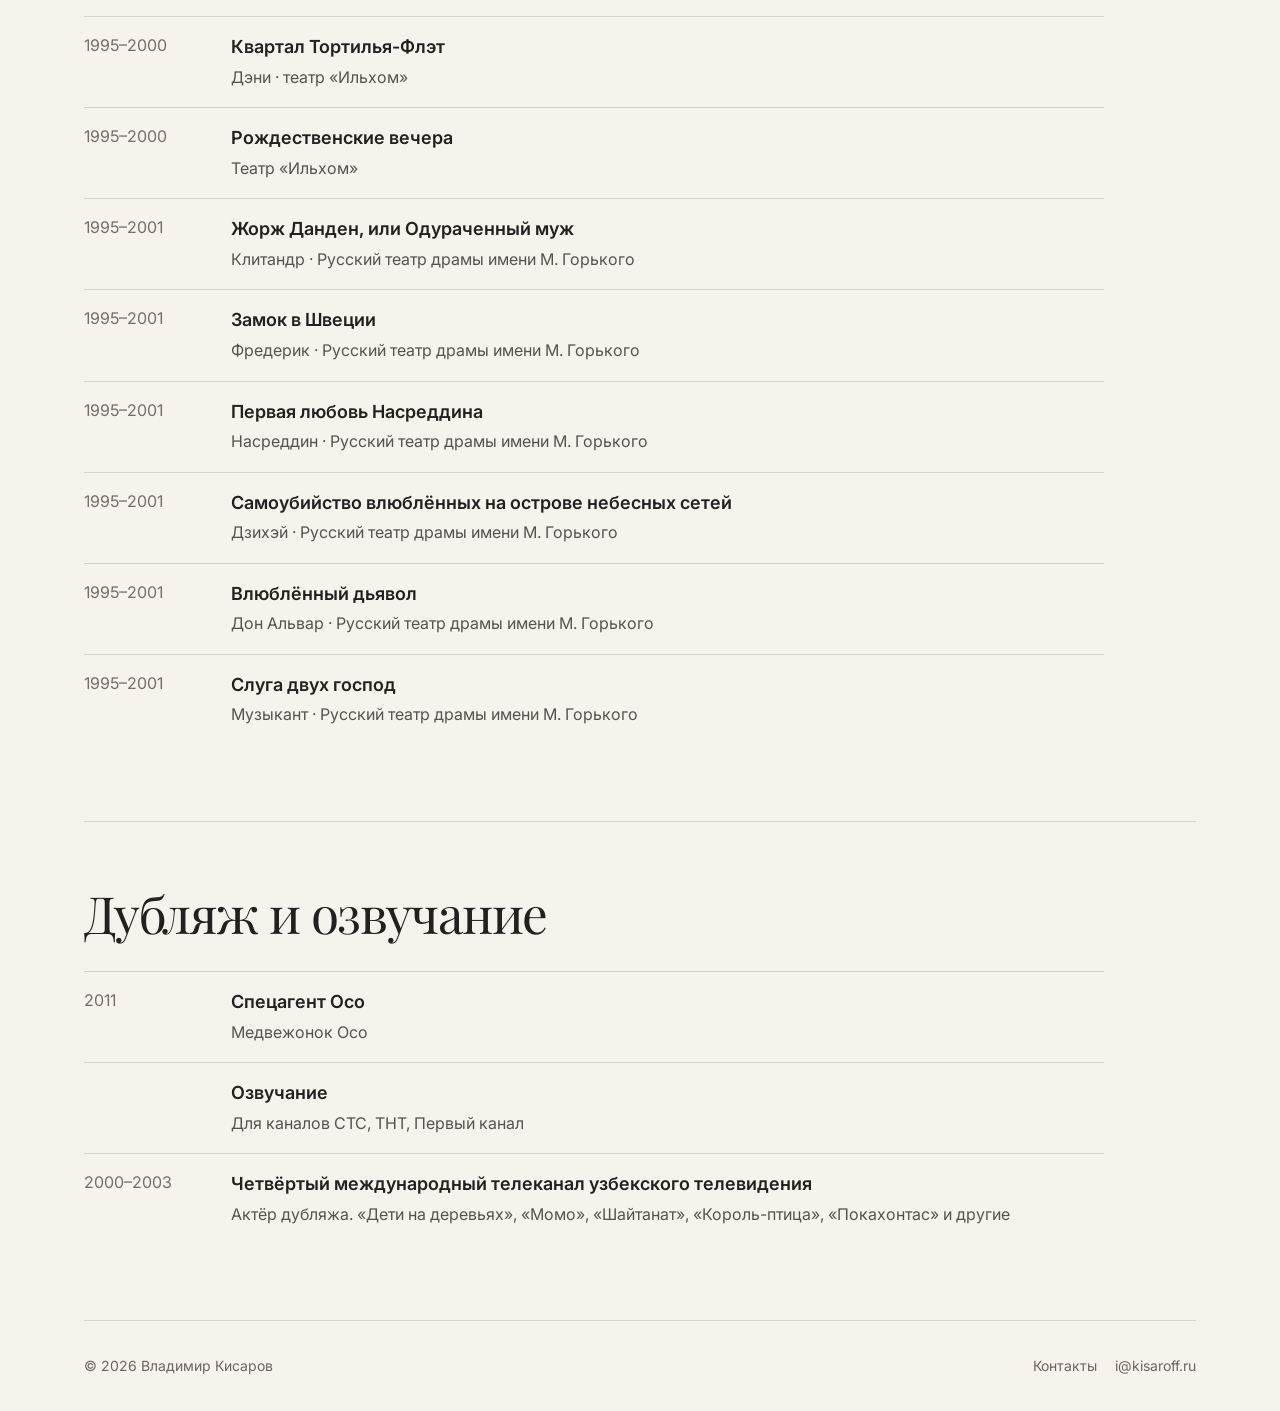
==== commit 34ef2e4d: "Clean actor navigation and remove duplicate photo placeholder" ====
--- a/actor.html
+++ b/actor.html
@@ -1 +1 @@
-<!doctype html><html lang="ru"><head><meta charset="utf-8"><meta name="viewport" content="width=device-width,initial-scale=1"><meta name="theme-color" content="#f6f3ed"><meta name="description" content="Актёрское резюме Владимира Кисарова: кино, телесериалы, театр, мюзиклы, телевидение, дубляж и шоурил."><title>Актёр — Владимир Кисаров</title><link rel="stylesheet" href="styles.css"></head><body><div class="site-shell"><header class="site-header"><a class="wordmark" href="index.html">Владимир Кисаров</a><nav class="navigation" aria-label="Основное меню"><a href="index.html">Главная</a><a href="biography.html">Биография</a><a href="actor.html" aria-current="page">Актёр</a><a href="director.html">Режиссёр</a><a href="contacts.html">Контакты</a></nav></header><main id="content"><section class="page-heading actor-top"><div><div class="kicker">Кино · Театр · Телевидение</div><h1>Актёр</h1><p class="lead">Фильмография, мюзиклы, драматические спектакли и дубляж.</p><nav class="filmography-nav" aria-label="Разделы резюме"><a href="#credits-0">Фото и видео</a><a href="#credits-1">Полнометражное кино</a><a href="#credits-2">Короткометражное кино</a><a href="#credits-3">Телесериалы</a><a href="#credits-4">Мюзиклы</a><a href="#credits-5">Телевизионные и интернет-шоу</a><a href="#credits-6">Драматический театр</a><a href="#credits-7">Дубляж и озвучание</a><a href="#production">В производстве</a><a href="#theatre">Театр</a></nav></div><div class="portrait-grid"><div><img src="https://90f1661d-2ff4-4f29-b07c-0e47453ca691.selstorage.ru/site778767/6f8d5abe-eb7f-4a89-b956-8c31d4e5184a/6f8d5abe-eb7f-4a89-b956-8c31d4e5184a-15685845.jpeg" alt="Владимир Кисаров. Портрет" loading="eager"></div><div class="image-slot">Место для второго актёрского портрета</div></div></section><section class="section"><div class="section-heading"><h2>Видео / шоурил</h2></div><div class="video-empty">Шоурил появится здесь после загрузки оригинального видео</div></section><section class="section credit-section" id="production"><div class="kicker">2026 · В производстве</div><h2>Новая работа</h2><div class="credits"><div class="credit"><div class="year">2026</div><div><strong>Чёрная любовь</strong><p>Адаптация проекта · роль Начальник · реж. Сахат Дурсунов · Norm Production для Okko. Находится в производстве.</p></div></div></div></section><section class="section credit-section" id="credits-0"><h2>Фото и видео</h2><p class="note">Галерею фотографий и шоурил добавим после переноса оригинальных медиафайлов.</p></section><section class="section credit-section" id="credits-1"><h2>Полнометражное кино</h2><div class="credits"><div class="credit"><div class="year">2022</div><div><strong>Карамора</strong><p>Советник Нобеля · реж. Данила Козловский</p></div></div><div class="credit"><div class="year">2018</div><div><strong>Новая жизнь</strong><p>Андрей Юрьевич · реж. Мария Ефремова</p></div></div><div class="credit"><div class="year">2016</div><div><strong>Совершённое действие</strong><p>Сергей · реж. Игорь Кульков</p></div></div><div class="credit"><div class="year">2015</div><div><strong>Страна чудес</strong><p>Леонид Якубович · реж. Дмитрий Дьяченко</p></div></div><div class="credit"><div class="year">2013</div><div><strong>Курьер из рая</strong><p>Помощник Орловского · реж. Михаил Хлебородов</p></div></div><div class="credit"><div class="year">2011</div><div><strong>О чём ещё говорят мужчины</strong><p>Жених Вики · реж. Дмитрий Дьяченко</p></div></div></div></section><section class="section credit-section" id="credits-2"><h2>Короткометражное кино</h2><div class="credits"><div class="credit"><div class="year">2024</div><div><strong>Полюбить через гайки</strong><p>Борис · реж. Никита Жилинский</p></div></div><div class="credit"><div class="year">2023</div><div><strong>Последняя ставка</strong><p>Антон Викторович · реж. Арсений Скворцов</p></div></div><div class="credit"><div class="year">2006</div><div><strong>Накануне осени</strong><p>Яков · реж. Александр Белов</p></div></div></div></section><section class="section credit-section" id="credits-3"><h2>Телесериалы</h2><div class="credits"><div class="credit"><div class="year">2024</div><div><strong>Купцы и дети</strong><p>Аукционист</p></div></div><div class="credit"><div class="year">2024</div><div><strong>Тень Чикатило</strong><p>Зек · реж. Давид Дадунашвили</p></div></div><div class="credit"><div class="year">2023</div><div><strong>Папины дочки. Новые</strong><p>Инвестор</p></div></div><div class="credit"><div class="year">2023</div><div><strong>Звёздный суд</strong><p>Герман Балабовский · реж. Гарик Петросян</p></div></div><div class="credit"><div class="year">2022</div><div><strong>Детективное агентство Мухича</strong><p>Депутат Роман Андреевич Акулов · реж. Илья Куликов, Алексей Зотов</p></div></div><div class="credit"><div class="year">2020</div><div><strong>Проект «Анна Николаевна»</strong><p>Бирюков · реж. Максим Пежемский, Александр Карпиловский</p></div></div><div class="credit"><div class="year"></div><div><strong>Полицейский с Рублёвки, сезоны 1–3</strong><p>Депутат Роман Андреевич Акулов · реж. Илья Куликов</p></div></div><div class="credit"><div class="year"></div><div><strong>Светофор</strong><p>Лидер, Эрнест · реж. Роман Фокин</p></div></div><div class="credit"><div class="year"></div><div><strong>Нереальная история</strong><p>Уилл · реж. Андрей Першин</p></div></div><div class="credit"><div class="year"></div><div><strong>Молодожёны</strong><p>Пётр · реж. А. Богатов</p></div></div><div class="credit"><div class="year"></div><div><strong>Как я встретил вашу маму</strong><p>Леонид Якубович · реж. Ф. Стуков</p></div></div><div class="credit"><div class="year"></div><div><strong>Воронины</strong><p>Реж. А. Богатов, С. Жигалкин</p></div></div><div class="credit"><div class="year"></div><div><strong>Цвет нации</strong><p>Агент ФСБ · реж. Г. Николаенко</p></div></div><div class="credit"><div class="year"></div><div><strong>Кулагин и партнёры</strong><p>Риелтор Эдуард Смолянин</p></div></div><div class="credit"><div class="year"></div><div><strong>Марш Турецкого</strong><p>Оперативник · реж. Олег Штром</p></div></div><div class="credit"><div class="year"></div><div><strong>Дар Божий</strong><p>Антон · реж. Олег Штром</p></div></div><div class="credit"><div class="year"></div><div><strong>Закон и порядок</strong><p>Менеджер · реж. Г. Николаенко</p></div></div></div></section><section class="section credit-section" id="credits-4"><h2>Мюзиклы</h2><div class="credits"><div class="credit"><div class="year">2024</div><div><strong>Элементарно, Хадсон. Дело о собаке Б.</strong><p>Участник банды «Союз рыжих», Лестрейд · реж. Игорь Теплов</p></div></div><div class="credit"><div class="year">2023</div><div><strong>Первое свидание</strong><p>Официант · реж. Анна Шевчук</p></div></div><div class="credit"><div class="year">2023</div><div><strong>День влюблённых</strong><p>Бармен · реж. Анна Шевчук</p></div></div><div class="credit"><div class="year">2022</div><div><strong>Ничего не бойся, я с тобой!</strong><p>Профессор Лаврентьев · реж. Михаил Миронов</p></div></div><div class="credit"><div class="year">2021</div><div><strong>Карнавальная ночь</strong><p>Дедушка, Огурцов · реж. Егор Дружинин</p></div></div><div class="credit"><div class="year">2018</div><div><strong>Летучий корабль</strong><p>Полкан · реж. Егор Дружинин</p></div></div><div class="credit"><div class="year">2012</div><div><strong>Я — Эдмон Дантес</strong><p>Аббат Фария · реж. Егор Дружинин</p></div></div><div class="credit"><div class="year">2011</div><div><strong>Любовь и шпионаж</strong><p>Вадим Орлов · реж. Егор Дружинин</p></div></div><div class="credit"><div class="year">2004–2005</div><div><strong>We Will Rock You</strong><p>Бритни (Алла), Биг Мак · реж. Д. Астрахан</p></div></div><div class="credit"><div class="year">2003–2004</div><div><strong>12 стульев</strong><p>Остап Бендер, монтёр Мечников, дворник Тихон, главный редактор и другие · реж. Т. Кеосаян</p></div></div></div></section><section class="section credit-section" id="credits-5"><h2>Телевизионные и интернет-шоу</h2><div class="credits"><div class="credit"><div class="year">2024</div><div><strong>Большая разница</strong><p>Первый канал</p></div></div><div class="credit"><div class="year">2021–2022</div><div><strong>Ибобо</strong><p>Пародийное новостное YouTube-шоу</p></div></div><div class="credit"><div class="year">2016–2017</div><div><strong>Вокруг смеха</strong><p>Первый канал</p></div></div><div class="credit"><div class="year">2013</div><div><strong>Супергерои</strong><p>Пятница</p></div></div><div class="credit"><div class="year">2013</div><div><strong>Звезданутые</strong><p>Пятница</p></div></div><div class="credit"><div class="year">2008–2012</div><div><strong>Большая разница</strong><p>Первый канал · более 200 образов и ролей</p></div></div><div class="credit"><div class="year">2006</div><div><strong>Ночь в стиле детства</strong><p>СТС</p></div></div><div class="credit"><div class="year">2005</div><div><strong>По волне моей памяти</strong><p>СТС</p></div></div><div class="credit"><div class="year">2005</div><div><strong>В субботу вечером</strong><p>СТС</p></div></div></div></section><section class="section credit-section" id="credits-6"><h2>Драматический театр</h2><div class="credits"><div class="credit"><div class="year">2012</div><div><strong>Вы не по адресу, или Безумная в кабриолете</strong><p>Пьер Бордье · Независимый театральный проект, Москва · реж. Сергей Алдонин</p></div></div><div class="credit"><div class="year">1998–2003</div><div><strong>Новые приключения Аладдина</strong><p>Аладдин · театр «Аладдин», Ташкент</p></div></div><div class="credit"><div class="year">1998–2003</div><div><strong>Трамвай «Желание»</strong><p>Митч · театр «Аладдин»</p></div></div><div class="credit"><div class="year">1998–2003</div><div><strong>Дикарь</strong><p>Пабло (Генрих) · театр «Аладдин»</p></div></div><div class="credit"><div class="year">1998–2003</div><div><strong>Единственный наследник</strong><p>Эраст · театр «Аладдин»</p></div></div><div class="credit"><div class="year">1998–2003</div><div><strong>Сокровище на острове Пеликан</strong><p>Берт Симсон · театр «Аладдин»</p></div></div><div class="credit"><div class="year">1998–2003</div><div><strong>Караван звёзд</strong><p>Эстрадно-пародийное шоу · театр «Аладдин»</p></div></div><div class="credit"><div class="year">1995–2000</div><div><strong>Носорог</strong><p>Мсье Папийон · театр «Ильхом»</p></div></div><div class="credit"><div class="year">1995–2000</div><div><strong>Король Юбю</strong><p>Папаша Юбю · театр «Ильхом»</p></div></div><div class="credit"><div class="year">1995–2000</div><div><strong>Квартал Тортилья-Флэт</strong><p>Дэни · театр «Ильхом»</p></div></div><div class="credit"><div class="year">1995–2000</div><div><strong>Рождественские вечера</strong><p>Театр «Ильхом»</p></div></div><div class="credit"><div class="year">1995–2001</div><div><strong>Жорж Данден, или Одураченный муж</strong><p>Клитандр · Русский театр драмы имени М. Горького</p></div></div><div class="credit"><div class="year">1995–2001</div><div><strong>Замок в Швеции</strong><p>Фредерик · Русский театр драмы имени М. Горького</p></div></div><div class="credit"><div class="year">1995–2001</div><div><strong>Первая любовь Насреддина</strong><p>Насреддин · Русский театр драмы имени М. Горького</p></div></div><div class="credit"><div class="year">1995–2001</div><div><strong>Самоубийство влюблённых на острове небесных сетей</strong><p>Дзихэй · Русский театр драмы имени М. Горького</p></div></div><div class="credit"><div class="year">1995–2001</div><div><strong>Влюблённый дьявол</strong><p>Дон Альвар · Русский театр драмы имени М. Горького</p></div></div><div class="credit"><div class="year">1995–2001</div><div><strong>Слуга двух господ</strong><p>Музыкант · Русский театр драмы имени М. Горького</p></div></div></div></section><section class="section credit-section" id="credits-7"><h2>Дубляж и озвучание</h2><div class="credits"><div class="credit"><div class="year">2011</div><div><strong>Спецагент Осо</strong><p>Медвежонок Осо</p></div></div><div class="credit"><div class="year"></div><div><strong>Озвучание</strong><p>Для каналов СТС, ТНТ, Первый канал</p></div></div><div class="credit"><div class="year">2000–2003</div><div><strong>Четвёртый международный телеканал узбекского телевидения</strong><p>Актёр дубляжа. «Дети на деревьях», «Момо», «Шайтанат», «Король-птица», «Покахонтас» и другие</p></div></div></div></section></main><footer class="site-footer"><span>© 2026 Владимир Кисаров</span><nav aria-label="Ссылки внизу страницы"><a href="contacts.html">Контакты</a><a href="mailto:i@kisaroff.ru">i@kisaroff.ru</a></nav></footer></div></body></html>+<!doctype html><html lang="ru"><head><meta charset="utf-8"><meta name="viewport" content="width=device-width,initial-scale=1"><meta name="theme-color" content="#f6f3ed"><meta name="description" content="Актёрское резюме Владимира Кисарова: кино, телесериалы, театр, мюзиклы, телевидение, дубляж и шоурил."><title>Актёр — Владимир Кисаров</title><link rel="stylesheet" href="styles.css"></head><body><div class="site-shell"><header class="site-header"><a class="wordmark" href="index.html">Владимир Кисаров</a><nav class="navigation" aria-label="Основное меню"><a href="index.html">Главная</a><a href="biography.html">Биография</a><a href="actor.html" aria-current="page">Актёр</a><a href="director.html">Режиссёр</a><a href="contacts.html">Контакты</a></nav></header><main id="content"><section class="page-heading actor-top"><div><div class="kicker">Кино · Театр · Телевидение</div><h1>Актёр</h1><p class="lead">Фильмография, мюзиклы, драматические спектакли и дубляж.</p><nav class="filmography-nav" aria-label="Разделы резюме"><a href="#credits-1">Полнометражное кино</a><a href="#credits-2">Короткометражное кино</a><a href="#credits-3">Телесериалы</a><a href="#credits-4">Мюзиклы</a><a href="#credits-5">Телевизионные и интернет-шоу</a><a href="#credits-6">Драматический театр</a><a href="#credits-7">Дубляж и озвучание</a><a href="#production">В производстве</a></nav></div><div class="portrait-grid"><div><img src="https://90f1661d-2ff4-4f29-b07c-0e47453ca691.selstorage.ru/site778767/6f8d5abe-eb7f-4a89-b956-8c31d4e5184a/6f8d5abe-eb7f-4a89-b956-8c31d4e5184a-15685845.jpeg" alt="Владимир Кисаров. Портрет" loading="eager"></div><div class="image-slot">Место для второго актёрского портрета</div></div></section><section class="section"><div class="section-heading"><h2>Видео / шоурил</h2></div><div class="video-empty">Шоурил появится здесь после загрузки оригинального видео</div></section><section class="section credit-section" id="production"><div class="kicker">2026 · В производстве</div><h2>Новая работа</h2><div class="credits"><div class="credit"><div class="year">2026</div><div><strong>Чёрная любовь</strong><p>Адаптация проекта · роль Начальник · реж. Сахат Дурсунов · Norm Production для Okko. Находится в производстве.</p></div></div></div></section><section class="section credit-section" id="credits-1"><h2>Полнометражное кино</h2><div class="credits"><div class="credit"><div class="year">2022</div><div><strong>Карамора</strong><p>Советник Нобеля · реж. Данила Козловский</p></div></div><div class="credit"><div class="year">2018</div><div><strong>Новая жизнь</strong><p>Андрей Юрьевич · реж. Мария Ефремова</p></div></div><div class="credit"><div class="year">2016</div><div><strong>Совершённое действие</strong><p>Сергей · реж. Игорь Кульков</p></div></div><div class="credit"><div class="year">2015</div><div><strong>Страна чудес</strong><p>Леонид Якубович · реж. Дмитрий Дьяченко</p></div></div><div class="credit"><div class="year">2013</div><div><strong>Курьер из рая</strong><p>Помощник Орловского · реж. Михаил Хлебородов</p></div></div><div class="credit"><div class="year">2011</div><div><strong>О чём ещё говорят мужчины</strong><p>Жених Вики · реж. Дмитрий Дьяченко</p></div></div></div></section><section class="section credit-section" id="credits-2"><h2>Короткометражное кино</h2><div class="credits"><div class="credit"><div class="year">2024</div><div><strong>Полюбить через гайки</strong><p>Борис · реж. Никита Жилинский</p></div></div><div class="credit"><div class="year">2023</div><div><strong>Последняя ставка</strong><p>Антон Викторович · реж. Арсений Скворцов</p></div></div><div class="credit"><div class="year">2006</div><div><strong>Накануне осени</strong><p>Яков · реж. Александр Белов</p></div></div></div></section><section class="section credit-section" id="credits-3"><h2>Телесериалы</h2><div class="credits"><div class="credit"><div class="year">2024</div><div><strong>Купцы и дети</strong><p>Аукционист</p></div></div><div class="credit"><div class="year">2024</div><div><strong>Тень Чикатило</strong><p>Зек · реж. Давид Дадунашвили</p></div></div><div class="credit"><div class="year">2023</div><div><strong>Папины дочки. Новые</strong><p>Инвестор</p></div></div><div class="credit"><div class="year">2023</div><div><strong>Звёздный суд</strong><p>Герман Балабовский · реж. Гарик Петросян</p></div></div><div class="credit"><div class="year">2022</div><div><strong>Детективное агентство Мухича</strong><p>Депутат Роман Андреевич Акулов · реж. Илья Куликов, Алексей Зотов</p></div></div><div class="credit"><div class="year">2020</div><div><strong>Проект «Анна Николаевна»</strong><p>Бирюков · реж. Максим Пежемский, Александр Карпиловский</p></div></div><div class="credit"><div class="year"></div><div><strong>Полицейский с Рублёвки, сезоны 1–3</strong><p>Депутат Роман Андреевич Акулов · реж. Илья Куликов</p></div></div><div class="credit"><div class="year"></div><div><strong>Светофор</strong><p>Лидер, Эрнест · реж. Роман Фокин</p></div></div><div class="credit"><div class="year"></div><div><strong>Нереальная история</strong><p>Уилл · реж. Андрей Першин</p></div></div><div class="credit"><div class="year"></div><div><strong>Молодожёны</strong><p>Пётр · реж. А. Богатов</p></div></div><div class="credit"><div class="year"></div><div><strong>Как я встретил вашу маму</strong><p>Леонид Якубович · реж. Ф. Стуков</p></div></div><div class="credit"><div class="year"></div><div><strong>Воронины</strong><p>Реж. А. Богатов, С. Жигалкин</p></div></div><div class="credit"><div class="year"></div><div><strong>Цвет нации</strong><p>Агент ФСБ · реж. Г. Николаенко</p></div></div><div class="credit"><div class="year"></div><div><strong>Кулагин и партнёры</strong><p>Риелтор Эдуард Смолянин</p></div></div><div class="credit"><div class="year"></div><div><strong>Марш Турецкого</strong><p>Оперативник · реж. Олег Штром</p></div></div><div class="credit"><div class="year"></div><div><strong>Дар Божий</strong><p>Антон · реж. Олег Штром</p></div></div><div class="credit"><div class="year"></div><div><strong>Закон и порядок</strong><p>Менеджер · реж. Г. Николаенко</p></div></div></div></section><section class="section credit-section" id="credits-4"><h2>Мюзиклы</h2><div class="credits"><div class="credit"><div class="year">2024</div><div><strong>Элементарно, Хадсон. Дело о собаке Б.</strong><p>Участник банды «Союз рыжих», Лестрейд · реж. Игорь Теплов</p></div></div><div class="credit"><div class="year">2023</div><div><strong>Первое свидание</strong><p>Официант · реж. Анна Шевчук</p></div></div><div class="credit"><div class="year">2023</div><div><strong>День влюблённых</strong><p>Бармен · реж. Анна Шевчук</p></div></div><div class="credit"><div class="year">2022</div><div><strong>Ничего не бойся, я с тобой!</strong><p>Профессор Лаврентьев · реж. Михаил Миронов</p></div></div><div class="credit"><div class="year">2021</div><div><strong>Карнавальная ночь</strong><p>Дедушка, Огурцов · реж. Егор Дружинин</p></div></div><div class="credit"><div class="year">2018</div><div><strong>Летучий корабль</strong><p>Полкан · реж. Егор Дружинин</p></div></div><div class="credit"><div class="year">2012</div><div><strong>Я — Эдмон Дантес</strong><p>Аббат Фария · реж. Егор Дружинин</p></div></div><div class="credit"><div class="year">2011</div><div><strong>Любовь и шпионаж</strong><p>Вадим Орлов · реж. Егор Дружинин</p></div></div><div class="credit"><div class="year">2004–2005</div><div><strong>We Will Rock You</strong><p>Бритни (Алла), Биг Мак · реж. Д. Астрахан</p></div></div><div class="credit"><div class="year">2003–2004</div><div><strong>12 стульев</strong><p>Остап Бендер, монтёр Мечников, дворник Тихон, главный редактор и другие · реж. Т. Кеосаян</p></div></div></div></section><section class="section credit-section" id="credits-5"><h2>Телевизионные и интернет-шоу</h2><div class="credits"><div class="credit"><div class="year">2024</div><div><strong>Большая разница</strong><p>Первый канал</p></div></div><div class="credit"><div class="year">2021–2022</div><div><strong>Ибобо</strong><p>Пародийное новостное YouTube-шоу</p></div></div><div class="credit"><div class="year">2016–2017</div><div><strong>Вокруг смеха</strong><p>Первый канал</p></div></div><div class="credit"><div class="year">2013</div><div><strong>Супергерои</strong><p>Пятница</p></div></div><div class="credit"><div class="year">2013</div><div><strong>Звезданутые</strong><p>Пятница</p></div></div><div class="credit"><div class="year">2008–2012</div><div><strong>Большая разница</strong><p>Первый канал · более 200 образов и ролей</p></div></div><div class="credit"><div class="year">2006</div><div><strong>Ночь в стиле детства</strong><p>СТС</p></div></div><div class="credit"><div class="year">2005</div><div><strong>По волне моей памяти</strong><p>СТС</p></div></div><div class="credit"><div class="year">2005</div><div><strong>В субботу вечером</strong><p>СТС</p></div></div></div></section><section class="section credit-section" id="credits-6"><h2>Драматический театр</h2><div class="credits"><div class="credit"><div class="year">2012</div><div><strong>Вы не по адресу, или Безумная в кабриолете</strong><p>Пьер Бордье · Независимый театральный проект, Москва · реж. Сергей Алдонин</p></div></div><div class="credit"><div class="year">1998–2003</div><div><strong>Новые приключения Аладдина</strong><p>Аладдин · театр «Аладдин», Ташкент</p></div></div><div class="credit"><div class="year">1998–2003</div><div><strong>Трамвай «Желание»</strong><p>Митч · театр «Аладдин»</p></div></div><div class="credit"><div class="year">1998–2003</div><div><strong>Дикарь</strong><p>Пабло (Генрих) · театр «Аладдин»</p></div></div><div class="credit"><div class="year">1998–2003</div><div><strong>Единственный наследник</strong><p>Эраст · театр «Аладдин»</p></div></div><div class="credit"><div class="year">1998–2003</div><div><strong>Сокровище на острове Пеликан</strong><p>Берт Симсон · театр «Аладдин»</p></div></div><div class="credit"><div class="year">1998–2003</div><div><strong>Караван звёзд</strong><p>Эстрадно-пародийное шоу · театр «Аладдин»</p></div></div><div class="credit"><div class="year">1995–2000</div><div><strong>Носорог</strong><p>Мсье Папийон · театр «Ильхом»</p></div></div><div class="credit"><div class="year">1995–2000</div><div><strong>Король Юбю</strong><p>Папаша Юбю · театр «Ильхом»</p></div></div><div class="credit"><div class="year">1995–2000</div><div><strong>Квартал Тортилья-Флэт</strong><p>Дэни · театр «Ильхом»</p></div></div><div class="credit"><div class="year">1995–2000</div><div><strong>Рождественские вечера</strong><p>Театр «Ильхом»</p></div></div><div class="credit"><div class="year">1995–2001</div><div><strong>Жорж Данден, или Одураченный муж</strong><p>Клитандр · Русский театр драмы имени М. Горького</p></div></div><div class="credit"><div class="year">1995–2001</div><div><strong>Замок в Швеции</strong><p>Фредерик · Русский театр драмы имени М. Горького</p></div></div><div class="credit"><div class="year">1995–2001</div><div><strong>Первая любовь Насреддина</strong><p>Насреддин · Русский театр драмы имени М. Горького</p></div></div><div class="credit"><div class="year">1995–2001</div><div><strong>Самоубийство влюблённых на острове небесных сетей</strong><p>Дзихэй · Русский театр драмы имени М. Горького</p></div></div><div class="credit"><div class="year">1995–2001</div><div><strong>Влюблённый дьявол</strong><p>Дон Альвар · Русский театр драмы имени М. Горького</p></div></div><div class="credit"><div class="year">1995–2001</div><div><strong>Слуга двух господ</strong><p>Музыкант · Русский театр драмы имени М. Горького</p></div></div></div></section><section class="section credit-section" id="credits-7"><h2>Дубляж и озвучание</h2><div class="credits"><div class="credit"><div class="year">2011</div><div><strong>Спецагент Осо</strong><p>Медвежонок Осо</p></div></div><div class="credit"><div class="year"></div><div><strong>Озвучание</strong><p>Для каналов СТС, ТНТ, Первый канал</p></div></div><div class="credit"><div class="year">2000–2003</div><div><strong>Четвёртый международный телеканал узбекского телевидения</strong><p>Актёр дубляжа. «Дети на деревьях», «Момо», «Шайтанат», «Король-птица», «Покахонтас» и другие</p></div></div></div></section></main><footer class="site-footer"><span>© 2026 Владимир Кисаров</span><nav aria-label="Ссылки внизу страницы"><a href="contacts.html">Контакты</a><a href="mailto:i@kisaroff.ru">i@kisaroff.ru</a></nav></footer></div></body></html>
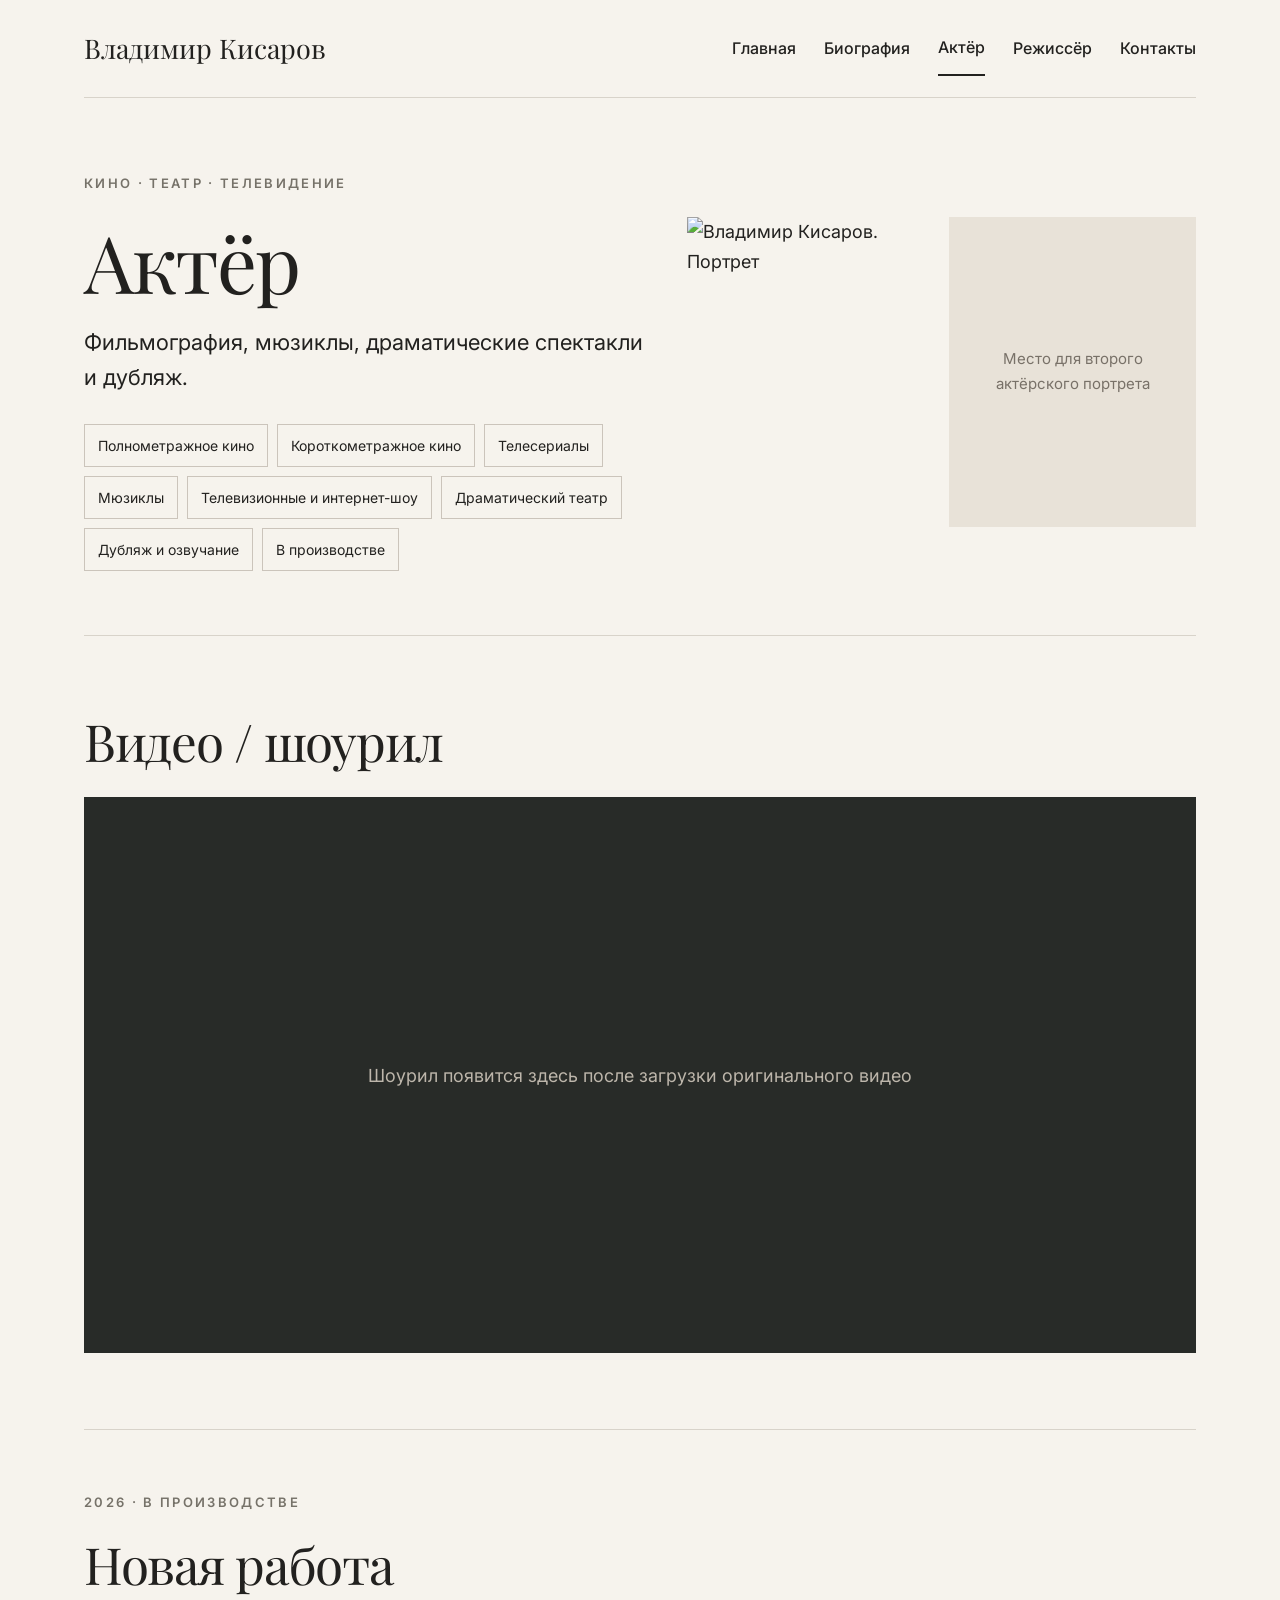
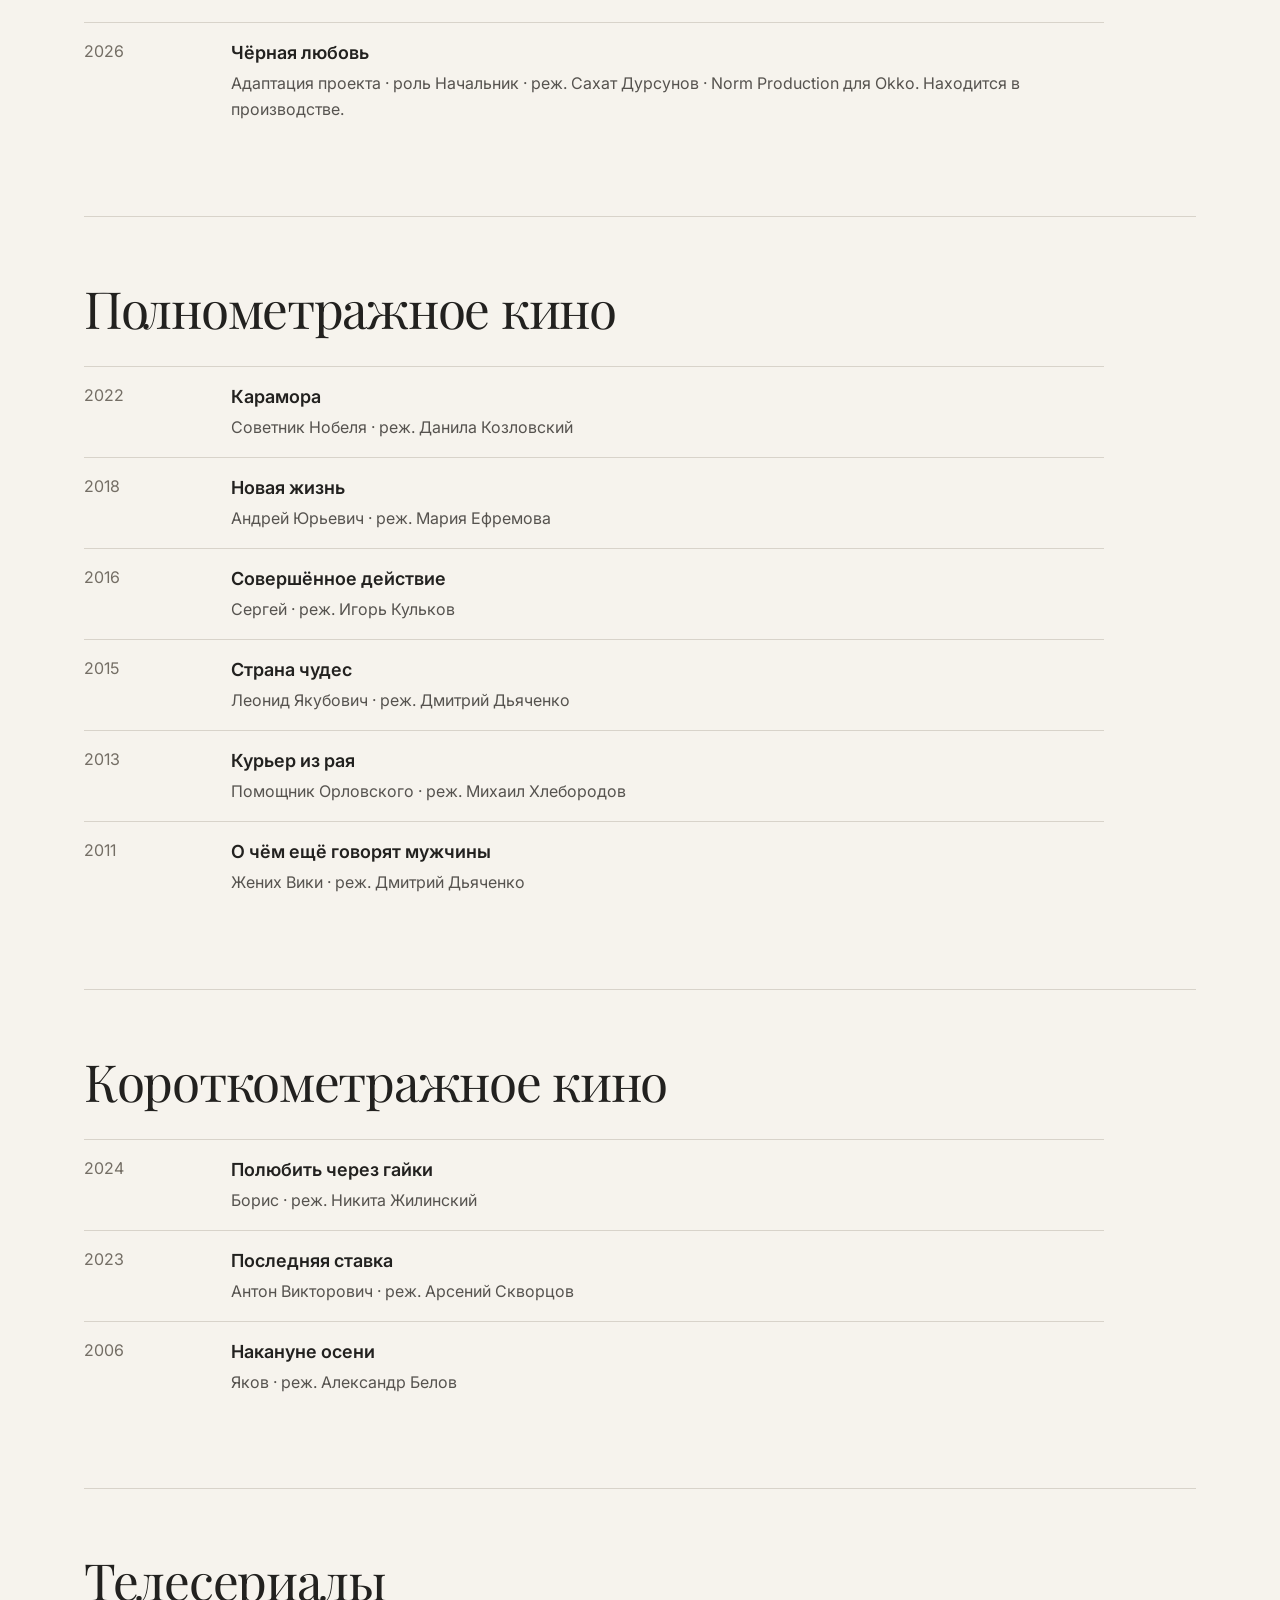
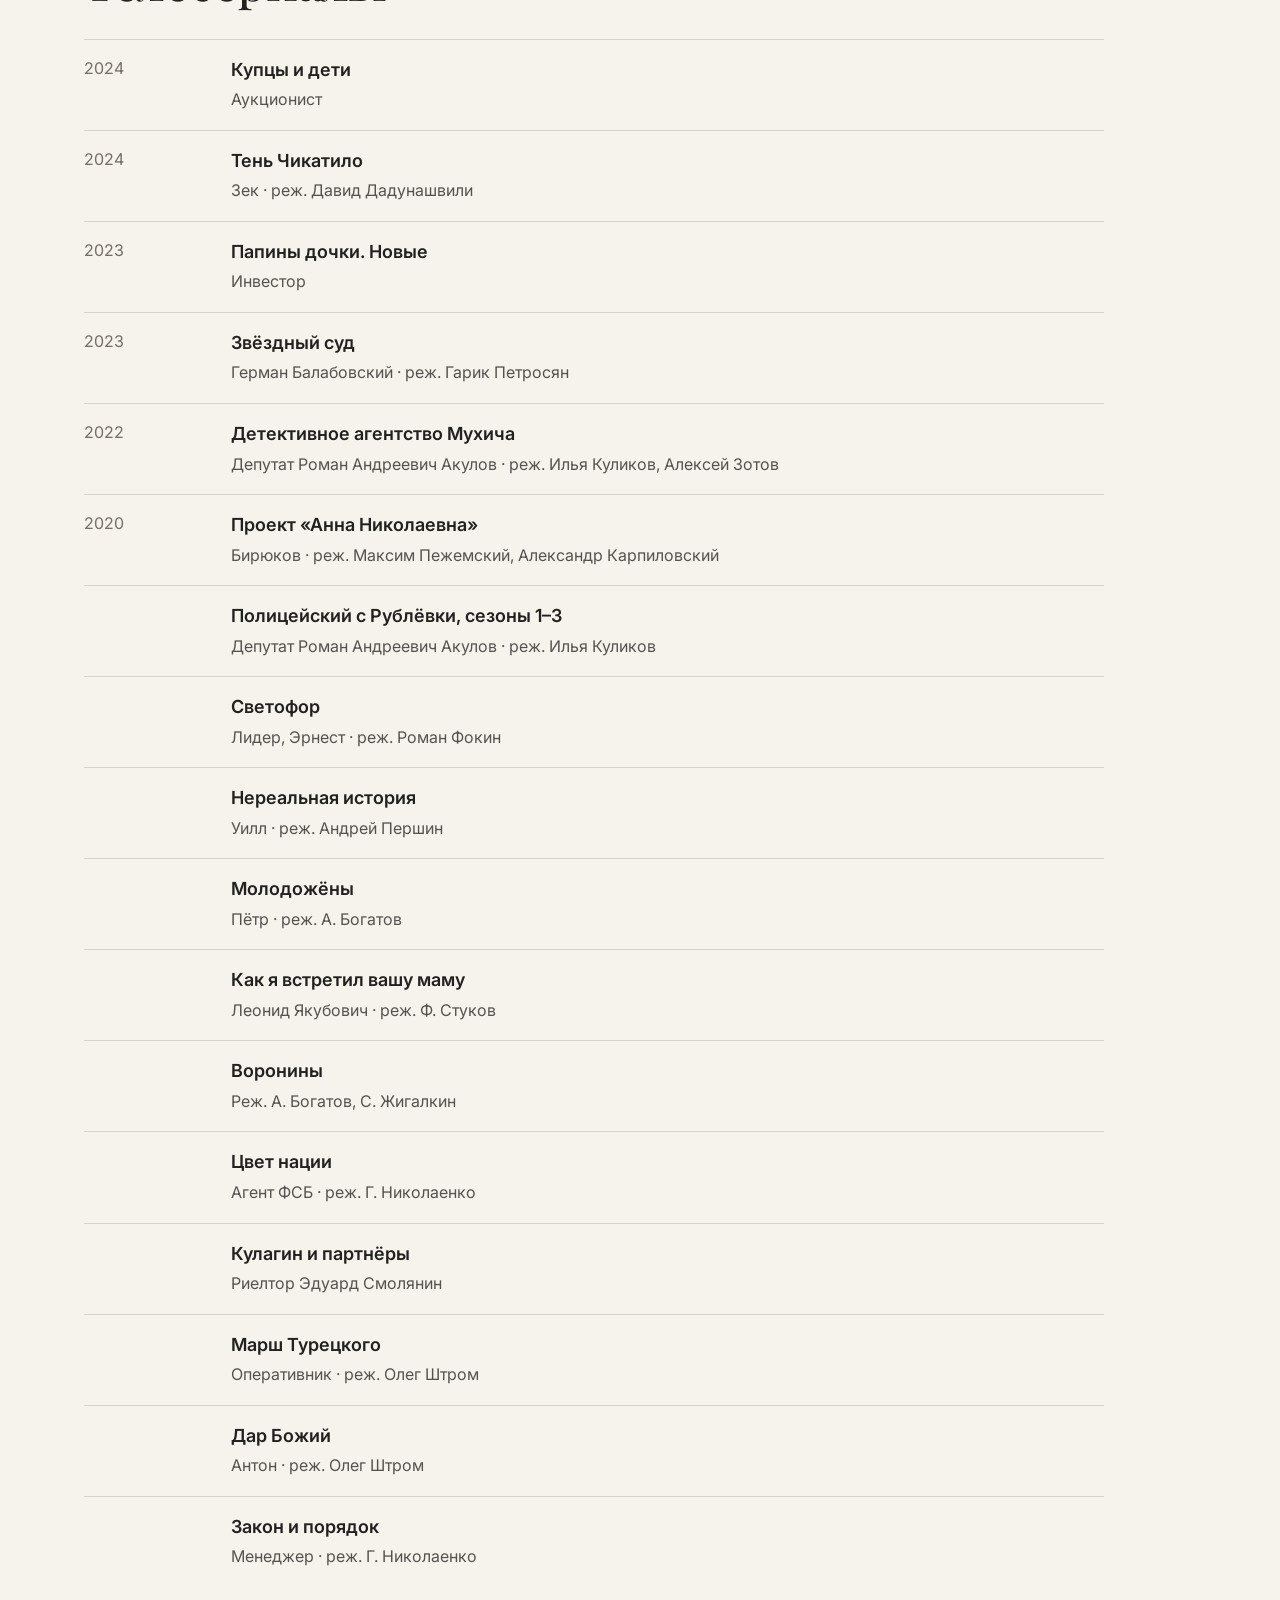
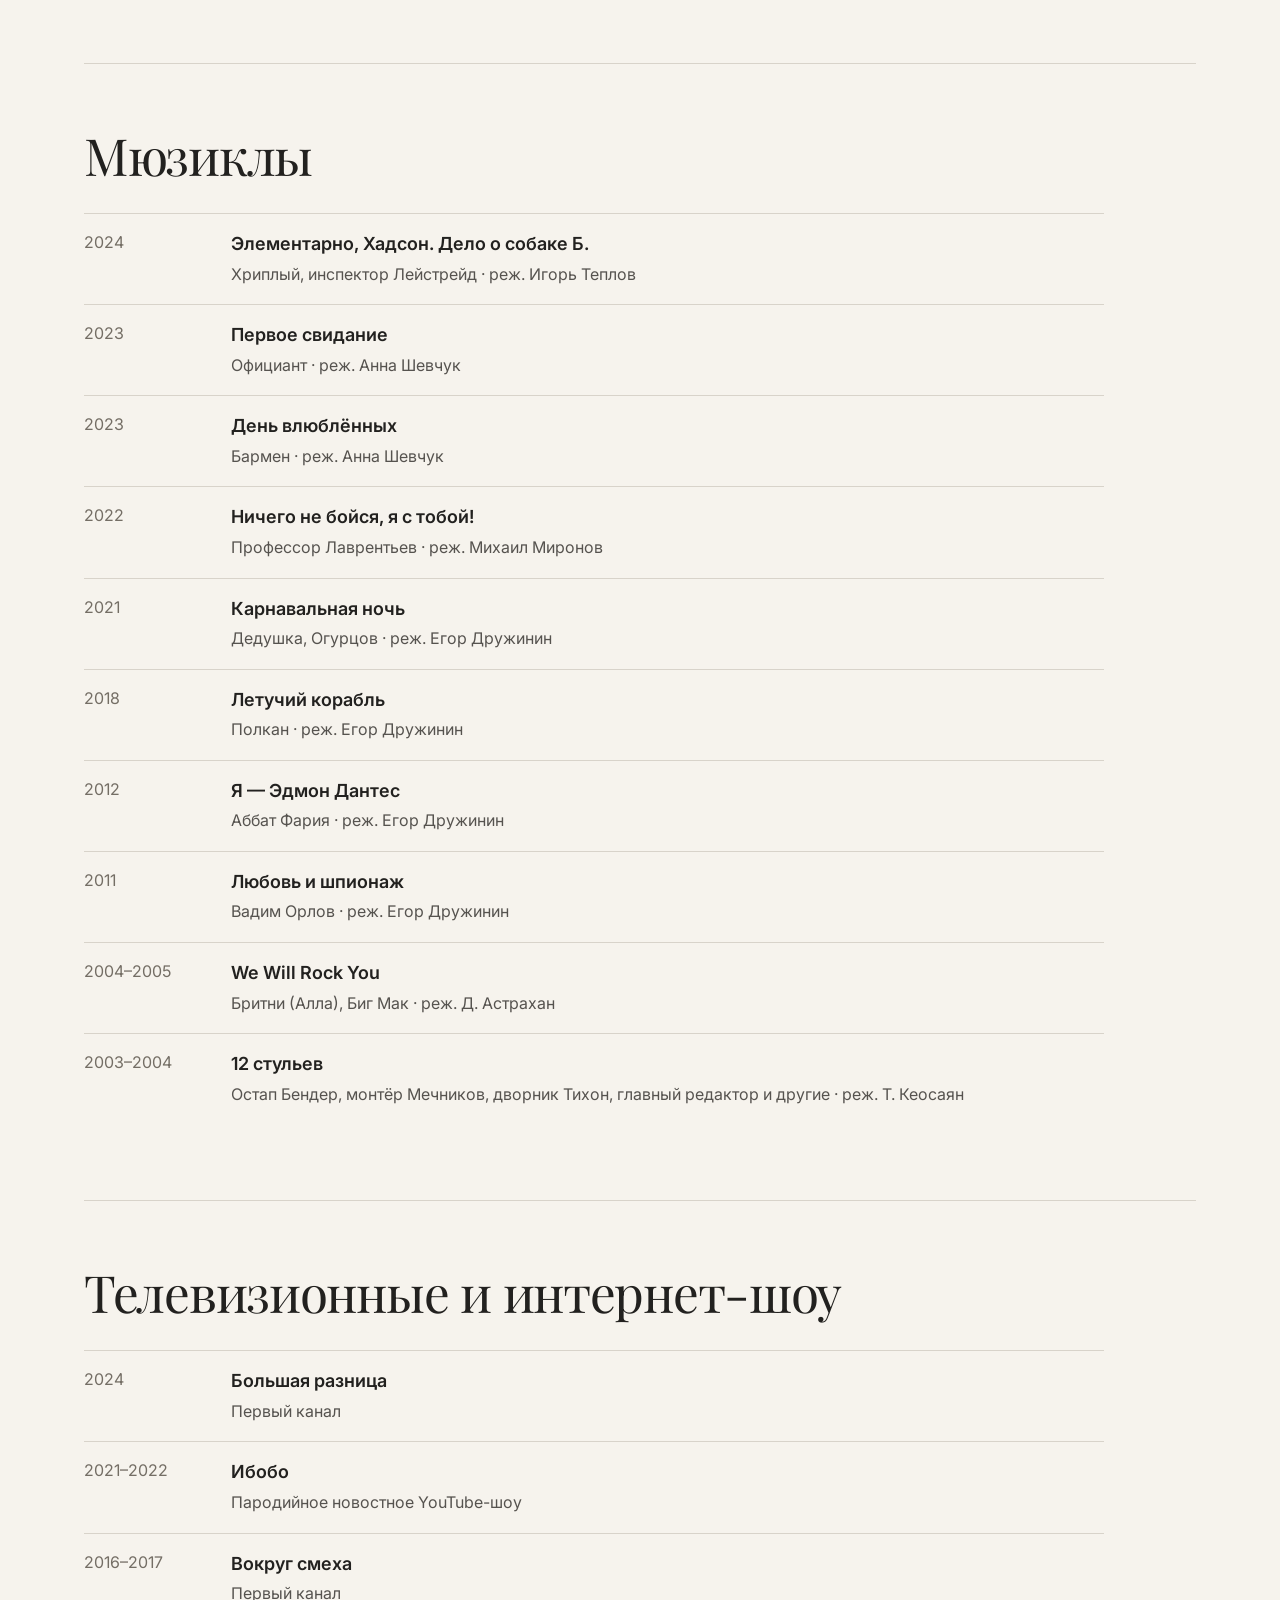
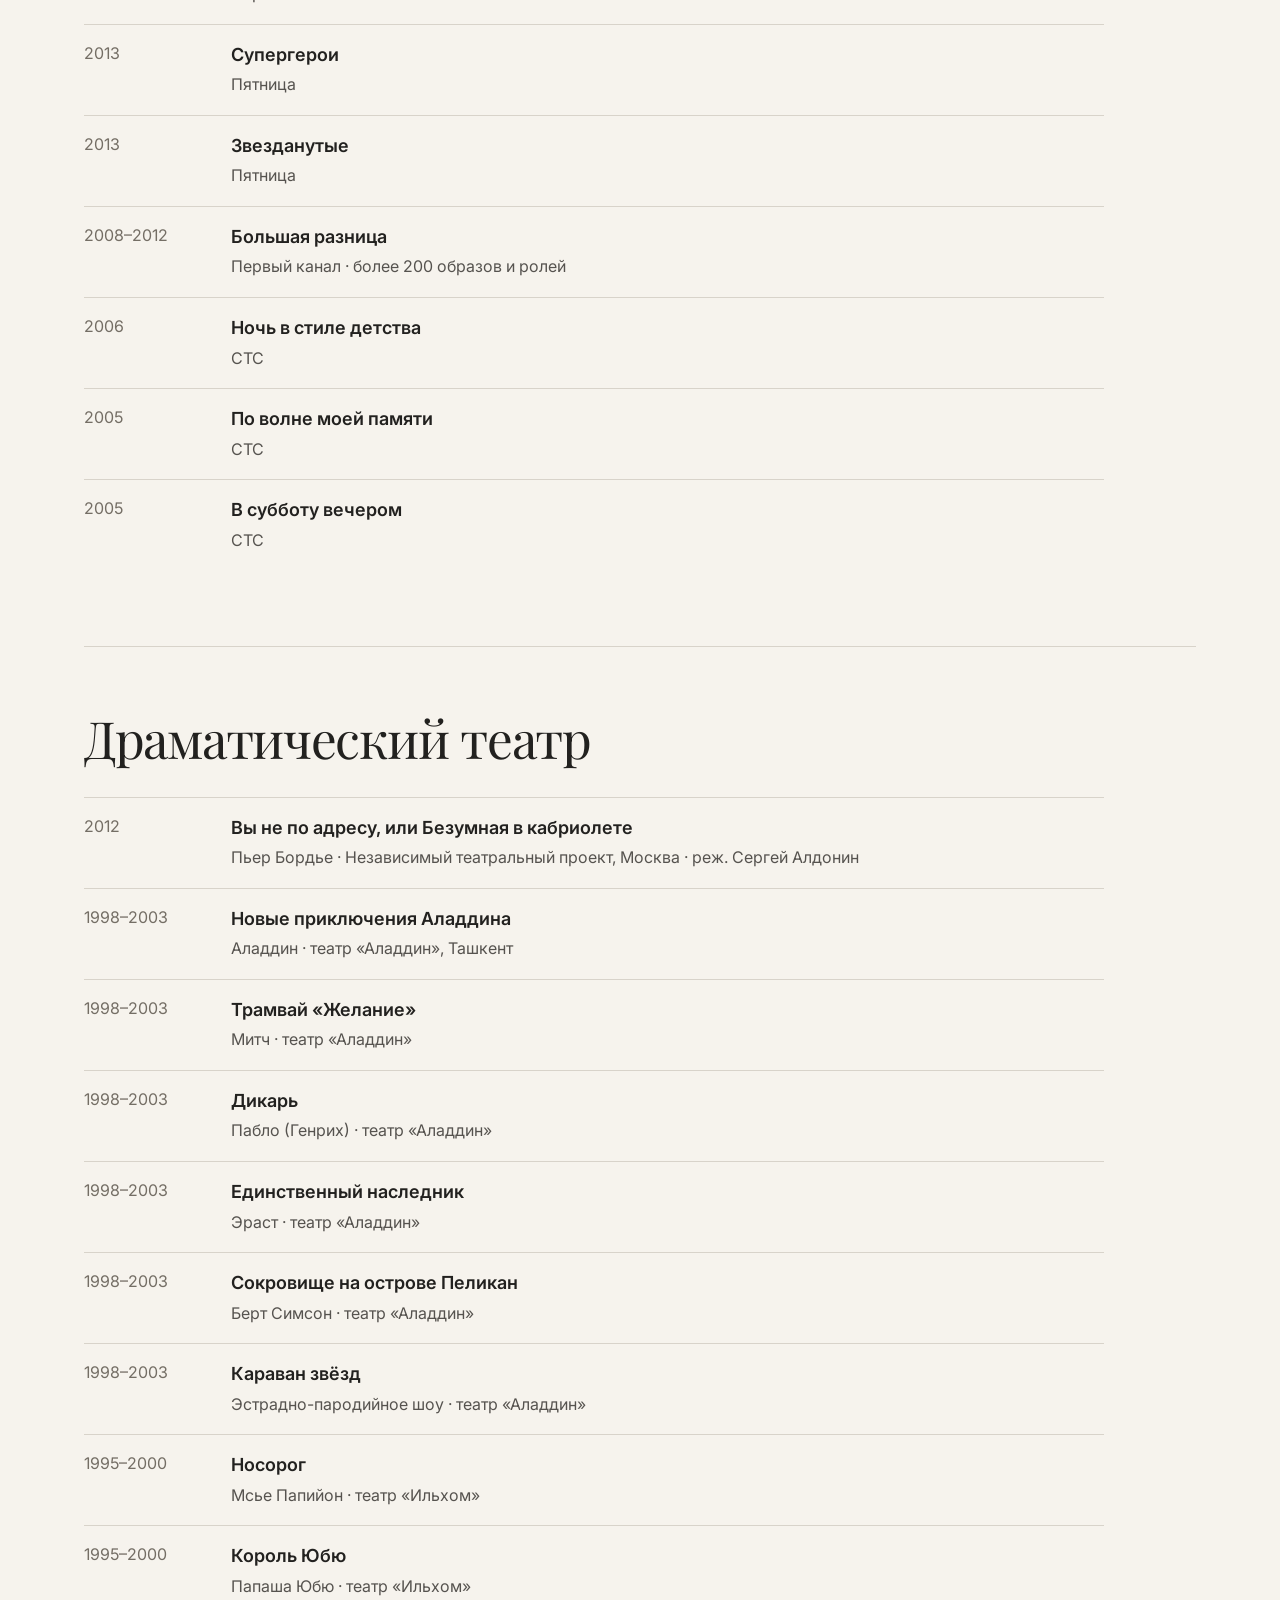
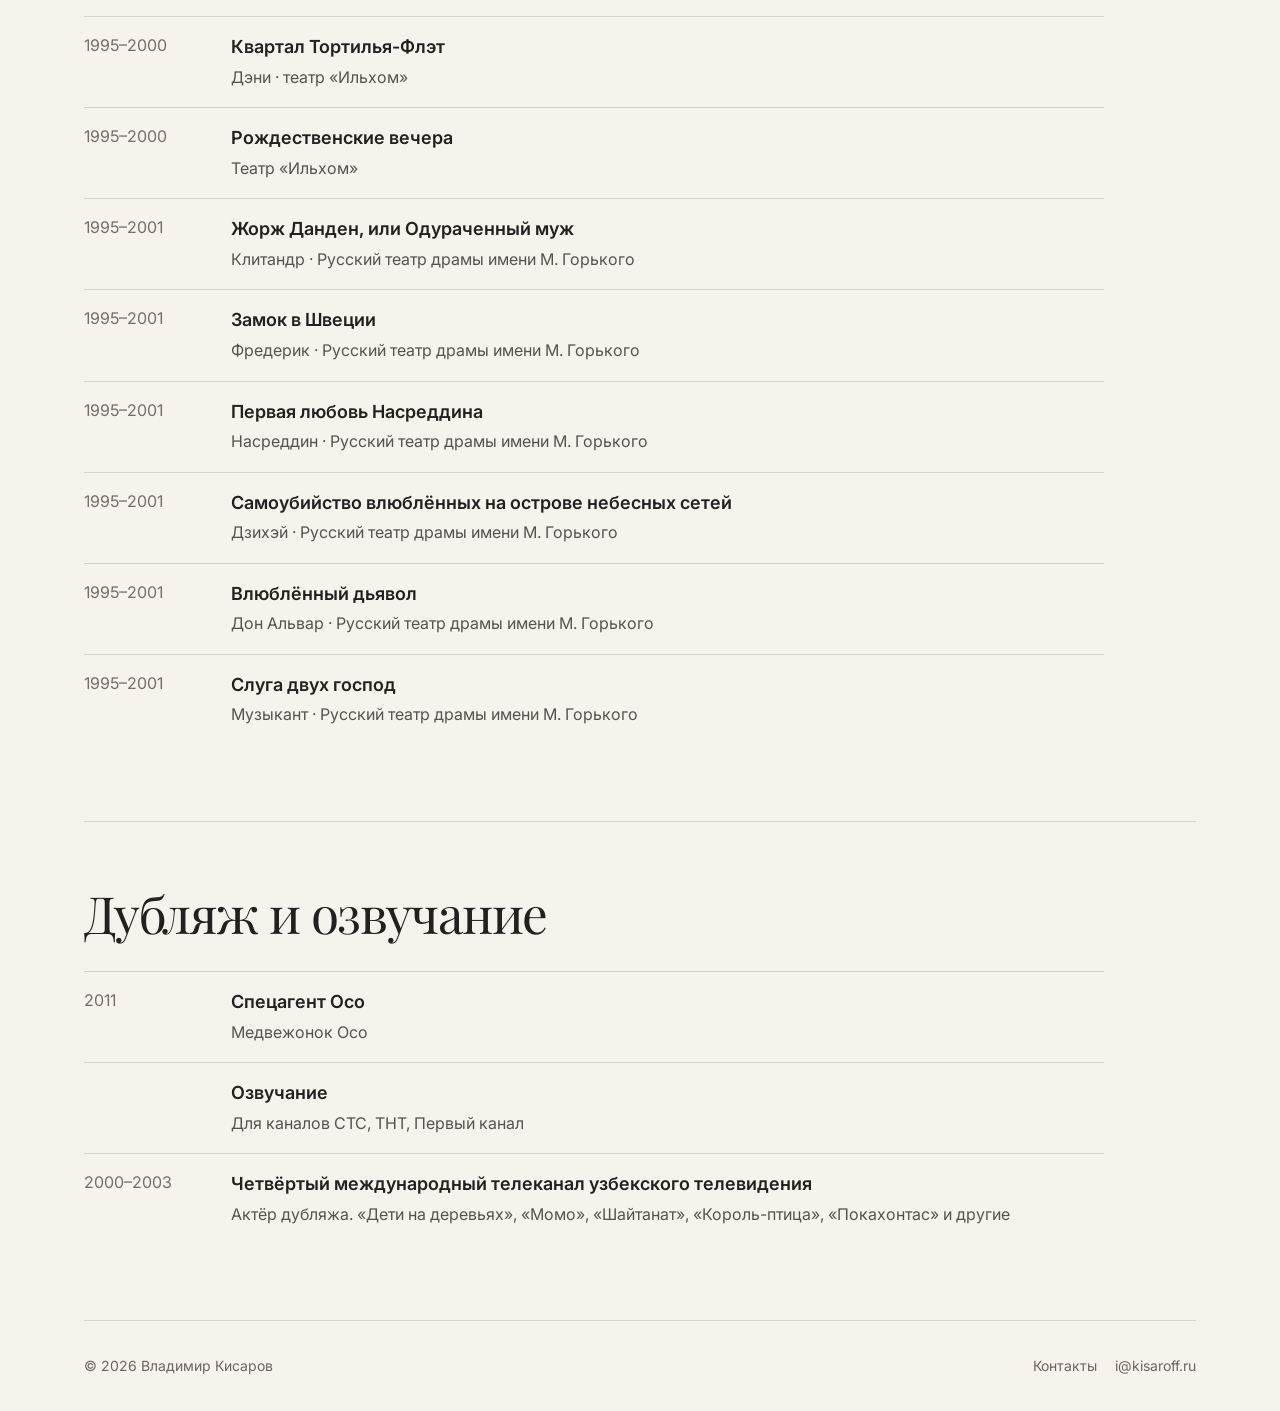
==== commit 56d765f0: "Align stage credit with November 2026 acting resume" ====
--- a/actor.html
+++ b/actor.html
@@ -1 +1 @@
-<!doctype html><html lang="ru"><head><meta charset="utf-8"><meta name="viewport" content="width=device-width,initial-scale=1"><meta name="theme-color" content="#f6f3ed"><meta name="description" content="Актёрское резюме Владимира Кисарова: кино, телесериалы, театр, мюзиклы, телевидение, дубляж и шоурил."><title>Актёр — Владимир Кисаров</title><link rel="stylesheet" href="styles.css"></head><body><div class="site-shell"><header class="site-header"><a class="wordmark" href="index.html">Владимир Кисаров</a><nav class="navigation" aria-label="Основное меню"><a href="index.html">Главная</a><a href="biography.html">Биография</a><a href="actor.html" aria-current="page">Актёр</a><a href="director.html">Режиссёр</a><a href="contacts.html">Контакты</a></nav></header><main id="content"><section class="page-heading actor-top"><div><div class="kicker">Кино · Театр · Телевидение</div><h1>Актёр</h1><p class="lead">Фильмография, мюзиклы, драматические спектакли и дубляж.</p><nav class="filmography-nav" aria-label="Разделы резюме"><a href="#credits-1">Полнометражное кино</a><a href="#credits-2">Короткометражное кино</a><a href="#credits-3">Телесериалы</a><a href="#credits-4">Мюзиклы</a><a href="#credits-5">Телевизионные и интернет-шоу</a><a href="#credits-6">Драматический театр</a><a href="#credits-7">Дубляж и озвучание</a><a href="#production">В производстве</a></nav></div><div class="portrait-grid"><div><img src="https://90f1661d-2ff4-4f29-b07c-0e47453ca691.selstorage.ru/site778767/6f8d5abe-eb7f-4a89-b956-8c31d4e5184a/6f8d5abe-eb7f-4a89-b956-8c31d4e5184a-15685845.jpeg" alt="Владимир Кисаров. Портрет" loading="eager"></div><div class="image-slot">Место для второго актёрского портрета</div></div></section><section class="section"><div class="section-heading"><h2>Видео / шоурил</h2></div><div class="video-empty">Шоурил появится здесь после загрузки оригинального видео</div></section><section class="section credit-section" id="production"><div class="kicker">2026 · В производстве</div><h2>Новая работа</h2><div class="credits"><div class="credit"><div class="year">2026</div><div><strong>Чёрная любовь</strong><p>Адаптация проекта · роль Начальник · реж. Сахат Дурсунов · Norm Production для Okko. Находится в производстве.</p></div></div></div></section><section class="section credit-section" id="credits-1"><h2>Полнометражное кино</h2><div class="credits"><div class="credit"><div class="year">2022</div><div><strong>Карамора</strong><p>Советник Нобеля · реж. Данила Козловский</p></div></div><div class="credit"><div class="year">2018</div><div><strong>Новая жизнь</strong><p>Андрей Юрьевич · реж. Мария Ефремова</p></div></div><div class="credit"><div class="year">2016</div><div><strong>Совершённое действие</strong><p>Сергей · реж. Игорь Кульков</p></div></div><div class="credit"><div class="year">2015</div><div><strong>Страна чудес</strong><p>Леонид Якубович · реж. Дмитрий Дьяченко</p></div></div><div class="credit"><div class="year">2013</div><div><strong>Курьер из рая</strong><p>Помощник Орловского · реж. Михаил Хлебородов</p></div></div><div class="credit"><div class="year">2011</div><div><strong>О чём ещё говорят мужчины</strong><p>Жених Вики · реж. Дмитрий Дьяченко</p></div></div></div></section><section class="section credit-section" id="credits-2"><h2>Короткометражное кино</h2><div class="credits"><div class="credit"><div class="year">2024</div><div><strong>Полюбить через гайки</strong><p>Борис · реж. Никита Жилинский</p></div></div><div class="credit"><div class="year">2023</div><div><strong>Последняя ставка</strong><p>Антон Викторович · реж. Арсений Скворцов</p></div></div><div class="credit"><div class="year">2006</div><div><strong>Накануне осени</strong><p>Яков · реж. Александр Белов</p></div></div></div></section><section class="section credit-section" id="credits-3"><h2>Телесериалы</h2><div class="credits"><div class="credit"><div class="year">2024</div><div><strong>Купцы и дети</strong><p>Аукционист</p></div></div><div class="credit"><div class="year">2024</div><div><strong>Тень Чикатило</strong><p>Зек · реж. Давид Дадунашвили</p></div></div><div class="credit"><div class="year">2023</div><div><strong>Папины дочки. Новые</strong><p>Инвестор</p></div></div><div class="credit"><div class="year">2023</div><div><strong>Звёздный суд</strong><p>Герман Балабовский · реж. Гарик Петросян</p></div></div><div class="credit"><div class="year">2022</div><div><strong>Детективное агентство Мухича</strong><p>Депутат Роман Андреевич Акулов · реж. Илья Куликов, Алексей Зотов</p></div></div><div class="credit"><div class="year">2020</div><div><strong>Проект «Анна Николаевна»</strong><p>Бирюков · реж. Максим Пежемский, Александр Карпиловский</p></div></div><div class="credit"><div class="year"></div><div><strong>Полицейский с Рублёвки, сезоны 1–3</strong><p>Депутат Роман Андреевич Акулов · реж. Илья Куликов</p></div></div><div class="credit"><div class="year"></div><div><strong>Светофор</strong><p>Лидер, Эрнест · реж. Роман Фокин</p></div></div><div class="credit"><div class="year"></div><div><strong>Нереальная история</strong><p>Уилл · реж. Андрей Першин</p></div></div><div class="credit"><div class="year"></div><div><strong>Молодожёны</strong><p>Пётр · реж. А. Богатов</p></div></div><div class="credit"><div class="year"></div><div><strong>Как я встретил вашу маму</strong><p>Леонид Якубович · реж. Ф. Стуков</p></div></div><div class="credit"><div class="year"></div><div><strong>Воронины</strong><p>Реж. А. Богатов, С. Жигалкин</p></div></div><div class="credit"><div class="year"></div><div><strong>Цвет нации</strong><p>Агент ФСБ · реж. Г. Николаенко</p></div></div><div class="credit"><div class="year"></div><div><strong>Кулагин и партнёры</strong><p>Риелтор Эдуард Смолянин</p></div></div><div class="credit"><div class="year"></div><div><strong>Марш Турецкого</strong><p>Оперативник · реж. Олег Штром</p></div></div><div class="credit"><div class="year"></div><div><strong>Дар Божий</strong><p>Антон · реж. Олег Штром</p></div></div><div class="credit"><div class="year"></div><div><strong>Закон и порядок</strong><p>Менеджер · реж. Г. Николаенко</p></div></div></div></section><section class="section credit-section" id="credits-4"><h2>Мюзиклы</h2><div class="credits"><div class="credit"><div class="year">2024</div><div><strong>Элементарно, Хадсон. Дело о собаке Б.</strong><p>Участник банды «Союз рыжих», Лестрейд · реж. Игорь Теплов</p></div></div><div class="credit"><div class="year">2023</div><div><strong>Первое свидание</strong><p>Официант · реж. Анна Шевчук</p></div></div><div class="credit"><div class="year">2023</div><div><strong>День влюблённых</strong><p>Бармен · реж. Анна Шевчук</p></div></div><div class="credit"><div class="year">2022</div><div><strong>Ничего не бойся, я с тобой!</strong><p>Профессор Лаврентьев · реж. Михаил Миронов</p></div></div><div class="credit"><div class="year">2021</div><div><strong>Карнавальная ночь</strong><p>Дедушка, Огурцов · реж. Егор Дружинин</p></div></div><div class="credit"><div class="year">2018</div><div><strong>Летучий корабль</strong><p>Полкан · реж. Егор Дружинин</p></div></div><div class="credit"><div class="year">2012</div><div><strong>Я — Эдмон Дантес</strong><p>Аббат Фария · реж. Егор Дружинин</p></div></div><div class="credit"><div class="year">2011</div><div><strong>Любовь и шпионаж</strong><p>Вадим Орлов · реж. Егор Дружинин</p></div></div><div class="credit"><div class="year">2004–2005</div><div><strong>We Will Rock You</strong><p>Бритни (Алла), Биг Мак · реж. Д. Астрахан</p></div></div><div class="credit"><div class="year">2003–2004</div><div><strong>12 стульев</strong><p>Остап Бендер, монтёр Мечников, дворник Тихон, главный редактор и другие · реж. Т. Кеосаян</p></div></div></div></section><section class="section credit-section" id="credits-5"><h2>Телевизионные и интернет-шоу</h2><div class="credits"><div class="credit"><div class="year">2024</div><div><strong>Большая разница</strong><p>Первый канал</p></div></div><div class="credit"><div class="year">2021–2022</div><div><strong>Ибобо</strong><p>Пародийное новостное YouTube-шоу</p></div></div><div class="credit"><div class="year">2016–2017</div><div><strong>Вокруг смеха</strong><p>Первый канал</p></div></div><div class="credit"><div class="year">2013</div><div><strong>Супергерои</strong><p>Пятница</p></div></div><div class="credit"><div class="year">2013</div><div><strong>Звезданутые</strong><p>Пятница</p></div></div><div class="credit"><div class="year">2008–2012</div><div><strong>Большая разница</strong><p>Первый канал · более 200 образов и ролей</p></div></div><div class="credit"><div class="year">2006</div><div><strong>Ночь в стиле детства</strong><p>СТС</p></div></div><div class="credit"><div class="year">2005</div><div><strong>По волне моей памяти</strong><p>СТС</p></div></div><div class="credit"><div class="year">2005</div><div><strong>В субботу вечером</strong><p>СТС</p></div></div></div></section><section class="section credit-section" id="credits-6"><h2>Драматический театр</h2><div class="credits"><div class="credit"><div class="year">2012</div><div><strong>Вы не по адресу, или Безумная в кабриолете</strong><p>Пьер Бордье · Независимый театральный проект, Москва · реж. Сергей Алдонин</p></div></div><div class="credit"><div class="year">1998–2003</div><div><strong>Новые приключения Аладдина</strong><p>Аладдин · театр «Аладдин», Ташкент</p></div></div><div class="credit"><div class="year">1998–2003</div><div><strong>Трамвай «Желание»</strong><p>Митч · театр «Аладдин»</p></div></div><div class="credit"><div class="year">1998–2003</div><div><strong>Дикарь</strong><p>Пабло (Генрих) · театр «Аладдин»</p></div></div><div class="credit"><div class="year">1998–2003</div><div><strong>Единственный наследник</strong><p>Эраст · театр «Аладдин»</p></div></div><div class="credit"><div class="year">1998–2003</div><div><strong>Сокровище на острове Пеликан</strong><p>Берт Симсон · театр «Аладдин»</p></div></div><div class="credit"><div class="year">1998–2003</div><div><strong>Караван звёзд</strong><p>Эстрадно-пародийное шоу · театр «Аладдин»</p></div></div><div class="credit"><div class="year">1995–2000</div><div><strong>Носорог</strong><p>Мсье Папийон · театр «Ильхом»</p></div></div><div class="credit"><div class="year">1995–2000</div><div><strong>Король Юбю</strong><p>Папаша Юбю · театр «Ильхом»</p></div></div><div class="credit"><div class="year">1995–2000</div><div><strong>Квартал Тортилья-Флэт</strong><p>Дэни · театр «Ильхом»</p></div></div><div class="credit"><div class="year">1995–2000</div><div><strong>Рождественские вечера</strong><p>Театр «Ильхом»</p></div></div><div class="credit"><div class="year">1995–2001</div><div><strong>Жорж Данден, или Одураченный муж</strong><p>Клитандр · Русский театр драмы имени М. Горького</p></div></div><div class="credit"><div class="year">1995–2001</div><div><strong>Замок в Швеции</strong><p>Фредерик · Русский театр драмы имени М. Горького</p></div></div><div class="credit"><div class="year">1995–2001</div><div><strong>Первая любовь Насреддина</strong><p>Насреддин · Русский театр драмы имени М. Горького</p></div></div><div class="credit"><div class="year">1995–2001</div><div><strong>Самоубийство влюблённых на острове небесных сетей</strong><p>Дзихэй · Русский театр драмы имени М. Горького</p></div></div><div class="credit"><div class="year">1995–2001</div><div><strong>Влюблённый дьявол</strong><p>Дон Альвар · Русский театр драмы имени М. Горького</p></div></div><div class="credit"><div class="year">1995–2001</div><div><strong>Слуга двух господ</strong><p>Музыкант · Русский театр драмы имени М. Горького</p></div></div></div></section><section class="section credit-section" id="credits-7"><h2>Дубляж и озвучание</h2><div class="credits"><div class="credit"><div class="year">2011</div><div><strong>Спецагент Осо</strong><p>Медвежонок Осо</p></div></div><div class="credit"><div class="year"></div><div><strong>Озвучание</strong><p>Для каналов СТС, ТНТ, Первый канал</p></div></div><div class="credit"><div class="year">2000–2003</div><div><strong>Четвёртый международный телеканал узбекского телевидения</strong><p>Актёр дубляжа. «Дети на деревьях», «Момо», «Шайтанат», «Король-птица», «Покахонтас» и другие</p></div></div></div></section></main><footer class="site-footer"><span>© 2026 Владимир Кисаров</span><nav aria-label="Ссылки внизу страницы"><a href="contacts.html">Контакты</a><a href="mailto:i@kisaroff.ru">i@kisaroff.ru</a></nav></footer></div></body></html>+<!doctype html><html lang="ru"><head><meta charset="utf-8"><meta name="viewport" content="width=device-width,initial-scale=1"><meta name="theme-color" content="#f6f3ed"><meta name="description" content="Актёрское резюме Владимира Кисарова: кино, телесериалы, театр, мюзиклы, телевидение, дубляж и шоурил."><title>Актёр — Владимир Кисаров</title><link rel="stylesheet" href="styles.css"></head><body><div class="site-shell"><header class="site-header"><a class="wordmark" href="index.html">Владимир Кисаров</a><nav class="navigation" aria-label="Основное меню"><a href="index.html">Главная</a><a href="biography.html">Биография</a><a href="actor.html" aria-current="page">Актёр</a><a href="director.html">Режиссёр</a><a href="contacts.html">Контакты</a></nav></header><main id="content"><section class="page-heading actor-top"><div><div class="kicker">Кино · Театр · Телевидение</div><h1>Актёр</h1><p class="lead">Фильмография, мюзиклы, драматические спектакли и дубляж.</p><nav class="filmography-nav" aria-label="Разделы резюме"><a href="#credits-1">Полнометражное кино</a><a href="#credits-2">Короткометражное кино</a><a href="#credits-3">Телесериалы</a><a href="#credits-4">Мюзиклы</a><a href="#credits-5">Телевизионные и интернет-шоу</a><a href="#credits-6">Драматический театр</a><a href="#credits-7">Дубляж и озвучание</a><a href="#production">В производстве</a></nav></div><div class="portrait-grid"><div><img src="https://90f1661d-2ff4-4f29-b07c-0e47453ca691.selstorage.ru/site778767/6f8d5abe-eb7f-4a89-b956-8c31d4e5184a/6f8d5abe-eb7f-4a89-b956-8c31d4e5184a-15685845.jpeg" alt="Владимир Кисаров. Портрет" loading="eager"></div><div class="image-slot">Место для второго актёрского портрета</div></div></section><section class="section"><div class="section-heading"><h2>Видео / шоурил</h2></div><div class="video-empty">Шоурил появится здесь после загрузки оригинального видео</div></section><section class="section credit-section" id="production"><div class="kicker">2026 · В производстве</div><h2>Новая работа</h2><div class="credits"><div class="credit"><div class="year">2026</div><div><strong>Чёрная любовь</strong><p>Адаптация проекта · роль Начальник · реж. Сахат Дурсунов · Norm Production для Okko. Находится в производстве.</p></div></div></div></section><section class="section credit-section" id="credits-1"><h2>Полнометражное кино</h2><div class="credits"><div class="credit"><div class="year">2022</div><div><strong>Карамора</strong><p>Советник Нобеля · реж. Данила Козловский</p></div></div><div class="credit"><div class="year">2018</div><div><strong>Новая жизнь</strong><p>Андрей Юрьевич · реж. Мария Ефремова</p></div></div><div class="credit"><div class="year">2016</div><div><strong>Совершённое действие</strong><p>Сергей · реж. Игорь Кульков</p></div></div><div class="credit"><div class="year">2015</div><div><strong>Страна чудес</strong><p>Леонид Якубович · реж. Дмитрий Дьяченко</p></div></div><div class="credit"><div class="year">2013</div><div><strong>Курьер из рая</strong><p>Помощник Орловского · реж. Михаил Хлебородов</p></div></div><div class="credit"><div class="year">2011</div><div><strong>О чём ещё говорят мужчины</strong><p>Жених Вики · реж. Дмитрий Дьяченко</p></div></div></div></section><section class="section credit-section" id="credits-2"><h2>Короткометражное кино</h2><div class="credits"><div class="credit"><div class="year">2024</div><div><strong>Полюбить через гайки</strong><p>Борис · реж. Никита Жилинский</p></div></div><div class="credit"><div class="year">2023</div><div><strong>Последняя ставка</strong><p>Антон Викторович · реж. Арсений Скворцов</p></div></div><div class="credit"><div class="year">2006</div><div><strong>Накануне осени</strong><p>Яков · реж. Александр Белов</p></div></div></div></section><section class="section credit-section" id="credits-3"><h2>Телесериалы</h2><div class="credits"><div class="credit"><div class="year">2024</div><div><strong>Купцы и дети</strong><p>Аукционист</p></div></div><div class="credit"><div class="year">2024</div><div><strong>Тень Чикатило</strong><p>Зек · реж. Давид Дадунашвили</p></div></div><div class="credit"><div class="year">2023</div><div><strong>Папины дочки. Новые</strong><p>Инвестор</p></div></div><div class="credit"><div class="year">2023</div><div><strong>Звёздный суд</strong><p>Герман Балабовский · реж. Гарик Петросян</p></div></div><div class="credit"><div class="year">2022</div><div><strong>Детективное агентство Мухича</strong><p>Депутат Роман Андреевич Акулов · реж. Илья Куликов, Алексей Зотов</p></div></div><div class="credit"><div class="year">2020</div><div><strong>Проект «Анна Николаевна»</strong><p>Бирюков · реж. Максим Пежемский, Александр Карпиловский</p></div></div><div class="credit"><div class="year"></div><div><strong>Полицейский с Рублёвки, сезоны 1–3</strong><p>Депутат Роман Андреевич Акулов · реж. Илья Куликов</p></div></div><div class="credit"><div class="year"></div><div><strong>Светофор</strong><p>Лидер, Эрнест · реж. Роман Фокин</p></div></div><div class="credit"><div class="year"></div><div><strong>Нереальная история</strong><p>Уилл · реж. Андрей Першин</p></div></div><div class="credit"><div class="year"></div><div><strong>Молодожёны</strong><p>Пётр · реж. А. Богатов</p></div></div><div class="credit"><div class="year"></div><div><strong>Как я встретил вашу маму</strong><p>Леонид Якубович · реж. Ф. Стуков</p></div></div><div class="credit"><div class="year"></div><div><strong>Воронины</strong><p>Реж. А. Богатов, С. Жигалкин</p></div></div><div class="credit"><div class="year"></div><div><strong>Цвет нации</strong><p>Агент ФСБ · реж. Г. Николаенко</p></div></div><div class="credit"><div class="year"></div><div><strong>Кулагин и партнёры</strong><p>Риелтор Эдуард Смолянин</p></div></div><div class="credit"><div class="year"></div><div><strong>Марш Турецкого</strong><p>Оперативник · реж. Олег Штром</p></div></div><div class="credit"><div class="year"></div><div><strong>Дар Божий</strong><p>Антон · реж. Олег Штром</p></div></div><div class="credit"><div class="year"></div><div><strong>Закон и порядок</strong><p>Менеджер · реж. Г. Николаенко</p></div></div></div></section><section class="section credit-section" id="credits-4"><h2>Мюзиклы</h2><div class="credits"><div class="credit"><div class="year">2024</div><div><strong>Элементарно, Хадсон. Дело о собаке Б.</strong><p>Хриплый, инспектор Лейстрейд · реж. Игорь Теплов</p></div></div><div class="credit"><div class="year">2023</div><div><strong>Первое свидание</strong><p>Официант · реж. Анна Шевчук</p></div></div><div class="credit"><div class="year">2023</div><div><strong>День влюблённых</strong><p>Бармен · реж. Анна Шевчук</p></div></div><div class="credit"><div class="year">2022</div><div><strong>Ничего не бойся, я с тобой!</strong><p>Профессор Лаврентьев · реж. Михаил Миронов</p></div></div><div class="credit"><div class="year">2021</div><div><strong>Карнавальная ночь</strong><p>Дедушка, Огурцов · реж. Егор Дружинин</p></div></div><div class="credit"><div class="year">2018</div><div><strong>Летучий корабль</strong><p>Полкан · реж. Егор Дружинин</p></div></div><div class="credit"><div class="year">2012</div><div><strong>Я — Эдмон Дантес</strong><p>Аббат Фария · реж. Егор Дружинин</p></div></div><div class="credit"><div class="year">2011</div><div><strong>Любовь и шпионаж</strong><p>Вадим Орлов · реж. Егор Дружинин</p></div></div><div class="credit"><div class="year">2004–2005</div><div><strong>We Will Rock You</strong><p>Бритни (Алла), Биг Мак · реж. Д. Астрахан</p></div></div><div class="credit"><div class="year">2003–2004</div><div><strong>12 стульев</strong><p>Остап Бендер, монтёр Мечников, дворник Тихон, главный редактор и другие · реж. Т. Кеосаян</p></div></div></div></section><section class="section credit-section" id="credits-5"><h2>Телевизионные и интернет-шоу</h2><div class="credits"><div class="credit"><div class="year">2024</div><div><strong>Большая разница</strong><p>Первый канал</p></div></div><div class="credit"><div class="year">2021–2022</div><div><strong>Ибобо</strong><p>Пародийное новостное YouTube-шоу</p></div></div><div class="credit"><div class="year">2016–2017</div><div><strong>Вокруг смеха</strong><p>Первый канал</p></div></div><div class="credit"><div class="year">2013</div><div><strong>Супергерои</strong><p>Пятница</p></div></div><div class="credit"><div class="year">2013</div><div><strong>Звезданутые</strong><p>Пятница</p></div></div><div class="credit"><div class="year">2008–2012</div><div><strong>Большая разница</strong><p>Первый канал · более 200 образов и ролей</p></div></div><div class="credit"><div class="year">2006</div><div><strong>Ночь в стиле детства</strong><p>СТС</p></div></div><div class="credit"><div class="year">2005</div><div><strong>По волне моей памяти</strong><p>СТС</p></div></div><div class="credit"><div class="year">2005</div><div><strong>В субботу вечером</strong><p>СТС</p></div></div></div></section><section class="section credit-section" id="credits-6"><h2>Драматический театр</h2><div class="credits"><div class="credit"><div class="year">2012</div><div><strong>Вы не по адресу, или Безумная в кабриолете</strong><p>Пьер Бордье · Независимый театральный проект, Москва · реж. Сергей Алдонин</p></div></div><div class="credit"><div class="year">1998–2003</div><div><strong>Новые приключения Аладдина</strong><p>Аладдин · театр «Аладдин», Ташкент</p></div></div><div class="credit"><div class="year">1998–2003</div><div><strong>Трамвай «Желание»</strong><p>Митч · театр «Аладдин»</p></div></div><div class="credit"><div class="year">1998–2003</div><div><strong>Дикарь</strong><p>Пабло (Генрих) · театр «Аладдин»</p></div></div><div class="credit"><div class="year">1998–2003</div><div><strong>Единственный наследник</strong><p>Эраст · театр «Аладдин»</p></div></div><div class="credit"><div class="year">1998–2003</div><div><strong>Сокровище на острове Пеликан</strong><p>Берт Симсон · театр «Аладдин»</p></div></div><div class="credit"><div class="year">1998–2003</div><div><strong>Караван звёзд</strong><p>Эстрадно-пародийное шоу · театр «Аладдин»</p></div></div><div class="credit"><div class="year">1995–2000</div><div><strong>Носорог</strong><p>Мсье Папийон · театр «Ильхом»</p></div></div><div class="credit"><div class="year">1995–2000</div><div><strong>Король Юбю</strong><p>Папаша Юбю · театр «Ильхом»</p></div></div><div class="credit"><div class="year">1995–2000</div><div><strong>Квартал Тортилья-Флэт</strong><p>Дэни · театр «Ильхом»</p></div></div><div class="credit"><div class="year">1995–2000</div><div><strong>Рождественские вечера</strong><p>Театр «Ильхом»</p></div></div><div class="credit"><div class="year">1995–2001</div><div><strong>Жорж Данден, или Одураченный муж</strong><p>Клитандр · Русский театр драмы имени М. Горького</p></div></div><div class="credit"><div class="year">1995–2001</div><div><strong>Замок в Швеции</strong><p>Фредерик · Русский театр драмы имени М. Горького</p></div></div><div class="credit"><div class="year">1995–2001</div><div><strong>Первая любовь Насреддина</strong><p>Насреддин · Русский театр драмы имени М. Горького</p></div></div><div class="credit"><div class="year">1995–2001</div><div><strong>Самоубийство влюблённых на острове небесных сетей</strong><p>Дзихэй · Русский театр драмы имени М. Горького</p></div></div><div class="credit"><div class="year">1995–2001</div><div><strong>Влюблённый дьявол</strong><p>Дон Альвар · Русский театр драмы имени М. Горького</p></div></div><div class="credit"><div class="year">1995–2001</div><div><strong>Слуга двух господ</strong><p>Музыкант · Русский театр драмы имени М. Горького</p></div></div></div></section><section class="section credit-section" id="credits-7"><h2>Дубляж и озвучание</h2><div class="credits"><div class="credit"><div class="year">2011</div><div><strong>Спецагент Осо</strong><p>Медвежонок Осо</p></div></div><div class="credit"><div class="year"></div><div><strong>Озвучание</strong><p>Для каналов СТС, ТНТ, Первый канал</p></div></div><div class="credit"><div class="year">2000–2003</div><div><strong>Четвёртый международный телеканал узбекского телевидения</strong><p>Актёр дубляжа. «Дети на деревьях», «Момо», «Шайтанат», «Король-птица», «Покахонтас» и другие</p></div></div></div></section></main><footer class="site-footer"><span>© 2026 Владимир Кисаров</span><nav aria-label="Ссылки внизу страницы"><a href="contacts.html">Контакты</a><a href="mailto:i@kisaroff.ru">i@kisaroff.ru</a></nav></footer></div></body></html>
